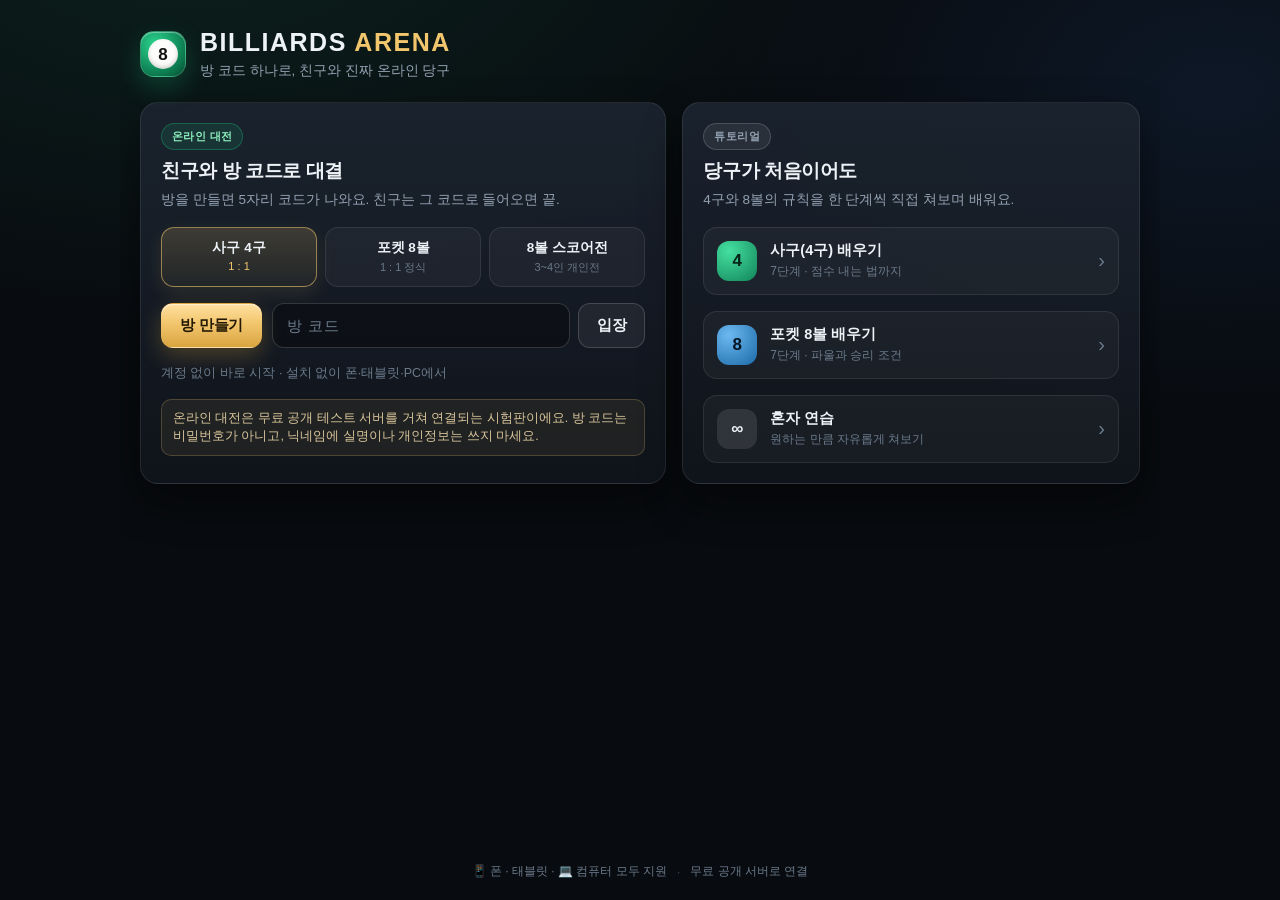
==== billiards-arena-standalone.html @ 46d62e2c "재접속 지원: 진행 중 방의 빈 자리 재점유 + 로그 정리 (v4)" ====
<!DOCTYPE html>
<html lang="ko">
<head>
<meta charset="utf-8">
<meta name="viewport" content="width=device-width, initial-scale=1, maximum-scale=1, viewport-fit=cover">
<meta name="theme-color" content="#0b0e12">
<title>BILLIARDS ARENA — 온라인 당구</title>
<meta name="description" content="방 코드로 친구와 함께 즐기는 온라인 당구. 사구(4구), 포켓 8볼, 3~4인 개인전과 입문 튜토리얼.">
<style>
/* BILLIARDS ARENA — UI stylesheet */
:root {
  --bg: #080b0f;
  --bg-2: #0d1218;
  --panel: #121821;
  --panel-2: #18202b;
  --line: rgba(255, 255, 255, 0.085);
  --line-strong: rgba(255, 255, 255, 0.16);
  --text: #edf2f7;
  --muted: #93a1b1;
  --muted-2: #6b7a8b;
  --gold: #f2c66d;
  --gold-2: #d9a441;
  --green: #1a9e6c;
  --blue: #2f93da;
  --red: #e2564f;
  --shadow: 0 18px 40px rgba(0, 0, 0, 0.45);
  --radius: 18px;
}

* { box-sizing: border-box; -webkit-tap-highlight-color: transparent; }

html, body {
  margin: 0;
  padding: 0;
  height: 100%;
  background: var(--bg);
  color: var(--text);
  font-family: -apple-system, BlinkMacSystemFont, "Apple SD Gothic Neo", "Pretendard",
    "Pretendard Variable", "Segoe UI", Roboto, "Helvetica Neue", "Malgun Gothic", sans-serif;
  -webkit-font-smoothing: antialiased;
  overscroll-behavior: none;
}

body {
  background:
    radial-gradient(1200px 700px at 15% -10%, rgba(28, 120, 88, 0.20), transparent 60%),
    radial-gradient(900px 600px at 95% 10%, rgba(40, 90, 160, 0.16), transparent 55%),
    var(--bg);
}

#app { position: relative; width: 100%; height: 100%; overflow: hidden; }

.screen {
  position: absolute;
  inset: 0;
  display: none;
  flex-direction: column;
  padding: env(safe-area-inset-top) env(safe-area-inset-right) env(safe-area-inset-bottom) env(safe-area-inset-left);
}
.screen.active { display: flex; }

button { font-family: inherit; cursor: pointer; border: 0; background: none; color: inherit; }
input { font-family: inherit; }

/* ---------------------------------------------------------------- buttons */
.btn {
  border-radius: 12px;
  padding: 12px 18px;
  font-size: 15px;
  font-weight: 650;
  letter-spacing: -0.2px;
  transition: transform 0.12s ease, box-shadow 0.2s ease, background 0.2s ease, opacity 0.2s;
  border: 1px solid transparent;
  white-space: nowrap;
}
.btn:active { transform: scale(0.97); }
.btn.primary {
  background: linear-gradient(180deg, #ffe0a1 0%, var(--gold) 45%, var(--gold-2) 100%);
  color: #241a05;
  box-shadow: 0 8px 22px rgba(217, 164, 65, 0.28), inset 0 1px 0 rgba(255, 255, 255, 0.5);
}
.btn.primary:hover { filter: brightness(1.04); }
.btn.ghost {
  background: rgba(255, 255, 255, 0.06);
  border-color: var(--line-strong);
  color: var(--text);
}
.btn.ghost:hover { background: rgba(255, 255, 255, 0.1); }
.btn.small { padding: 9px 13px; font-size: 13px; border-radius: 10px; }
.btn.wide { width: 100%; }
.btn:disabled { opacity: 0.45; cursor: not-allowed; transform: none; }
.btn.danger { background: rgba(226, 86, 79, 0.16); border-color: rgba(226, 86, 79, 0.4); color: #ffb1ad; }

.icon-btn {
  width: 38px; height: 38px;
  display: grid; place-items: center;
  border-radius: 12px;
  background: rgba(255, 255, 255, 0.06);
  border: 1px solid var(--line);
  font-size: 16px;
  color: var(--muted);
}
.icon-btn:hover { color: var(--text); background: rgba(255, 255, 255, 0.1); }

/* ------------------------------------------------------------------ home */
.home-inner {
  width: 100%;
  max-width: 1040px;
  margin: 0 auto;
  padding: 28px 20px 20px;
  height: 100%;
  overflow-y: auto;
  display: flex;
  flex-direction: column;
  gap: 22px;
}

.brand { display: flex; align-items: center; gap: 14px; }
.brand-mark {
  width: 46px; height: 46px; border-radius: 14px;
  background: radial-gradient(circle at 32% 28%, #2bd48f, #0c7a4e 70%, #064c31);
  display: grid; place-items: center;
  box-shadow: 0 10px 24px rgba(20, 170, 110, 0.28), inset 0 1px 0 rgba(255, 255, 255, 0.35);
  position: relative;
  border: 1px solid rgba(255, 255, 255, 0.16);
}
.brand-mark::after {
  content: ""; position: absolute; inset: 7px;
  border-radius: 50%; background: #fdfdfb;
  box-shadow: inset 0 -2px 4px rgba(0, 0, 0, 0.18);
}
.brand-mark span {
  position: relative; z-index: 1; color: #111; font-weight: 800;
  font-size: 17px; transform: translateY(0.5px);
}
.brand-mark.big { width: 64px; height: 64px; border-radius: 20px; }
.brand-mark.big span { font-size: 24px; }
.brand-mark.big::after { inset: 10px; }

h1 { font-size: 25px; margin: 0; letter-spacing: 1.5px; font-weight: 800; }
h1 em { font-style: normal; color: var(--gold); font-weight: 800; }
.tagline { margin: 5px 0 0; color: var(--muted); font-size: 13.5px; }

.home-grid { display: grid; grid-template-columns: 1.15fr 1fr; gap: 16px; }

.card {
  background: linear-gradient(180deg, rgba(28, 36, 48, 0.92), rgba(16, 21, 28, 0.94));
  border: 1px solid var(--line);
  border-radius: var(--radius);
  padding: 20px;
  box-shadow: var(--shadow);
  display: flex;
  flex-direction: column;
  gap: 16px;
}
.card-head h2 { font-size: 19px; margin: 8px 0 6px; letter-spacing: -0.4px; }
.card-head p { margin: 0; color: var(--muted); font-size: 13.5px; line-height: 1.55; }

.pill {
  display: inline-block;
  font-size: 11px; font-weight: 700; letter-spacing: 0.4px;
  padding: 5px 10px; border-radius: 999px;
  background: rgba(255, 255, 255, 0.07);
  border: 1px solid var(--line-strong);
  color: var(--muted);
  text-transform: uppercase;
}
.pill.live { color: #8ef0bf; background: rgba(26, 158, 108, 0.16); border-color: rgba(26, 158, 108, 0.45); }

.mode-picker { display: grid; grid-template-columns: repeat(3, 1fr); gap: 8px; }
.mode-btn {
  border-radius: 13px;
  padding: 11px 8px;
  background: rgba(255, 255, 255, 0.04);
  border: 1px solid var(--line);
  display: flex; flex-direction: column; gap: 3px; align-items: center;
  transition: all 0.16s ease;
}
.mode-btn strong { font-size: 13.5px; font-weight: 700; }
.mode-btn span { font-size: 11px; color: var(--muted-2); }
.mode-btn.active {
  background: linear-gradient(180deg, rgba(242, 198, 109, 0.18), rgba(242, 198, 109, 0.06));
  border-color: rgba(242, 198, 109, 0.55);
  box-shadow: 0 6px 18px rgba(242, 198, 109, 0.12);
}
.mode-btn.active span { color: var(--gold); }

.row { display: flex; gap: 10px; align-items: stretch; flex-wrap: wrap; }
.join-box { display: flex; gap: 8px; flex: 1; min-width: 190px; }
.code-input {
  flex: 1; min-width: 0;
  background: rgba(0, 0, 0, 0.35);
  border: 1px solid var(--line-strong);
  border-radius: 12px;
  padding: 12px 14px;
  color: var(--text);
  font-size: 15px;
  letter-spacing: 3px;
  text-transform: uppercase;
  outline: none;
}
.code-input:focus { border-color: rgba(242, 198, 109, 0.6); box-shadow: 0 0 0 3px rgba(242, 198, 109, 0.12); }
.code-input::placeholder { letter-spacing: 1px; color: var(--muted-2); text-transform: none; }

.hint { margin: 0; font-size: 12.5px; color: var(--muted-2) !important; line-height: 1.5; }
.hint.error { color: #ff9a94 !important; }
.warn-note {
  padding: 9px 11px;
  border-radius: 10px;
  background: rgba(242, 198, 109, 0.07);
  border: 1px solid rgba(242, 198, 109, 0.22);
  color: #d8c49a !important;
}
.name-input { text-transform: none; letter-spacing: 1px; font-size: 16px; text-align: center; }
.rules-card { max-width: 420px; text-align: left; max-height: 78vh; }
.rules-card h2 { text-align: center; margin-bottom: 6px; }
.rules-body { font-size: 13px; color: var(--muted); line-height: 1.7; overflow-y: auto; }
.rules-body h3 { font-size: 13.5px; color: var(--text); margin: 14px 0 4px; }
.rules-body ul { margin: 4px 0 0; padding-left: 18px; }
.rules-body li { margin-bottom: 3px; }
.rules-body .note { color: #d8c49a; font-size: 12.5px; }

.lesson-row {
  display: flex; align-items: center; gap: 13px;
  padding: 13px;
  border-radius: 14px;
  background: rgba(255, 255, 255, 0.035);
  border: 1px solid var(--line);
  text-align: left;
  transition: background 0.16s, border-color 0.16s, transform 0.1s;
}
.lesson-row:hover { background: rgba(255, 255, 255, 0.07); border-color: var(--line-strong); }
.lesson-row:active { transform: scale(0.99); }
.lesson-icon {
  width: 40px; height: 40px; border-radius: 12px; display: grid; place-items: center;
  font-weight: 800; font-size: 17px; color: #06231a;
}
.lesson-icon.green { background: radial-gradient(circle at 30% 25%, #45e0a0, #12855a); color: #04241a; }
.lesson-icon.blue { background: radial-gradient(circle at 30% 25%, #6db8f0, #1b6ba8); color: #041523; }
.lesson-icon.dark { background: rgba(255, 255, 255, 0.1); color: var(--text); }
.lesson-text { display: flex; flex-direction: column; gap: 3px; flex: 1; }
.lesson-text strong { font-size: 14.5px; font-weight: 700; }
.lesson-text small { font-size: 12px; color: var(--muted-2); }
.chev { color: var(--muted-2); font-size: 20px; }

.home-foot {
  display: flex; gap: 10px; justify-content: center; align-items: center;
  color: var(--muted-2); font-size: 12px; margin-top: auto; padding-top: 10px;
}
.dot-sep { opacity: 0.5; }

/* --------------------------------------------------------------- topbar */
.topbar {
  height: 54px;
  flex: 0 0 auto;
  display: flex; align-items: center; gap: 12px;
  padding: 0 14px;
  border-bottom: 1px solid var(--line);
  background: rgba(8, 11, 15, 0.7);
  backdrop-filter: blur(12px);
}
.topbar-title { font-size: 14.5px; font-weight: 700; letter-spacing: 0.5px; color: var(--muted); }
.conn { margin-left: auto; display: flex; align-items: center; gap: 7px; font-size: 11.5px; color: var(--muted-2); }
.conn-dot { width: 7px; height: 7px; border-radius: 50%; background: var(--muted-2); box-shadow: 0 0 0 3px rgba(255, 255, 255, 0.05); }
.conn.ok .conn-dot { background: #34d399; box-shadow: 0 0 8px rgba(52, 211, 153, 0.8); }
.conn.warn .conn-dot { background: #f2c66d; }
.conn.bad .conn-dot { background: var(--red); }

/* ---------------------------------------------------------------- lobby */
.lobby-inner {
  width: 100%; max-width: 560px; margin: 0 auto;
  padding: 22px 18px 26px;
  display: flex; flex-direction: column; gap: 18px;
  height: 100%; overflow-y: auto;
}
.room-code-card {
  text-align: center;
  padding: 22px 18px;
  border-radius: var(--radius);
  background: linear-gradient(180deg, rgba(242, 198, 109, 0.12), rgba(242, 198, 109, 0.02));
  border: 1px solid rgba(242, 198, 109, 0.28);
}
.room-code-label { font-size: 12px; letter-spacing: 2px; color: var(--gold); text-transform: uppercase; font-weight: 700; }
.room-code {
  font-size: 40px; font-weight: 800; letter-spacing: 9px;
  margin: 6px 0 12px; color: #fff5dc;
  font-variant-numeric: tabular-nums;
  text-shadow: 0 4px 22px rgba(242, 198, 109, 0.35);
}
.room-code-actions { display: flex; gap: 8px; justify-content: center; }
.section-title { font-size: 12.5px; color: var(--muted); font-weight: 700; letter-spacing: 0.4px; margin-bottom: 9px; display: flex; justify-content: space-between; }
.player-list { display: flex; flex-direction: column; gap: 8px; }
.player-slot {
  display: flex; align-items: center; gap: 11px;
  padding: 12px 14px; border-radius: 13px;
  background: rgba(255, 255, 255, 0.04);
  border: 1px solid var(--line);
}
.player-slot.empty { border-style: dashed; color: var(--muted-2); }
.seat-badge {
  width: 30px; height: 30px; border-radius: 50%;
  display: grid; place-items: center;
  font-size: 12px; font-weight: 800; color: #10210f;
  background: #f5f6f8; flex: 0 0 auto;
}
.seat-badge.s1 { background: #f2d548; }
.seat-badge.s2 { background: #7ec8f5; }
.seat-badge.s3 { background: #f09a8a; }
.player-slot .pname { font-weight: 650; font-size: 14.5px; }
.player-slot .ptag { margin-left: auto; font-size: 11.5px; color: var(--muted-2); }
.player-slot .ptag.host { color: var(--gold); }
.lobby-config { display: flex; flex-direction: column; }
.rule-note { margin: 0; font-size: 12.5px; color: var(--muted-2); line-height: 1.55; }
.lobby-actions { margin-top: auto; display: flex; flex-direction: column; gap: 10px; }
.waiting-note { text-align: center; font-size: 12.5px; color: var(--muted-2); }

/* ----------------------------------------------------------------- game */
.scorebar {
  flex: 0 0 auto;
  display: flex; gap: 8px;
  padding: 9px 12px;
  overflow-x: auto;
  border-bottom: 1px solid var(--line);
  background: rgba(6, 9, 12, 0.6);
}
.player-chip {
  display: flex; align-items: center; gap: 8px;
  padding: 7px 11px;
  border-radius: 12px;
  background: rgba(255, 255, 255, 0.04);
  border: 1px solid var(--line);
  min-width: 0;
  flex: 0 0 auto;
  transition: all 0.2s ease;
}
.player-chip.active {
  background: linear-gradient(180deg, rgba(242, 198, 109, 0.2), rgba(242, 198, 109, 0.06));
  border-color: rgba(242, 198, 109, 0.6);
  box-shadow: 0 0 0 1px rgba(242, 198, 109, 0.2), 0 6px 16px rgba(0, 0, 0, 0.3);
}
.player-chip .pc-dot { width: 9px; height: 9px; border-radius: 50%; flex: 0 0 auto; }
.player-chip .pc-name { font-size: 13px; font-weight: 650; max-width: 96px; overflow: hidden; text-overflow: ellipsis; white-space: nowrap; }
.player-chip .pc-sub { font-size: 10.5px; color: var(--muted-2); }
.player-chip .pc-score { font-size: 15px; font-weight: 800; color: var(--gold); font-variant-numeric: tabular-nums; margin-left: 2px; }
.player-chip.offline { opacity: 0.45; }

.table-wrap {
  position: relative;
  flex: 1 1 auto;
  min-height: 0;
  display: flex;
  padding: 6px;
}
#table-canvas, #tut-canvas {
  width: 100%; height: 100%;
  display: block;
  touch-action: none;
  border-radius: 16px;
}

.toast {
  position: absolute;
  left: 50%; top: 14px;
  transform: translate(-50%, -12px);
  background: rgba(10, 14, 19, 0.92);
  border: 1px solid var(--line-strong);
  padding: 10px 16px;
  border-radius: 999px;
  font-size: 13px;
  font-weight: 600;
  color: var(--text);
  box-shadow: 0 12px 30px rgba(0, 0, 0, 0.5);
  opacity: 0;
  pointer-events: none;
  transition: opacity 0.25s ease, transform 0.25s ease;
  max-width: 82%;
  text-align: center;
  z-index: 5;
}
.toast.show { opacity: 1; transform: translate(-50%, 0); }
.toast.good { border-color: rgba(52, 211, 153, 0.5); color: #b9f7dd; }
.toast.bad { border-color: rgba(226, 86, 79, 0.5); color: #ffc2bf; }

.turn-banner {
  position: absolute;
  left: 50%; bottom: 10px;
  transform: translateX(-50%);
  font-size: 12px;
  font-weight: 650;
  padding: 7px 14px;
  border-radius: 999px;
  background: rgba(8, 12, 16, 0.82);
  border: 1px solid var(--line-strong);
  color: var(--muted);
  white-space: nowrap;
  z-index: 4;
}
.turn-banner.mine { color: #ffe3a8; border-color: rgba(242, 198, 109, 0.5); }

.controls {
  flex: 0 0 auto;
  padding: 8px 12px calc(8px + env(safe-area-inset-bottom));
  border-top: 1px solid var(--line);
  background: rgba(8, 11, 15, 0.8);
  backdrop-filter: blur(14px);
  display: flex; flex-direction: column; gap: 8px;
}
.controls-main { display: flex; align-items: center; gap: 12px; }
.power-meter {
  position: relative;
  flex: 1;
  height: 40px;
  border-radius: 12px;
  background: rgba(255, 255, 255, 0.05);
  border: 1px solid var(--line);
  overflow: hidden;
  display: flex; align-items: center;
}
.power-fill {
  position: absolute; left: 0; top: 0; bottom: 0;
  width: 0%;
  background: linear-gradient(90deg, #2bd48f, #f2c66d 62%, #e2564f);
  transition: width 0.05s linear;
  opacity: 0.85;
}
.power-label { position: relative; z-index: 1; padding-left: 12px; font-size: 12.5px; font-weight: 700; color: #0a1210; text-shadow: 0 1px 0 rgba(255, 255, 255, 0.25); }
.spin-box { display: flex; flex-direction: column; align-items: center; gap: 2px; }
.spin-title { font-size: 9.5px; color: var(--muted-2); letter-spacing: 0.5px; }
#spin-pad, #tut-spin-pad { width: 46px; height: 46px; border-radius: 50%; touch-action: none; cursor: crosshair; }
.shot-btns { display: flex; flex-direction: column; gap: 6px; }
.shot-btns .btn { padding: 11px 20px; }

.quickbar { display: flex; align-items: center; gap: 6px; overflow-x: auto; padding-bottom: 2px; }
.chip {
  font-size: 12.5px; font-weight: 650;
  padding: 8px 12px;
  border-radius: 999px;
  background: rgba(255, 255, 255, 0.05);
  border: 1px solid var(--line);
  color: var(--muted);
  flex: 0 0 auto;
}
.chip:active { transform: scale(0.95); }
.chip[aria-pressed="true"] { color: #ffe3a8; border-color: rgba(242, 198, 109, 0.45); background: rgba(242, 198, 109, 0.12); }
.spacer { flex: 1; }

/* --------------------------------------------------------------- overlay */
.overlay {
  position: absolute; inset: 0;
  background: rgba(4, 6, 9, 0.72);
  backdrop-filter: blur(6px);
  display: grid; place-items: center;
  z-index: 20;
  padding: 20px;
}
.overlay[hidden] { display: none; }
.overlay-card {
  width: 100%; max-width: 360px;
  background: linear-gradient(180deg, #1a222d, #0f151c);
  border: 1px solid var(--line-strong);
  border-radius: 22px;
  padding: 26px 22px 20px;
  text-align: center;
  box-shadow: 0 30px 60px rgba(0, 0, 0, 0.6);
  display: flex; flex-direction: column; gap: 10px;
}
.trophy { font-size: 44px; line-height: 1; }
.overlay-card h2 { font-size: 21px; margin: 4px 0 0; letter-spacing: -0.4px; }
.overlay-card p { margin: 0; color: var(--muted); font-size: 13.5px; line-height: 1.5; }
.go-scores { display: flex; flex-direction: column; gap: 6px; margin: 10px 0 6px; }
.go-score-row { display: flex; align-items: center; gap: 10px; font-size: 14px; padding: 8px 12px; border-radius: 10px; background: rgba(255, 255, 255, 0.04); }
.go-score-row .win { margin-left: auto; color: var(--gold); font-weight: 800; }

/* -------------------------------------------------------------- tutorial */
.step-dots { margin-left: auto; display: flex; gap: 5px; }
.step-dots i { width: 6px; height: 6px; border-radius: 50%; background: rgba(255, 255, 255, 0.18); display: block; }
.step-dots i.done { background: var(--gold); }
.tut-progress { height: 2px; background: rgba(255, 255, 255, 0.07); flex: 0 0 auto; }
.tut-progress-fill { height: 100%; width: 0%; background: linear-gradient(90deg, #2bd48f, var(--gold)); transition: width 0.3s ease; }

.tut-card {
  position: absolute;
  left: 10px; right: 10px; bottom: 10px;
  background: rgba(10, 14, 19, 0.94);
  border: 1px solid var(--line-strong);
  border-radius: 18px;
  padding: 16px 16px 14px;
  box-shadow: 0 20px 40px rgba(0, 0, 0, 0.55);
  max-height: 52%;
  overflow-y: auto;
  z-index: 6;
}
.tut-step-label { font-size: 11px; color: var(--gold); font-weight: 800; letter-spacing: 1px; }
.tut-card h2 { font-size: 16.5px; margin: 6px 0 8px; letter-spacing: -0.3px; }
.tut-body { font-size: 13px; color: var(--muted); line-height: 1.65; }
.tut-body p { margin: 0 0 8px; }
.tut-body b, .tut-body strong { color: var(--text); }
.tut-body .kbd { display: inline-block; padding: 1px 6px; border-radius: 5px; background: rgba(255, 255, 255, 0.1); font-size: 11.5px; }
.tut-body ul { margin: 4px 0 8px; padding-left: 18px; }
.tut-body li { margin-bottom: 4px; }
.tut-actions { display: flex; gap: 8px; margin-top: 12px; }
.tut-actions .btn { flex: 1; padding: 10px; font-size: 14px; }
.tut-actions .btn[hidden] { display: none; }
.goal-badge {
  display: inline-flex; align-items: center; gap: 6px;
  font-size: 12px; font-weight: 700;
  padding: 6px 11px; border-radius: 999px;
  background: rgba(47, 147, 218, 0.15);
  border: 1px solid rgba(47, 147, 218, 0.4);
  color: #9bd3f5;
  margin-bottom: 8px;
}
.goal-badge.done { background: rgba(26, 158, 108, 0.16); border-color: rgba(26, 158, 108, 0.45); color: #8ef0bf; }

/* ------------------------------------------------------------------ boot */
.boot {
  position: fixed; inset: 0;
  background: var(--bg);
  display: grid; place-items: center;
  z-index: 100;
  transition: opacity 0.35s ease;
}
.boot.hide { opacity: 0; pointer-events: none; }
.boot-inner { display: flex; flex-direction: column; align-items: center; gap: 16px; color: var(--muted); font-size: 13px; }

/* ------------------------------------------------------------ responsive */
@media (max-width: 760px) {
  .home-grid { grid-template-columns: 1fr; }
  .home-inner { padding: 18px 14px 14px; gap: 14px; }
  h1 { font-size: 21px; }
  .brand-mark { width: 40px; height: 40px; border-radius: 12px; }
  .brand-mark::after { inset: 6px; }
  .room-code { font-size: 32px; letter-spacing: 6px; }
  .controls { padding: 7px 10px calc(7px + env(safe-area-inset-bottom)); }
  .power-meter { height: 34px; }
  #spin-pad, #tut-spin-pad { width: 40px; height: 40px; }
  .shot-btns .btn { padding: 10px 16px; font-size: 14px; }
}

@media (max-height: 520px) and (orientation: landscape) {
  .scorebar { padding: 5px 10px; }
  .topbar { height: 44px; }
  .controls { padding: 6px 10px; }
  .quickbar { display: none; }
  .tut-card { max-height: 62%; padding: 12px 14px; }
  .tut-card h2 { font-size: 15px; }
  .tut-body { font-size: 12.5px; }
}

@media (min-width: 900px) {
  .controls-main { max-width: 760px; margin: 0 auto; width: 100%; }
  .quickbar { max-width: 760px; margin: 0 auto; width: 100%; }
  .scorebar { justify-content: center; }
  .tut-card { max-width: 620px; margin: 0 auto; }
}

</style>
<link rel="icon" href="data:image/svg+xml,%3Csvg xmlns='http://www.w3.org/2000/svg' viewBox='0 0 64 64'%3E%3Ccircle cx='32' cy='32' r='28' fill='%230d6b45'/%3E%3Ccircle cx='32' cy='32' r='14' fill='%23fff'/%3E%3Ctext x='32' y='39' font-size='18' text-anchor='middle' font-family='Arial' fill='%23111'%3E8%3C/text%3E%3C/svg%3E">
</head>
<body>
<div id="app">

  <!-- ================================================== HOME -->
  <section class="screen" id="screen-home">
    <div class="home-inner">
      <header class="home-head">
        <div class="brand">
          <div class="brand-mark"><span>8</span></div>
          <div>
            <h1>BILLIARDS <em>ARENA</em></h1>
            <p class="tagline">방 코드 하나로, 친구와 진짜 온라인 당구</p>
          </div>
        </div>
      </header>

      <div class="home-grid">
        <div class="card card-online">
          <div class="card-head">
            <span class="pill live">온라인 대전</span>
            <h2>친구와 방 코드로 대결</h2>
            <p>방을 만들면 5자리 코드가 나와요. 친구는 그 코드로 들어오면 끝.</p>
          </div>
          <div class="mode-picker" id="mode-picker">
            <button class="mode-btn active" data-mode="4ball" data-variant="1v1">
              <strong>사구 4구</strong><span>1 : 1</span>
            </button>
            <button class="mode-btn" data-mode="8ball" data-variant="1v1">
              <strong>포켓 8볼</strong><span>1 : 1 정식</span>
            </button>
            <button class="mode-btn" data-mode="8ball" data-variant="ffa">
              <strong>8볼 스코어전</strong><span>3~4인 개인전</span>
            </button>
          </div>
          <div class="row">
            <button class="btn primary" id="btn-create">방 만들기</button>
            <div class="join-box">
              <input id="input-code" class="code-input" inputmode="latin" autocomplete="off" autocapitalize="characters" maxlength="6" placeholder="방 코드">
              <button class="btn ghost" id="btn-join">입장</button>
            </div>
          </div>
          <p class="hint" id="home-hint">계정 없이 바로 시작 · 설치 없이 폰·태블릿·PC에서</p>
          <p class="hint warn-note">온라인 대전은 무료 공개 테스트 서버를 거쳐 연결되는 시험판이에요. 방 코드는 비밀번호가 아니고, 닉네임에 실명이나 개인정보는 쓰지 마세요.</p>
        </div>

        <div class="card card-learn">
          <div class="card-head">
            <span class="pill">튜토리얼</span>
            <h2>당구가 처음이어도</h2>
            <p>4구와 8볼의 규칙을 한 단계씩 직접 쳐보며 배워요.</p>
          </div>
          <button class="lesson-row" data-lesson="4ball">
            <span class="lesson-icon green">4</span>
            <span class="lesson-text"><strong>사구(4구) 배우기</strong><small>7단계 · 점수 내는 법까지</small></span>
            <span class="chev">›</span>
          </button>
          <button class="lesson-row" data-lesson="8ball">
            <span class="lesson-icon blue">8</span>
            <span class="lesson-text"><strong>포켓 8볼 배우기</strong><small>7단계 · 파울과 승리 조건</small></span>
            <span class="chev">›</span>
          </button>
          <button class="lesson-row" data-lesson="practice">
            <span class="lesson-icon dark">∞</span>
            <span class="lesson-text"><strong>혼자 연습</strong><small>원하는 만큼 자유롭게 쳐보기</small></span>
            <span class="chev">›</span>
          </button>
        </div>
      </div>

      <footer class="home-foot">
        <span>📱 폰 · 태블릿 · 💻 컴퓨터 모두 지원</span>
        <span class="dot-sep">·</span>
        <span>무료 공개 서버로 연결</span>
      </footer>
    </div>
  </section>

  <!-- ================================================== LOBBY -->
  <section class="screen" id="screen-lobby">
    <div class="topbar">
      <button class="icon-btn" id="lobby-leave" aria-label="나가기">✕</button>
      <div class="topbar-title">대기실</div>
      <div class="conn" id="lobby-conn"><span class="conn-dot"></span><span class="conn-text">연결 중</span></div>
    </div>
    <div class="lobby-inner">
      <div class="room-code-card">
        <div class="room-code-label">방 코드</div>
        <div class="room-code" id="room-code">-----</div>
        <div class="room-code-actions">
          <button class="btn small ghost" id="btn-copy-code">코드 복사</button>
          <button class="btn small ghost" id="btn-share-link">링크 복사</button>
        </div>
        <p class="hint" id="lobby-link-hint">친구에게 코드를 알려주세요</p>
      </div>

      <div class="lobby-players">
        <div class="section-title">참가자 <span id="player-count">1/2</span></div>
        <div id="lobby-player-list" class="player-list"></div>
      </div>

      <div class="lobby-config" id="lobby-config">
        <div class="section-title">게임</div>
        <div class="mode-picker compact" id="lobby-mode-picker">
          <button class="mode-btn" data-mode="4ball" data-variant="1v1"><strong>사구 4구</strong><span>1:1</span></button>
          <button class="mode-btn" data-mode="8ball" data-variant="1v1"><strong>포켓 8볼</strong><span>1:1</span></button>
          <button class="mode-btn" data-mode="8ball" data-variant="ffa"><strong>8볼 스코어전</strong><span>3~4인</span></button>
        </div>
        <p class="rule-note" id="lobby-rule-note"></p>
      </div>

      <div class="lobby-actions">
        <button class="btn primary wide" id="btn-start">게임 시작</button>
        <div class="waiting-note" id="lobby-waiting">친구를 기다리는 중…</div>
        <p class="hint">공개 테스트 서버 사용 · 닉네임에 실명·개인정보 금지</p>
      </div>
    </div>
  </section>

  <!-- ================================================== GAME -->
  <section class="screen" id="screen-game">
    <div class="topbar">
      <button class="icon-btn" id="game-leave" aria-label="나가기">✕</button>
      <div class="topbar-title"><span id="game-room-code">-----</span></div>
      <div class="conn" id="game-conn"><span class="conn-dot"></span><span class="conn-text">연결 중</span></div>
    </div>

    <div class="scorebar" id="scorebar"></div>

    <div class="table-wrap" id="table-wrap">
      <canvas id="table-canvas"></canvas>
      <div class="toast" id="toast"></div>
      <div class="turn-banner" id="turn-banner"></div>
    </div>

    <div class="controls" id="controls">
      <div class="controls-main">
        <div class="power-meter" aria-hidden="true">
          <div class="power-fill" id="power-fill"></div>
          <div class="power-label" id="power-label">세기 0%</div>
        </div>
        <div class="spin-box">
          <div class="spin-title">당점</div>
          <canvas id="spin-pad" width="160" height="160"></canvas>
        </div>
        <div class="shot-btns">
          <button class="btn primary" id="btn-shoot">샷</button>
          <button class="btn ghost small" id="btn-cancel">취소</button>
        </div>
      </div>
      <div class="quickbar">
        <button class="chip" data-emote="👍">👍</button>
        <button class="chip" data-emote="😅">😅</button>
        <button class="chip" data-emote="🔥">🔥</button>
        <button class="chip" data-emote="GG">GG</button>
        <button class="chip" data-emote="기다려줘">기다려줘</button>
        <span class="spacer"></span>
        <button class="chip" id="btn-rules">규칙</button>
        <button class="chip" id="btn-guide" aria-pressed="true">가이드</button>
        <button class="chip" id="btn-sound" aria-pressed="true">소리</button>
      </div>
    </div>

    <div class="overlay" id="game-over" hidden>
      <div class="overlay-card">
        <div class="trophy" id="go-trophy">🏆</div>
        <h2 id="go-title">경기 종료</h2>
        <p id="go-sub"></p>
        <div class="go-scores" id="go-scores"></div>
        <button class="btn primary wide" id="btn-rematch">다시 한 판</button>
        <button class="btn ghost wide" id="btn-go-lobby">대기실로</button>
      </div>
    </div>
  </section>

  <!-- ================================================== TUTORIAL -->
  <section class="screen" id="screen-tutorial">
    <div class="topbar">
      <button class="icon-btn" id="tut-leave" aria-label="나가기">✕</button>
      <div class="topbar-title" id="tut-course-name">사구 배우기</div>
      <div class="step-dots" id="tut-dots"></div>
    </div>
    <div class="tut-progress"><div class="tut-progress-fill" id="tut-progress"></div></div>

    <div class="table-wrap" id="tut-table-wrap">
      <canvas id="tut-canvas"></canvas>
      <div class="toast" id="tut-toast"></div>
      <div class="tut-card" id="tut-card">
        <div class="tut-step-label" id="tut-step-label">1 / 7</div>
        <h2 id="tut-title"></h2>
        <div class="tut-body" id="tut-body"></div>
        <div class="tut-actions">
          <button class="btn primary" id="tut-next">다음</button>
          <button class="btn ghost" id="tut-retry">다시</button>
        </div>
      </div>
    </div>

    <div class="controls compact" id="tut-controls">
      <div class="controls-main">
        <div class="power-meter" aria-hidden="true">
          <div class="power-fill" id="tut-power-fill"></div>
          <div class="power-label" id="tut-power-label">세기 0%</div>
        </div>
        <div class="spin-box">
          <div class="spin-title">당점</div>
          <canvas id="tut-spin-pad" width="160" height="160"></canvas>
        </div>
        <div class="shot-btns">
          <button class="btn primary" id="tut-shoot">샷</button>
        </div>
      </div>
    </div>
  </section>

  <!-- ================================================== NAME MODAL -->
  <div class="overlay" id="name-overlay" hidden>
    <div class="overlay-card">
      <h2 id="name-title">닉네임</h2>
      <p>친구에게 보일 이름이에요. 실명이나 개인정보는 쓰지 마세요.</p>
      <input class="code-input name-input" id="input-name" maxlength="10" placeholder="예: 당구왕" autocomplete="off">
      <button class="btn primary wide" id="btn-name-ok">시작하기</button>
      <button class="btn ghost wide" id="btn-name-cancel">취소</button>
    </div>
  </div>

  <!-- ================================================== RULES SHEET -->
  <div class="overlay" id="rules-overlay" hidden>
    <div class="overlay-card rules-card">
      <h2 id="rules-title">적용 규칙</h2>
      <div class="rules-body" id="rules-body"></div>
      <button class="btn ghost wide" id="btn-rules-close">닫기</button>
    </div>
  </div>

  <!-- ================================================== BOOT -->
  <div class="boot" id="boot">
    <div class="boot-inner">
      <div class="brand-mark big"><span>8</span></div>
      <p id="boot-text">불러오는 중…</p>
    </div>
  </div>

</div>
<script>
/* Billiards Arena — physics engine
 * Deterministic, fixed-timestep 2D billiards simulation (top-down).
 * Units: meters, seconds, kg-normalised (unit mass).
 * Everything here is pure: given the same table + balls + shot it produces
 * the same frames and events on every client, which is what lets a shot be
 * replayed locally while another player's machine computes the result.
 */
(function (global) {
  'use strict';
  var BA = (global.BA = global.BA || {});

  var POCKET_R = 0.076;
  var SIDE_POCKET_R = 0.070;

  var TABLES = {
    carom: {
      id: 'carom',
      name: '사구 테이블',
      W: 2.84, H: 1.42,
      ballR: 0.03075,
      pockets: [],
      cushionRest: 0.86,
      rollFriction: 0.20,
      slideFriction: 0.85,
      cushionFriction: 0.97
    },
    pool: {
      id: 'pool',
      name: '8볼 테이블',
      W: 2.54, H: 1.27,
      ballR: 0.028575,
      cushionRest: 0.80,
      rollFriction: 0.245,
      slideFriction: 0.90,
      cushionFriction: 0.96
    }
  };

  function poolPockets() {
    var t = TABLES.pool;
    return [
      { id: 'tl', x: 0, y: 0, r: POCKET_R },
      { id: 'tr', x: t.W, y: 0, r: POCKET_R },
      { id: 'bl', x: 0, y: t.H, r: POCKET_R },
      { id: 'br', x: t.W, y: t.H, r: POCKET_R },
      { id: 'tm', x: t.W / 2, y: 0, r: SIDE_POCKET_R },
      { id: 'bm', x: t.W / 2, y: t.H, r: SIDE_POCKET_R }
    ];
  }

  /* Rails are straight segments along the four cushions. On a pocket table the
   * cushion stops short of each pocket mouth so a ball can drop through. */
  function railsFor(table) {
    var W = table.W, H = table.H;
    if (table.id === 'carom') {
      return [
        { axis: 'y', at: 0, a: 0, b: W, nx: 0, ny: 1 },
        { axis: 'y', at: H, a: 0, b: W, nx: 0, ny: -1 },
        { axis: 'x', at: 0, a: 0, b: H, nx: 1, ny: 0 },
        { axis: 'x', at: W, a: 0, b: H, nx: -1, ny: 0 }
      ];
    }
    var cg = 0.086;      // cushion end distance from a corner
    var sh = 0.062;      // half-width of a side pocket mouth
    var mid = W / 2;
    return [
      { axis: 'y', at: 0, a: cg, b: mid - sh, nx: 0, ny: 1 },
      { axis: 'y', at: 0, a: mid + sh, b: W - cg, nx: 0, ny: 1 },
      { axis: 'y', at: H, a: cg, b: mid - sh, nx: 0, ny: -1 },
      { axis: 'y', at: H, a: mid + sh, b: W - cg, nx: 0, ny: -1 },
      { axis: 'x', at: 0, a: cg, b: H - cg, nx: 1, ny: 0 },
      { axis: 'x', at: W, a: cg, b: H - cg, nx: -1, ny: 0 }
    ];
  }

  TABLES.pool.pockets = poolPockets();
  for (var k in TABLES) TABLES[k].rails = railsFor(TABLES[k]);

  /* ---------------------------------------------------------------- helpers */
  function ball(id, x, y, kind, extra) {
    var b = {
      id: id, x: x, y: y, vx: 0, vy: 0,
      spinX: 0, spinY: 0, active: true, kind: kind || 'object'
    };
    if (extra) for (var p in extra) b[p] = extra[p];
    return b;
  }

  function cloneBalls(list) {
    return list.map(function (b) {
      return {
        id: b.id, x: b.x, y: b.y, vx: b.vx || 0, vy: b.vy || 0,
        spinX: b.spinX || 0, spinY: b.spinY || 0,
        active: b.active !== false, kind: b.kind, num: b.num,
        owner: b.owner
      };
    });
  }

  function dist(ax, ay, bx, by) {
    var dx = ax - bx, dy = ay - by;
    return Math.sqrt(dx * dx + dy * dy);
  }

  /* ------------------------------------------------------------------ shot */
  // speed 0.55 .. 7.2 m/s
  function shotSpeed(power) {
    var p = Math.max(0, Math.min(1, power));
    return 0.55 + Math.pow(p, 1.08) * 6.65;
  }

  /* --------------------------------------------------------------- stepping */
  function stepBalls(table, balls, dt, events, now) {
    var R = table.ballR, i, j, b;
    var roll = table.rollFriction, slide = table.slideFriction;
    var push = function (e) { e.t = Math.round(now * 1000) / 1000; events.push(e); };

    for (i = 0; i < balls.length; i++) {
      b = balls[i];
      if (!b.active) continue;
      var sp = Math.sqrt(b.vx * b.vx + b.vy * b.vy);
      if (sp > 1e-5) {
        var dec = sp > 0.55 && Math.abs(b.spinY) > 0.12 ? slide : roll;
        var ns = sp - dec * dt;
        if (ns < 0) ns = 0;
        var scale = ns / sp;
        b.vx *= scale;
        b.vy *= scale;

        // side spin bends the path slightly (masse / swerve)
        if (Math.abs(b.spinX) > 0.05 && ns > 0.35) {
          var kx = -b.vy / (ns || 1), ky = b.vx / (ns || 1);
          var curve = b.spinX * 1.9 * dt * Math.min(1, ns / 2.2);
          b.vx += kx * curve * ns;
          b.vy += ky * curve * ns;
        }
        b.x += b.vx * dt;
        b.y += b.vy * dt;
      }
      b.spinX *= 0.985;
      b.spinY *= 0.975;
      if (Math.abs(b.spinX) < 0.004) b.spinX = 0;
      if (Math.abs(b.spinY) < 0.004) b.spinY = 0;
    }

    /* ---- cushions ------------------------------------------------------- */
    for (i = 0; i < balls.length; i++) {
      b = balls[i];
      if (!b.active) continue;
      for (j = 0; j < table.rails.length; j++) {
        var rail = table.rails[j];
        if (rail.axis === 'y') {
          var along = b.x;
          if (along < rail.a || along > rail.b) continue;
          var pen = rail.ny > 0 ? (0 + R) - b.y : b.y - (table.H - R);
          if (pen > 0) {
            b.y += rail.ny * pen;
            var vnY = b.vx * rail.nx + b.vy * rail.ny;
            if (vnY < 0) {
              var impY = -(1 + table.cushionRest) * vnY;
              b.vx += rail.nx * impY;
              b.vy += rail.ny * impY;
              var tx = -rail.ny, ty = rail.nx;
              var tangential = b.vx * tx + b.vy * ty;
              var kick = b.spinX * 0.30 * Math.abs(vnY);
              var hold = b.spinY * 0.10 * Math.abs(vnY);
              b.vx = (b.vx - tangential * tx) * 1 + (tangential * table.cushionFriction + kick) * tx;
              b.vy = (b.vy - tangential * ty) * 1 + (tangential * table.cushionFriction + kick) * ty;
              b.vx += rail.nx * hold;
              b.vy += rail.ny * hold;
              b.spinX *= -0.72;
              events.push({ type: 'cushion', id: b.id, rail: j, speed: Math.abs(vnY), t: Math.round(now * 1000) / 1000 });
            }
          }
        } else {
          var alongY = b.y;
          if (alongY < rail.a || alongY > rail.b) continue;
          var penX = rail.nx > 0 ? (0 + R) - b.x : b.x - (table.W - R);
          if (penX > 0) {
            b.x += rail.nx * penX;
            var vnX = b.vx * rail.nx + b.vy * rail.ny;
            if (vnX < 0) {
              var impX = -(1 + table.cushionRest) * vnX;
              b.vx += rail.nx * impX;
              b.vy += rail.ny * impX;
              var tx2 = -rail.ny, ty2 = rail.nx;
              var tangential2 = b.vx * tx2 + b.vy * ty2;
              var kick2 = b.spinX * 0.30 * Math.abs(vnX);
              var hold2 = b.spinY * 0.10 * Math.abs(vnX);
              b.vx = (b.vx - tangential2 * tx2) + (tangential2 * table.cushionFriction + kick2) * tx2;
              b.vy = (b.vy - tangential2 * ty2) + (tangential2 * table.cushionFriction + kick2) * ty2;
              b.vx += rail.nx * hold2;
              b.vy += rail.ny * hold2;
              b.spinX *= -0.72;
              events.push({ type: 'cushion', id: b.id, rail: j, speed: Math.abs(vnX), t: Math.round(now * 1000) / 1000 });
            }
          }
        }
      }
    }

    /* ---- ball to ball --------------------------------------------------- */
    for (i = 0; i < balls.length; i++) {
      var a = balls[i];
      if (!a.active) continue;
      for (j = i + 1; j < balls.length; j++) {
        var c = balls[j];
        if (!c.active) continue;
        var dx = c.x - a.x, dy = c.y - a.y;
        var d2 = dx * dx + dy * dy;
        var minD = R * 2;
        if (d2 >= minD * minD || d2 === 0) continue;
        var d = Math.sqrt(d2);
        var nx = dx / d, ny = dy / d;
        var overlap = minD - d;
        a.x -= nx * overlap / 2;
        a.y -= ny * overlap / 2;
        c.x += nx * overlap / 2;
        c.y += ny * overlap / 2;

        var rel = (c.vx - a.vx) * nx + (c.vy - a.vy) * ny;
        if (rel > 0) continue;
        var e = 0.955;
        var J = -(1 + e) * rel / 2;

        var cueA = Math.abs(a.spinY) > 0.02 || Math.abs(a.spinX) > 0.02;
        var spinAY = a.spinY, spinAX = a.spinX;
        var cueC = Math.abs(c.spinY) > 0.02 || Math.abs(c.spinX) > 0.02;
        var spinCY = c.spinY, spinCX = c.spinX;

        a.vx -= J * nx; a.vy -= J * ny;
        c.vx += J * nx; c.vy += J * ny;

        // follow / draw: residual top or back spin pushes the striker along the
        // line of centres (top) or pulls it back (draw)
        if (cueA) {
          a.vx += nx * spinAY * J * 0.55;
          a.vy += ny * spinAY * J * 0.55;
          a.spinY = 0;
          // side spin throws the object ball a little
          var tx = -ny, ty = nx;
          c.vx += tx * spinAX * J * 0.05;
          c.vy += ty * spinAX * J * 0.05;
          a.spinX *= 0.55;
        }
        if (cueC) {
          c.vx -= nx * spinCY * J * 0.55;
          c.vy -= ny * spinCY * J * 0.55;
          c.spinY = 0;
          var tx3 = -ny, ty3 = nx;
          a.vx -= tx3 * spinCX * J * 0.05;
          a.vy -= ty3 * spinCX * J * 0.05;
          c.spinX *= 0.55;
        }
        events.push({
          type: 'ball', a: a.id, b: c.id,
          speed: Math.abs(rel), x: a.x + nx * R, y: a.y + ny * R,
          t: Math.round(now * 1000) / 1000
        });
      }
    }

    /* ---- pockets / out of bounds ---------------------------------------- */
    for (i = 0; i < balls.length; i++) {
      b = balls[i];
      if (!b.active) continue;
      if (table.pockets && table.pockets.length) {
        for (j = 0; j < table.pockets.length; j++) {
          var pk = table.pockets[j];
          if (dist(b.x, b.y, pk.x, pk.y) < pk.r) {
            b.active = false;
            b.pocketed = true;
            b.vx = b.vy = 0;
            events.push({ type: 'pot', id: b.id, pocket: pk.id, x: pk.x, y: pk.y, kind: b.kind, num: b.num, t: Math.round(now * 1000) / 1000 });
            break;
          }
        }
        if (!b.active) continue;
        var out = b.x < -0.02 || b.x > table.W + 0.02 || b.y < -0.02 || b.y > table.H + 0.02;
        if (out) {
          var best = null, bd = 1e9;
          for (j = 0; j < table.pockets.length; j++) {
            var dd = dist(b.x, b.y, table.pockets[j].x, table.pockets[j].y);
            if (dd < bd) { bd = dd; best = table.pockets[j]; }
          }
          b.active = false;
          b.pocketed = true;
          b.vx = b.vy = 0;
          events.push({ type: 'pot', id: b.id, pocket: best ? best.id : '?', x: b.x, y: b.y, kind: b.kind, num: b.num, t: Math.round(now * 1000) / 1000 });
        }
      } else {
        // carom table: keep every ball on the bed
        if (b.x < R) { b.x = R; if (b.vx < 0) b.vx = -b.vx * 0.8; }
        if (b.x > table.W - R) { b.x = table.W - R; if (b.vx > 0) b.vx = -b.vx * 0.8; }
        if (b.y < R) { b.y = R; if (b.vy < 0) b.vy = -b.vy * 0.8; }
        if (b.y > table.H - R) { b.y = table.H - R; if (b.vy > 0) b.vy = -b.vy * 0.8; }
      }
    }
  }

  function moving(balls) {
    for (var i = 0; i < balls.length; i++) {
      var b = balls[i];
      if (b.active && (Math.abs(b.vx) > 0.004 || Math.abs(b.vy) > 0.004)) return true;
    }
    return false;
  }

  /* Apply the cue strike to a ball set in place. */
  function applyShot(table, balls, shot) {
    var cue = null;
    for (var i = 0; i < balls.length; i++) if (balls[i].id === shot.cueId) cue = balls[i];
    if (!cue) return null;
    var sp = shotSpeed(shot.power);
    cue.vx = Math.cos(shot.angle) * sp;
    cue.vy = Math.sin(shot.angle) * sp;
    cue.spinX = Math.max(-1, Math.min(1, shot.spinX || 0));
    cue.spinY = Math.max(-1, Math.min(1, shot.spinY || 0));
    return cue;
  }

  /* Full shot simulation. Returns frames (for animation) + events + final balls. */
  function simulate(table, ballsIn, shot, options) {
    var opts = options || {};
    var dt = opts.dt || 1 / 300;
    var frameEvery = opts.frameEvery || 8;          // 300/8 ≈ 37 fps
    var maxTime = opts.maxTime || 16;
    var balls = cloneBalls(ballsIn);
    var events = [];
    applyShot(table, balls, shot);

    var frames = [];
    var snapshot = function () {
      var arr = [];
      for (var i = 0; i < balls.length; i++) {
        var b = balls[i];
        arr.push([Math.round(b.x * 10000) / 10000, Math.round(b.y * 10000) / 10000, b.active ? 1 : 0]);
      }
      frames.push({ t: Math.round(t * 1000) / 1000, b: arr });
    };
    var t = 0;
    snapshot();
    var guard = 0;
    while (moving(balls) && t < maxTime && guard < 200000) {
      stepBalls(table, balls, dt, events, t);
      t += dt;
      guard++;
      if (guard % frameEvery === 0) snapshot();
    }
    snapshot();
    // settle any residual jitter
    for (var i = 0; i < balls.length; i++) { balls[i].vx = 0; balls[i].vy = 0; balls[i].spinX = 0; balls[i].spinY = 0; }

    return { frames: frames, events: events, balls: balls, duration: t };
  }

  /* ------------------------------------------------------------------ aim */
  /* Ray from the cue ball; returns the first thing the centre line would hit. */
  function predict(table, balls, cueId, angle) {
    var R = table.ballR, cue = null, i;
    for (i = 0; i < balls.length; i++) if (balls[i].id === cueId) cue = balls[i];
    if (!cue) return null;
    var dx = Math.cos(angle), dy = Math.sin(angle);
    var best = { t: Infinity, type: 'none' };

    for (i = 0; i < balls.length; i++) {
      var b = balls[i];
      if (b === cue || !b.active) continue;
      // solve |P + tD - C| = 2R
      var ox = cue.x - b.x, oy = cue.y - b.y;
      var bq = 2 * (ox * dx + oy * dy);
      var cq = ox * ox + oy * oy - (2 * R) * (2 * R);
      var disc = bq * bq - 4 * cq;
      if (disc < 0) continue;
      var sq = Math.sqrt(disc);
      var tHit = (-bq - sq) / 2;
      if (tHit > 1e-6 && tHit < best.t) {
        best = { t: tHit, type: 'ball', ball: b, ghostX: cue.x + dx * tHit, ghostY: cue.y + dy * tHit };
      }
    }

    // cushions: distance to each rail plane inside its segment
    var walls = [];
    if (dx > 0) walls.push({ t: (table.W - R - cue.x) / dx, axis: 'x', n: [-1, 0] });
    if (dx < 0) walls.push({ t: (R - cue.x) / dx, axis: 'x', n: [1, 0] });
    if (dy > 0) walls.push({ t: (table.H - R - cue.y) / dy, axis: 'y', n: [0, -1] });
    if (dy < 0) walls.push({ t: (R - cue.y) / dy, axis: 'y', n: [0, 1] });
    for (i = 0; i < walls.length; i++) {
      var w = walls[i];
      if (w.t <= 1e-6 || w.t >= best.t) continue;
      var px = cue.x + dx * w.t, py = cue.y + dy * w.t;
      if (w.axis === 'x' && (py < R || py > table.H - R)) continue;
      if (w.axis === 'y' && (px < R || px > table.W - R)) continue;
      best = { t: w.t, type: 'cushion', n: w.n, ghostX: px, ghostY: py };
    }
    return best;
  }

  BA.physics = {
    TABLES: TABLES,
    ball: ball,
    cloneBalls: cloneBalls,
    simulate: simulate,
    predict: predict,
    shotSpeed: shotSpeed,
    dist: dist
  };
})(typeof window !== 'undefined' ? window : globalThis);

</script>
<script>
/* Billiards Arena — game rules
 * Two games:
 *   4ball  : Korean four-ball carom (사구). 1 vs 1 only — the real game has two
 *            cue balls, one per player, so a 3-4 player version cannot exist.
 *   8ball  : pocket billiards. 1v1 uses the standard solids/stripes + 8-ball
 *            rules (simplified: no called shots). 3-4 players use a separate
 *            individual score mode, clearly marked as this app's own variant.
 */
(function (global) {
  'use strict';
  var BA = (global.BA = global.BA || {});
  var P = BA.physics;

  var BALL_STYLES = {
    1: { color: '#f4c21c', name: '1' },
    2: { color: '#1f4fb0', name: '2' },
    3: { color: '#c9242b', name: '3' },
    4: { color: '#6c3fa8', name: '4' },
    5: { color: '#e0741f', name: '5' },
    6: { color: '#177a3f', name: '6' },
    7: { color: '#7a2b2b', name: '7' },
    8: { color: '#15161a', name: '8' },
    9: { color: '#f4c21c', name: '9', stripe: true },
    10: { color: '#1f4fb0', name: '10', stripe: true },
    11: { color: '#c9242b', name: '11', stripe: true },
    12: { color: '#6c3fa8', name: '12', stripe: true },
    13: { color: '#e0741f', name: '13', stripe: true },
    14: { color: '#177a3f', name: '14', stripe: true },
    15: { color: '#7a2b2b', name: '15', stripe: true }
  };

  /* ------------------------------------------------------------------ racks */
  function setup4Ball() {
    var t = P.TABLES.carom;
    var cx = t.W * 0.5, cy = t.H * 0.5;
    return [
      P.ball('white', t.W * 0.235, cy, 'cue', { owner: 0 }),
      P.ball('yellow', t.W * 0.765, cy, 'cue', { owner: 1 }),
      P.ball('red1', cx - 0.10, cy - 0.055, 'red'),
      P.ball('red2', cx + 0.10, cy + 0.055, 'red')
    ];
  }

  function setup8Ball() {
    var t = P.TABLES.pool;
    var R = t.ballR;
    var balls = [P.ball('cue', t.W * 0.25, t.H * 0.5, 'cue', { owner: 0 })];
    var rows = [
      [1],
      [9, 2],
      [10, 8, 3],
      [11, 4, 12, 5],
      [6, 13, 7, 14, 15]
    ];
    var gap = 2 * R * 1.012;
    var footX = t.W * 0.72;
    var cy = t.H * 0.5;
    for (var r = 0; r < rows.length; r++) {
      var x = footX + r * gap * Math.sqrt(3) / 2;
      var n = rows[r].length;
      for (var i = 0; i < n; i++) {
        var y = cy + (i - (n - 1) / 2) * gap;
        var num = rows[r][i];
        balls.push(P.ball('b' + num, x, y, num === 8 ? 'eight' : 'object', { num: num }));
      }
    }
    return balls;
  }

  function newGameState(mode) {
    if (mode === '4ball') {
      return {
        mode: '4ball',
        table: 'carom',
        balls: setup4Ball(),
        phase: 'aim',
        turn: 0,
        scores: { 0: 0, 1: 0 },
        shotNo: 0,
        message: '내 공으로 빨간 두 공을 모두 맞히면 1점! (쿠션을 먼저 맞히면 2점)',
        lastEvents: [],
        breakDone: true,
        ballsInHand: false
      };
    }
    return {
      mode: '8ball',
      table: 'pool',
      balls: setup8Ball(),
      phase: 'aim',
      turn: 0,
      scores: {},
      groups: { 0: null, 1: null },
      shotNo: 0,
      message: '테이블이 열려 있어요. 첫 번째로 넣은 공이 내 그룹이 됩니다.',
      lastEvents: [],
      breakDone: false,
      ballsInHand: false,
      elimination: []
    };
  }

  function targetScoreFor(mode, players) {
    if (mode === '4ball') return 7;
    if (players <= 2) return 0;              // 1v1 8-ball is won by clearing + 8
    return 9;                                 // FFA score mode target
  }

  function onTable(balls, pred) {
    var n = 0;
    for (var i = 0; i < balls.length; i++) {
      var b = balls[i];
      if (b.active && b.kind !== 'cue' && (!pred || pred(b))) n++;
    }
    return n;
  }

  function groupOf(num) {
    if (num === 8) return 'eight';
    return num < 8 ? 'solid' : 'stripe';
  }

  /* ------------------------------------------------------------- 4-ball */
  /* Simplified, clearly-labelled house rules:
   *  - your cue ball must contact both red balls in one shot -> 1 point
   *  - if your cue ball touched a cushion before hitting the second red -> 2
   *  - touching the opponent's cue ball is allowed, no penalty
   *  - miss -> turn passes.  No pockets, so no scratch.
   */
  function resolve4Ball(state, shot, sim, playerCount) {
    var cueId = shot.cueId;
    var mySeat = null;
    for (var s in state.__owners) if (state.__owners[s] === cueId) mySeat = s;
    var ev = sim.events;
    var cushionBefore = false;
    var redsHit = {};
    var hitCueStick = false;
    var firstContact = null;

    for (var i = 0; i < ev.length; i++) {
      var e = ev[i];
      if (e.type === 'cushion' && e.id === cueId) cushionBefore = true;
      if (e.type === 'ball') {
        var other = null;
        if (e.a === cueId) other = e.b;
        else if (e.b === cueId) other = e.a;
        if (other) {
          if (!firstContact) firstContact = other;
          if (other === 'red1' || other === 'red2') redsHit[other] = true;
          if (other === 'white' || other === 'yellow') hitCueStick = true;
        }
      }
    }
    var bothReds = redsHit.red1 && redsHit.red2;
    var points = 0;
    if (bothReds) points = cushionBefore ? 2 : 1;

    var seat = state.turn;
    state.scores = state.scores || {};
    state.scores[seat] = (state.scores[seat] || 0) + points;

    var target = state.target || 7;
    var msg = '';
    var keepTurn = points > 0;
    if (points === 2) msg = '쿠션을 이용해 두 빨간 공을 모두 맞혔어요! +2점';
    else if (points === 1) msg = '두 빨간 공 모두 맞혔어요! +1점';
    else if (redsHit.red1 || redsHit.red2) msg = '빨간 공 하나만 맞혔어요. 다음 사람 차례예요.';
    else msg = '빨간 공을 맞히지 못했어요. 다음 사람 차례예요.';

    if ((state.scores[seat] || 0) >= target) {
      state.phase = 'ended';
      state.winner = seat;
      state.message = msg + ' 🏆 ' + target + '점 달성, 승리!';
    } else {
      if (!keepTurn) state.turn = (seat + 1) % playerCount;
      state.message = msg;
    }
    state.details = {
      bothReds: bothReds,
      points: points,
      cushionBefore: !!cushionBefore,
      hitOpponentCue: hitCueStick,
      firstContact: firstContact
    };
    return { events: ev, details: state.details };
  }

  /* ------------------------------------------------------------- 8-ball */
  function resolve8Ball(state, shot, sim, playerCount, seats) {
    var cueId = shot.cueId;
    var seat = state.turn;
    var ev = sim.events;
    var fouls = [];
    var firstContact = null;
    var potted = [];
    var cushionsAfterContact = 0;
    var contactHappened = false;
    var anyCushion = false;
    var pottedCue = false;

    for (var i = 0; i < ev.length; i++) {
      var e = ev[i];
      if (e.type === 'ball') {
        if (e.a === cueId || e.b === cueId) {
          var other = e.a === cueId ? e.b : e.a;
          if (!firstContact) firstContact = other;
          contactHappened = true;
        }
      }
      if (e.type === 'cushion') {
        anyCushion = true;
        if (contactHappened) cushionsAfterContact++;
      }
      if (e.type === 'pot') {
        if (e.id === cueId) pottedCue = true;
        else potted.push(e.num);
      }
    }

    var ffa = playerCount > 2;
    var msg = '';

    if (ffa) {
      /* ---- 3-4 player individual score mode (app variant) --------------- */
      var gained = 0;
      for (var k = 0; k < potted.length; k++) gained += potted[k] === 8 ? 3 : 1;
      state.scores = state.scores || {};
      var before = state.scores[seat] || 0;
      var after = before + gained;
      if (pottedCue) {
        after -= 1;
        fouls.push('scratch');
      }
      if (!contactHappened && potted.length === 0) {
        after -= 1;
        fouls.push('no-contact');
      }
      if (after < 0) after = 0;
      state.scores[seat] = after;
      var target = state.target || 9;
      if (after >= target) {
        state.phase = 'ended';
        state.winner = seat;
        state.message = gained ? ('+' + gained + '점! 🏆 ' + target + '점 달성, 승리!') : '🏆 승리!';
      } else {
        var keep = gained > 0 && !pottedCue;
        if (!keep) state.turn = (seat + 1) % playerCount;
        state.ballsInHand = pottedCue || !contactHappened;
        state.message = gained
          ? (pottedCue ? '+' + Math.max(0, gained - 1) + '점 (큐볼 파울 -1)' : '+' + gained + '점! 한 번 더')
          : (pottedCue ? '큐볼이 들어갔어요. -1점, 다음 사람.' : (!contactHappened ? '공을 맞히지 못했어요. -1점, 다음 사람.' : '아쉽지만 못 넣었어요. 다음 사람.'));
      }
      state.details = { variant: 'ffa', gained: gained, potted: potted, fouls: fouls };
      return { events: ev, details: state.details };
    }

    /* ---- 1 vs 1 standard 8-ball --------------------------------------- */
    var myGroup = state.groups[seat];
    var openTable = !state.groups[0] && !state.groups[1];

    if (!contactHappened) fouls.push('no-contact');
    if (pottedCue) fouls.push('scratch');
    if (contactHappened && !anyCushion && potted.length === 0) fouls.push('no-rail');

    var eightPotted = potted.indexOf(8) >= 0;
    var myGroupLeft = myGroup ? onTable(sim.balls, function (b) { return groupOf(b.num) === myGroup; }) : 7;
    var eightLeft = onTable(sim.balls, function (b) { return b.num === 8; });

    // first contact legality
    if (contactHappened && firstContact) {
      var fcNum = null;
      var fcBall = null;
      for (var m = 0; m < state.balls.length; m++) if (state.balls[m].id === firstContact) fcBall = state.balls[m];
      if (fcBall && fcBall.num) {
        if (!openTable) {
          if (fcBall.num === 8) {
            if (myGroupLeft > 0) fouls.push('eight-first');
          } else if (groupOf(fcBall.num) !== myGroup) fouls.push('wrong-ball');
        } else if (fcBall.num === 8) {
          fouls.push('eight-first');
        }
      }
    }

    // early 8 ball
    if (eightPotted) {
      if (myGroupLeft > 0 || fouls.length > 0) {
        state.phase = 'ended';
        state.winner = (seat + 1) % playerCount;
        state.loseReason = 'eight-early';
        state.message = '8번 공을 먼저 넣었어요. 상대방 승리!';
        state.details = { variant: '1v1', potted: potted, fouls: fouls, earlyEight: true };
        return { events: ev, details: state.details };
      }
      state.phase = 'ended';
      state.winner = seat;
      state.message = '🎱 8번 공까지 깔끔하게! 승리!';
      state.details = { variant: '1v1', potted: potted, fouls: fouls };
      return { events: ev, details: state.details };
    }

    // group assignment on an open table after a legal pot
    var pottedGroup = null;
    for (var k2 = 0; k2 < potted.length; k2++) {
      var g = groupOf(potted[k2]);
      if (g === 'solid' || g === 'stripe') { pottedGroup = g; break; }
    }
    if (openTable) {
      if (fouls.length) {
        // table stays open; a foul pot does not assign a group
        state.groups[0] = null;
        state.groups[1] = null;
      } else if (pottedGroup) {
        state.groups[seat] = pottedGroup;
        state.groups[(seat + 1) % playerCount] = pottedGroup === 'solid' ? 'stripe' : 'solid';
        msg = '내 그룹: ' + (pottedGroup === 'solid' ? '솔리드 (1~7)' : '스트라이프 (9~15)');
      }
    }

    var myBallPotted = false;
    for (var k3 = 0; k3 < potted.length; k3++) {
      var gg = groupOf(potted[k3]);
      if (!openTable) {
        if (state.groups[seat] && gg === state.groups[seat]) myBallPotted = true;
      } else if (gg !== 'eight') myBallPotted = true;
    }

    if (fouls.length) {
      state.turn = (seat + 1) % playerCount;
      state.ballsInHand = true;
      var reasons = { 'no-contact': '공을 맞히지 못함', scratch: '큐볼 포켓', 'no-rail': '쿠션에 닿지 않음', 'wrong-ball': '내 공이 아닌 공을 먼저 맞힘', 'eight-first': '8번 공을 먼저 맞힘' };
      state.message = '파울: ' + reasons[fouls[0]] + ' — 상대방이 공을 놓고 칩니다.';
    } else if (myBallPotted) {
      state.ballsInHand = false;
      state.message = msg ? msg + ' — 한 번 더!' : '좋아요! 한 번 더 칩니다.';
    } else {
      state.turn = (seat + 1) % playerCount;
      state.ballsInHand = false;
      state.message = '다음 사람 차례예요.';
    }
    if (state.groups[seat]) {
      var left = onTable(sim.balls, function (b) { return groupOf(b.num) === state.groups[seat]; });
      if (left === 0 && eightLeft === 1) state.message += ' 이제 8번 공을 노리세요.';
    }
    state.details = { variant: '1v1', potted: potted, fouls: fouls, group: state.groups[seat] };
    return { events: ev, details: state.details };
  }

  /* After a shot that potted the 8 illegally in FFA, put it back. */
  function respotEight(state) {
    var t = P.TABLES.pool;
    for (var i = 0; i < state.balls.length; i++) {
      var b = state.balls[i];
      if (b.num === 8) {
        b.active = true;
        b.pocketed = false;
        b.x = t.W * 0.72; b.y = t.H * 0.5;
        b.vx = b.vy = 0;
        return true;
      }
    }
    return false;
  }

  function ballById(state, id) {
    for (var i = 0; i < state.balls.length; i++) if (state.balls[i].id === id) return state.balls[i];
    return null;
  }

  /* Public entry: apply one shot to a game state (mutates and returns result). */
  function takeShot(state, shot, playerCount, seats) {
    var table = P.TABLES[state.table];
    state.__owners = state.__owners || ownersOf(state);
    var sim = P.simulate(table, state.balls, shot, { maxTime: 16 });
    state.balls = sim.balls;
    state.shotNo = (state.shotNo || 0) + 1;
    state.lastShot = { shot: shot, ballsBefore: sim.frames[0].b };

    var result;
    if (state.mode === '4ball') result = resolve4Ball(state, shot, sim, playerCount);
    else {
      result = resolve8Ball(state, shot, sim, playerCount, seats);
      if (playerCount > 2) {
        // 8 ball is re-spotted in the score variant so the game keeps going
        for (var i = 0; i < sim.events.length; i++) {
          if (sim.events[i].type === 'pot' && sim.events[i].num === 8) { respotEight(state); break; }
        }
      }
    }
    state.phase = state.phase === 'ended' ? 'ended' : (state.ballsInHand ? 'ballinhand' : 'aim');
    state.lastEvents = sim.events.map(function (e) { return { type: e.type, id: e.id, a: e.a, b: e.b, num: e.num, pocket: e.pocket }; });
    return { sim: sim, result: result };
  }

  function ownersOf(state) {
    var o = {};
    for (var i = 0; i < state.balls.length; i++) {
      var b = state.balls[i];
      if (b.kind === 'cue') o[b.owner] = b.id;
    }
    return o;
  }

  function cueIdFor(state, seat) {
    if (state.mode === '4ball') return seat === 0 ? 'white' : 'yellow';
    return 'cue';
  }

  function legalCueSpot(state, seat, x, y) {
    var table = P.TABLES[state.table], R = table.ballR;
    if (x < R || x > table.W - R || y < R || y > table.H - R) return null;
    var cueId = cueIdFor(state, seat);
    for (var i = 0; i < state.balls.length; i++) {
      var b = state.balls[i];
      if (!b.active || b.id === cueId) continue;
      if (P.dist(x, y, b.x, b.y) < R * 2.05) return null;
    }
    return { x: x, y: y };
  }

  BA.rules = {
    BALL_STYLES: BALL_STYLES,
    newGameState: newGameState,
    takeShot: takeShot,
    cueIdFor: cueIdFor,
    targetScoreFor: targetScoreFor,
    legalCueSpot: legalCueSpot,
    ballById: ballById,
    groupOf: groupOf,
    setup4Ball: setup4Ball,
    setup8Ball: setup8Ball
  };
})(typeof window !== 'undefined' ? window : globalThis);

</script>
<script>
/* Billiards Arena — tiny MQTT 3.1.1 client over WebSocket.
 * Only what a game room needs: CONNECT, SUBSCRIBE (QoS 0), PUBLISH (QoS 0),
 * PINGREQ. Keeps the whole thing dependency-free (no CDN script to load).
 */
(function (global) {
  'use strict';
  var BA = (global.BA = global.BA || {});
  var enc = new TextEncoder();

  function utf8(str) {
    return enc.encode(str);
  }

  function remainingLength(n) {
    var out = [];
    do {
      var d = n % 128;
      n = Math.floor(n / 128);
      if (n > 0) d |= 128;
      out.push(d);
    } while (n > 0);
    return out;
  }

  function u16(n) {
    return [(n >> 8) & 0xff, n & 0xff];
  }

  function buildPacket(type, body) {
    var out = new Uint8Array(1 + 4 + body.length);
    out[0] = type;
    var rl = remainingLength(body.length);
    out[1] = rl[0];
    var head = 1 + rl.length;
    for (var i = 1; i < rl.length; i++) out[1 + i] = rl[i];
    out.set(body, head);
    return out.subarray(0, head + body.length);
  }

  function concat(parts) {
    var len = 0, i;
    for (i = 0; i < parts.length; i++) len += parts[i].length;
    var out = new Uint8Array(len), off = 0;
    for (i = 0; i < parts.length; i++) { out.set(parts[i], off); off += parts[i].length; }
    return out;
  }

  function MqttClient(url, opts) {
    this.url = url;
    this.opts = opts || {};
    this.clientId = this.opts.clientId || ('ba' + Math.random().toString(36).slice(2, 10));
    this.keepalive = 45;
    this.connected = false;
    this.closedByUs = false;
    this.rx = new Uint8Array(0);
    this.packetId = 1;
    this.onconnect = null;
    this.onmessage = null;
    this.onclose = null;
    this.onerror = null;
    this.ws = null;
    this._pingTimer = null;
    this._reconnectDelay = 800;
    this._autoReconnect = true;
  }

  MqttClient.prototype.connect = function () {
    var self = this;
    return new Promise(function (resolve, reject) {
      var ws;
      try {
        ws = new WebSocket(self.url, 'mqtt');
      } catch (e) {
        return reject(e);
      }
      ws.binaryType = 'arraybuffer';
      self.ws = ws;
      var settled = false;
      var timer = setTimeout(function () {
        if (!settled) { settled = true; try { ws.close(); } catch (e) {} reject(new Error('timeout')); }
      }, self.opts.timeout || 8000);

      ws.onopen = function () {
        var body = concat([
          new Uint8Array([0, 4, 77, 81, 84, 84, 4, 0x02]),
          new Uint8Array(u16(self.keepalive)),
          new Uint8Array(u16(self.clientId.length)), utf8(self.clientId)
        ]);
        ws.send(buildPacket(0x10, body));
      };
      ws.onerror = function (ev) {
        if (!settled) { settled = true; clearTimeout(timer); reject(new Error('socket error')); }
        if (self.onerror) self.onerror(ev);
      };
      ws.onclose = function () {
        clearTimeout(timer);
        clearInterval(self._pingTimer);
        var wasConnected = self.connected;
        self.connected = false;
        if (!settled) { settled = true; reject(new Error('closed')); }
        if (self.onclose) self.onclose(wasConnected);
        if (self._autoReconnect && !self.closedByUs) {
          setTimeout(function () {
            if (self.closedByUs) return;
            self.connect().then(function () {
              if (self._onResubscribe) self._onResubscribe();
            }).catch(function () {});
          }, self._reconnectDelay);
          self._reconnectDelay = Math.min(8000, self._reconnectDelay * 1.6);
        }
      };
      ws.onmessage = function (ev) {
        var data = ev.data;
        if (data instanceof ArrayBuffer) self._feed(new Uint8Array(data));
        else if (data && data.arrayBuffer) {
          data.arrayBuffer().then(function (buf) { self._feed(new Uint8Array(buf)); });
        } else if (typeof data === 'string') {
          self._feed(utf8(data));
        }
      };
      self._resolveConnect = function () {
        if (settled) return;
        settled = true;
        clearTimeout(timer);
        self.connected = true;
        self._reconnectDelay = 800;
        clearInterval(self._pingTimer);
        self._pingTimer = setInterval(function () {
          if (self.ws && self.ws.readyState === 1) self.ws.send(buildPacket(0xC0, new Uint8Array(0)));
        }, 20000);
        resolve(self);
      };
    });
  };

  MqttClient.prototype._feed = function (chunk) {
    this.rx = concat([this.rx, chunk]);
    var guard = 0;
    while (this.rx.length >= 2 && guard++ < 200) {
      var mult = 1, len = 0, i = 1, done = false;
      while (i < this.rx.length) {
        var d = this.rx[i];
        len += (d & 127) * mult;
        mult *= 128;
        i++;
        if ((d & 128) === 0) { done = true; break; }
        if (i > 4) break;
      }
      if (!done) return;
      var total = i + len;
      if (this.rx.length < total) return;
      var type = this.rx[0] >> 4;
      var body = this.rx.subarray(i, total);
      this.rx = this.rx.slice(total);
      this._packet(type, body);
    }
  };

  MqttClient.prototype._packet = function (type, body) {
    if (type === 2) { // CONNACK
      try { (global.__baDbg = global.__baDbg || []).push({ t: new Date().toISOString().slice(17, 23), tag: 'connack', d: body && body.length > 1 ? body[1] : 'short' }); } catch (e) {}
      var rc = body.length > 1 ? body[1] : 1;
      if (rc === 0 && this._resolveConnect) this._resolveConnect();
      else if (this.onerror) this.onerror(new Error('connack ' + rc));
      return;
    }
    if (type === 3) { // PUBLISH
      if (body.length < 3) return;
      var tlen = (body[0] << 8) | body[1];
      var topic = new TextDecoder().decode(body.subarray(2, 2 + tlen));
      var payload = new TextDecoder().decode(body.subarray(2 + tlen));
      if (this.onmessage) this.onmessage(topic, payload);
      return;
    }
    if (type === 9) { // SUBACK
      if (this.onSuback) this.onSuback();
      return;
    }
  };

  MqttClient.prototype.subscribe = function (topic) {
    var t = utf8(topic);
    var pid = this.packetId++;
    this.packetId = this.packetId > 60000 ? 1 : this.packetId;
    var body = concat([
      new Uint8Array(u16(pid)),
      new Uint8Array(u16(t.length)), t,
      new Uint8Array([0])
    ]);
    this.topics = this.topics || [];
    if (this.topics.indexOf(topic) < 0) this.topics.push(topic);
    if (this.ws && this.ws.readyState === 1) this.ws.send(buildPacket(0x82, body));
  };

  MqttClient.prototype.publish = function (topic, text) {
    var t = utf8(topic), p = utf8(text);
    var body = concat([new Uint8Array(u16(t.length)), t, p]);
    if (this.ws && this.ws.readyState === 1) this.ws.send(buildPacket(0x30, body));
  };

  MqttClient.prototype.close = function () {
    this.closedByUs = true;
    this._autoReconnect = false;
    clearInterval(this._pingTimer);
    try { if (this.ws && this.ws.readyState === 1) this.ws.send(buildPacket(0xE0, new Uint8Array(0))); } catch (e) {}
    try { if (this.ws) this.ws.close(); } catch (e) {}
  };

  BA.MqttClient = MqttClient;
})(typeof window !== 'undefined' ? window : globalThis);

</script>
<script>
/* Billiards Arena — online rooms over a public MQTT relay.
 *
 * Why a relay: a pure static site cannot sync players by itself, and WebRTC
 * peer-to-peer fails for players behind carrier-grade NAT (common on Korean
 * mobile networks) unless there is a TURN server. A public MQTT-over-WebSocket
 * broker needs no account, no card and no server of ours, and works from any
 * phone or PC browser. The host of a room is authoritative: only the host
 * resolves shots, so no player can move another player's turn.
 *
 * Limits (reported to the user): these are free public test brokers with no
 * SLA — messages are visible to anyone who knows the topic, so the room uses a
 * random code and nicknames only, and no personal data goes through it.
 */
(function (global) {
  'use strict';
  var BA = (global.BA = global.BA || {});
  var P = BA.physics;

  var BROKERS = [
    { url: 'wss://broker.emqx.io:8084/mqtt', name: 'EMQX' },
    { url: 'wss://broker.hivemq.com:8884/mqtt', name: 'HiveMQ' },
    { url: 'wss://mqtt-dashboard.com:8884/mqtt', name: 'HiveMQ-2' }
  ];
  var PREFIX = 'pickle/billiards/2/';
  var ALPHA = '23456789ABCDEFGHJKLMNPQRSTUVWXYZ';

  function randCode(len) {
    var s = '';
    var a = new Uint32Array(len);
    if (global.crypto && crypto.getRandomValues) crypto.getRandomValues(a);
    else for (var i = 0; i < len; i++) a[i] = Math.floor(Math.random() * 4294967296);
    for (var j = 0; j < len; j++) s += ALPHA[a[j] % ALPHA.length];
    return s;
  }
  function randId() { return randCode(10); }

  function dbg(tag, data) {
    try {
      (global.__baDbg = global.__baDbg || []).push({ t: new Date().toISOString().slice(17, 23), tag: tag, d: data === undefined ? '' : data });
      if (global.__baDbg.length > 60) global.__baDbg.shift();
    } catch (e) {}
  }

  function now() { return Date.now(); }

  function Room(opts) {
    this.opts = opts || {};
    this.mode = this.opts.mode || '4ball';
    this.variant = this.opts.variant || '1v1';
    this.maxPlayers = this.opts.maxPlayers || 2;
    this.me = { id: this.opts.id || randId(), name: (this.opts.name || '플레이어').slice(0, 12) };
    this.handlers = this.opts.handlers || {};
    this.client = null;
    this.room = null;
    this.code = null;
    this.topic = null;
    this.isHost = false;
    this.hostId = null;
    this.lastHostSeen = 0;
    this.status = 'idle';
    this.key = randCode(4);
    this.dead = false;
    this.seen = {};
    this.timers = [];
    this.brokerName = '';
    this.rtt = null;
  }

  Room.prototype.emit = function (type, payload) {
    var h = this.handlers[type];
    if (h) { try { h(payload); } catch (e) { console.error(e); } }
  };

  Room.prototype._setStatus = function (s, text) {
    this.status = s;
    this.emit('status', { state: s, text: text || '' });
  };

  /* Connect to one specific relay. Everyone in a room must use the same one,
   * so the index travels with the room code (link) and as a fallback the
   * joiner simply tries each relay in turn until the host answers. */
  Room.prototype._connectAt = function (index) {
    var self = this;
    var b = BROKERS[index];
    dbg('connect', b ? b.url : 'none');
    if (!b) return Promise.reject(new Error('연결 서버 없음'));
    var c = new BA.MqttClient(b.url, { clientId: 'ba_' + self.me.id + '_' + Math.random().toString(36).slice(2, 6), timeout: 7000 });
    return c.connect().then(function () {
      dbg('connected', b.name);
      self.client = c;
      self.brokerIndex = index;
      self.brokerName = b.name;
      return c;
    });
  };

  Room.prototype._connect = function () {
    var self = this;
    var start = this.brokerHint || 0;
    var order = [start];
    for (var i = 0; i < BROKERS.length; i++) if (i !== start) order.push(i);
    function attempt(k) {
      if (k >= order.length) return Promise.reject(new Error('무료 연결 서버에 접속하지 못했어요'));
      return self._connectAt(order[k]).catch(function () {
        try { self.client && self.client.close(); } catch (e) {}
        self.client = null;
        return attempt(k + 1);
      });
    }
    return attempt(0);
  };

  Room.prototype._wire = function () {
    var self = this;
    this.client.onmessage = function (topic, payload) {
      var msg;
      try { msg = JSON.parse(payload); } catch (e) { return; }
      if (!msg || !msg.t) return;
      self._onMessage(msg);
    };
    this.client.onclose = function (wasConnected) {
      if (self.dead) return;
      self.emit('status', { state: 'reconnecting', text: '연결이 끊겨 다시 연결하는 중…' });
    };
    this.client._onResubscribe = function () {
      self.client.subscribe(self.topic);
      if (self.isHost) setTimeout(function () { self.broadcast(); }, 300);
      else self._send({ t: 'hello', from: self.me.id, name: self.me.name });
      self.emit('status', { state: self.isHost ? 'host' : 'guest', text: '다시 연결됐어요' });
    };
  };

  Room.prototype._send = function (msg) {
    if (!this.client || !this.topic) { dbg('tx-drop', msg.t); return; }
    this.client.publish(this.topic, JSON.stringify(msg));
  };

  /* ------------------------------------------------------------- creating */
  Room.prototype.create = function () {
    var self = this;
    this._setStatus('connecting', '방을 만드는 중…');
    return this._connect().then(function () {
      self.isHost = true;
      self.hostId = self.me.id;
      self._wire();
      return self._reserveCode(0);
    }).then(function (code) {
      self.code = code;
      self.topic = PREFIX + code;
      self.client.subscribe(self.topic);
      self.room = {
        code: code,
        mode: self.mode,
        variant: self.variant,
        maxPlayers: self.maxPlayers,
        hostId: self.me.id,
        started: false,
        seq: 0,
        createdAt: now(),
        players: [{ id: self.me.id, name: self.me.name, seat: 0, connected: true, ready: true }],
        game: null
      };
      self._startTimers();
      setTimeout(function () { self.broadcast(); }, 250);
      self._setStatus('lobby', '방 코드를 친구에게 알려주세요');
      self.emit('room', self.snapshot());
      return self;
    });
  };

  /* Subscribe first and listen for a moment so we do not reuse a live code. */
  Room.prototype._reserveCode = function (attempt) {
    var self = this;
    if (attempt >= 4) return Promise.resolve(randCode(5));
    var code = randCode(5);
    var topic = PREFIX + code;
    var heard = [];
    var prev = this.client.onmessage;
    this.client.onmessage = function (t, payload) {
      try { var m = JSON.parse(payload); if (m && m.t === 'room' && m.room && m.room.hostId !== self.me.id) heard.push(m.room.code); } catch (e) {}
      if (prev) prev(t, payload);
    };
    this.client.subscribe(topic);
    return new Promise(function (resolve) {
      setTimeout(function () {
        self.client.onmessage = prev;
        resolve(heard.length ? null : code);
      }, 700);
    }).then(function (ok) {
      if (ok) return ok;
      // unsubscribe is optional on public brokers; a fresh code is enough
      return self._reserveCode(attempt + 1);
    });
  };

  /* -------------------------------------------------------------- joining */
  Room.prototype.join = function (code, brokerHint) {
    var self = this;
    this.code = String(code || '').toUpperCase().replace(/[^A-Z0-9]/g, '');
    if (this.code.length < 4) return Promise.reject(new Error('방 코드를 확인해 주세요'));
    this.brokerHint = (typeof brokerHint === 'number' && brokerHint >= 0 && brokerHint < BROKERS.length) ? brokerHint : 0;
    this._setStatus('connecting', '방을 찾는 중…');

    // Try the hinted relay first, then the others: the host may sit on a
    // different relay, and then the same code would never meet.
    var order = [this.brokerHint];
    for (var i = 0; i < BROKERS.length; i++) if (i !== this.brokerHint) order.push(i);
    var lastErr = null;

    function tryBroker(k) {
      if (k >= order.length) return Promise.reject(lastErr || new Error('방을 찾을 수 없어요'));
      return self._connectAt(order[k]).then(function () {
        self.isHost = false;
        self._wire();
        self.topic = PREFIX + self.code;
        self.client.subscribe(self.topic);
        return new Promise(function (resolve, reject) {
          var settled = false;
          self._joinResolve = function (ok, payload) {
            if (settled) return;
            settled = true;
            if (ok) resolve(true); else reject(new Error(payload || '들어갈 수 없어요'));
          };
          setTimeout(function () {
            if (!settled) { settled = true; resolve(false); }
          }, 3000);
          var tryHello = function () {
            self._send({ t: 'hello', from: self.me.id, name: self.me.name, ver: 2 });
          };
          tryHello();
          setTimeout(tryHello, 1000);
          setTimeout(tryHello, 2000);
        });
      }).then(function (ok) {
        if (ok) return self;
        try { self.client.close(); } catch (e) {}
        self.client = null;
        self._joinResolve = null;
        lastErr = new Error('방을 찾을 수 없어요');
        return tryBroker(k + 1);
      }).catch(function (err) {
        if (err && /정원|시작/.test(err.message)) throw err;   // real answer from the host
        try { self.client && self.client.close(); } catch (e) {}
        self.client = null;
        self._joinResolve = null;
        lastErr = lastErr || err;
        return tryBroker(k + 1);
      });
    }

    return tryBroker(0).then(function () {
      self._startTimers();
      self._setStatus('lobby', '방에 들어왔어요');
      return self;
    });
  };

  /* -------------------------------------------------------------- messages */
  Room.prototype._onMessage = function (msg) {
    if (msg.from && msg.from === this.me.id && msg.t !== 'room') return; // own echo
    if (this.isHost) return this._hostInbox(msg);
    return this._guestInbox(msg);
  };

  Room.prototype._hostInbox = function (msg) {
    var self = this;
    switch (msg.t) {
      case 'hello': {
        // The room code is the gate; a hello from a stranger simply means a
        // new player wants in. (The per-room key only filters other messages.)
        var r = this.room;
        if (!r) return;
        var existing = r.players.filter(function (p) { return p.id === msg.from; })[0];
        if (existing) {
          existing.connected = true;
          existing.name = msg.name || existing.name;
          this.seen[msg.from] = now();
          this._send({ t: 'welcome', to: msg.from, key: this.key, room: this._snap(), you: existing.seat });
          this.broadcast();
          this.emit('notice', existing.name + '님이 다시 들어왔어요');
          return;
        }
        if (r.started) {
          /* Reconnect support: a player who refreshed the page returns with a
           * new id. Let them claim a vacant seat instead of being locked out
           * of a running game. */
          var vacant = null;
          for (var vi = 0; vi < r.players.length; vi++) {
            if (!r.players[vi].connected) { vacant = r.players[vi]; break; }
          }
          if (vacant) {
            vacant.id = msg.from;
            vacant.name = (msg.name || vacant.name).slice(0, 12);
            vacant.connected = true;
            this.seen[msg.from] = now();
            this._send({ t: 'welcome', to: msg.from, key: this.key, room: this._snap(), you: vacant.seat });
            this.broadcast();
            this.emit('notice', vacant.name + '님이 경기에 다시 합류했어요');
            return;
          }
          if (r.variant === '1v1') {
            this._send({ t: 'deny', to: msg.from, reason: '경기가 진행 중이에요. 한 판 끝나고 다시 들어와 주세요' });
            return;
          }
        }
        if (r.players.length >= r.maxPlayers) {
          this._send({ t: 'deny', to: msg.from, reason: '정원(' + r.maxPlayers + '명)이 가득 찼어요' });
          return;
        }
        var seat = r.players.length;
        r.players.push({ id: msg.from, name: (msg.name || '플레이어').slice(0, 12), seat: seat, connected: true, ready: false });
        this.seen[msg.from] = now();
        this._send({ t: 'welcome', to: msg.from, key: this.key, room: this._snap(), you: seat });
        this.broadcast();
        this.emit('notice', (msg.name || '플레이어') + '님이 들어왔어요');
        return;
      }
      case 'hb': {
        this.seen[msg.from] = now();
        var p = this.room && this.room.players.filter(function (x) { return x.id === msg.from; })[0];
        if (p && !p.connected) { p.connected = true; this.broadcast(); }
        return;
      }
      case 'shot': return this._hostShot(msg);
      case 'place': return this._hostPlace(msg);
      case 'chat':
        this._send({ t: 'chat', from: msg.from, name: this._nameOf(msg.from), text: String(msg.text || '').slice(0, 60) });
        this.emit('chat', { name: this._nameOf(msg.from), text: msg.text });
        return;
      case 'bye': {
        var q = this.room && this.room.players.filter(function (x) { return x.id === msg.from; })[0];
        if (q) { q.connected = false; this.broadcast(); this.emit('notice', q.name + '님이 나갔어요'); }
        return;
      }
      default: return;
    }
  };

  Room.prototype._nameOf = function (id) {
    if (!this.room) return '플레이어';
    var p = this.room.players.filter(function (x) { return x.id === id; })[0];
    return p ? p.name : '플레이어';
  };

  Room.prototype._guestInbox = function (msg) {
    var self = this;
    switch (msg.t) {
      case 'welcome': {
        if (msg.to !== this.me.id) return;
        if (msg.key) this.key = msg.key;
        this.room = msg.room;
        this.hostId = msg.room.hostId;
        this.lastHostSeen = now();
        this.seatNo = msg.you;
        this._setStatus(this.room.started ? 'playing' : 'lobby', this.room.started ? '경기 중' : '방에 들어왔어요');
        this.emit('room', this.snapshot());
        if (this._joinResolve) this._joinResolve(true);
        return;
      }
      case 'deny': {
        if (msg.to !== this.me.id) return;
        if (this._joinResolve) this._joinResolve(false, msg.reason || '들어갈 수 없어요');
        return;
      }
      case 'room': {
        if (!msg.room || !msg.room.players) return;
        this.lastHostSeen = now();
        /* Only accept a snapshot from the host we know, or from someone who is
         * already a player in the room (the legitimate hand-over case). This
         * keeps a stranger on the same public topic from taking the room. */
        var known = this.room && this.room.players.some(function (p) { return p.id === msg.room.hostId; });
        if (this.hostId && msg.room.hostId !== this.hostId && !known) return;
        if (this.room && msg.room.hostId === this.hostId && typeof msg.room.seq === 'number' && typeof this.room.seq === 'number' && msg.room.seq < this.room.seq) return;
        var wasStarted = this.room && this.room.started;
        var prevHost = this.hostId;
        this.room = msg.room;
        this.hostId = msg.room.hostId;
        for (var i = 0; i < this.room.players.length; i++) if (this.room.players[i].id === this.me.id) this.seatNo = this.room.players[i].seat;
        this._setStatus(this.room.started ? (this.room.game && this.room.game.phase === 'ended' ? 'ended' : 'playing') : 'lobby');
        if (!wasStarted && this.room.started) this.emit('start', this.room);
        this.emit('room', this.snapshot());
        return;
      }
      case 'result': {
        this.lastHostSeen = now();
        if (msg.room) {
          if (msg.room.hostId && this.hostId && msg.room.hostId !== this.hostId) return;
          this.room = msg.room;
          for (var j = 0; j < this.room.players.length; j++) if (this.room.players[j].id === this.me.id) this.seatNo = this.room.players[j].seat;
        }
        this.emit('result', { room: this.snapshot(), result: msg.result });
        return;
      }
      case 'notice': this.emit('notice', msg.text); return;
      case 'chat': this.emit('chat', { name: msg.name, text: msg.text }); return;
      default: return;
    }
  };

  /* ---------------------------------------------------------- host actions */
  Room.prototype._hostShot = function (msg) {
    var r = this.room;
    if (!r || !r.started || !r.game) return;
    if (msg.key && msg.key !== this.key) return;
    if (r.game.phase !== 'aim') return;
    var players = r.players;
    var shooter = players.filter(function (p) { return p.id === msg.from; })[0];
    if (!shooter) return;
    if (shooter.seat !== r.game.turn) return;                 // not their turn
    if (msg.shotNo !== undefined && msg.shotNo !== (r.game.shotNo || 0)) return; // stale
    var shot = msg.shot;
    if (!shot || typeof shot.angle !== 'number' || typeof shot.power !== 'number') return;
    // tame anything a modified client might send
    shot.angle = shot.angle % (Math.PI * 2);
    shot.power = Math.max(0, Math.min(1, Number(shot.power) || 0));
    shot.spinX = Math.max(-1, Math.min(1, Number(shot.spinX) || 0));
    shot.spinY = Math.max(-1, Math.min(1, Number(shot.spinY) || 0));
    shot.cueId = BA.rules.cueIdFor(r.game, shooter.seat);
    if (r.game.ballsInHand) return;  // must place the cue ball first

    var out = BA.rules.takeShot(r.game, shot, players.length);
    r.seq++;
    var payloadRoom = this._snap();
    var result = {
      shooterId: shooter.id,
      shooterName: shooter.name,
      message: r.game.message,
      scores: r.game.scores,
      turn: r.game.turn,
      phase: r.game.phase,
      winner: r.game.winner,
      details: r.game.details,
      frames: this._compactFrames(out.sim.frames),
      events: out.sim.events.map(function (e) { return { type: e.type, id: e.id, a: e.a, b: e.b, num: e.num, pocket: e.pocket, t: e.t }; })
    };
    this._send({ t: 'result', key: this.key, room: payloadRoom, result: result });
    this.emit('result', { room: this.snapshot(), result: result });
  };

  /* Shot trajectories travel with the result so every client can replay the
   * exact same motion. Positions are already rounded; drop redundant frames. */
  Room.prototype._compactFrames = function (frames) {
    var out = [];
    var last = null;
    for (var i = 0; i < frames.length; i++) {
      var f = frames[i];
      var keep = true;
      if (last) {
        var same = true;
        for (var k = 0; k < f.b.length; k++) {
          if (f.b[k][0] !== last[k][0] || f.b[k][1] !== last[k][1] || f.b[k][2] !== last[k][2]) { same = false; break; }
        }
        keep = !same;
      }
      if (keep) { out.push(f); last = f.b; }
      else if (out.length) out[out.length - 1].hold = (out[out.length - 1].hold || 0) + 1;
    }
    return out;
  };

  Room.prototype._hostPlace = function (msg) {
    var r = this.room;
    if (!r || !r.started || !r.game) return;
    if (msg.key && msg.key !== this.key) return;
    var shooter = r.players.filter(function (p) { return p.id === msg.from; })[0];
    if (!shooter || shooter.seat !== r.game.turn) return;
    var spot = BA.rules.legalCueSpot(r.game, shooter.seat, msg.x, msg.y);
    if (!spot) return;
    var cue = BA.rules.ballById(r.game, BA.rules.cueIdFor(r.game, shooter.seat));
    if (!cue) return;
    cue.active = true; cue.pocketed = false;
    cue.x = spot.x; cue.y = spot.y; cue.vx = 0; cue.vy = 0;
    r.game.ballsInHand = false;
    r.game.phase = 'aim';
    r.game.message = '공을 놓았어요. 이제 조준하세요.';
    r.seq++;
    var payloadRoom = this._snap();
    this._send({ t: 'result', key: this.key, room: payloadRoom, result: { shooterId: shooter.id, message: r.game.message, placed: true } });
    this.emit('result', { room: this.snapshot(), result: { placed: true } });
  };

  Room.prototype.shoot = function (shot) {
    var r = this.room;
    if (!r || !r.game) return false;
    var seat = this.mySeat();
    if (r.game.turn !== seat || r.game.phase !== 'aim') return false;
    shot.cueId = BA.rules.cueIdFor(r.game, seat);
    shot.shotNo = r.game.shotNo || 0;
    var msg = { t: 'shot', from: this.me.id, key: this.key, shotNo: r.game.shotNo || 0, shot: shot };
    this.emit('shot', { shot: shot, shooterId: this.me.id, local: true });
    if (this.isHost) this._hostShot(msg);
    else this._send(msg);
    return true;
  };

  Room.prototype.place = function (x, y) {
    var msg = { t: 'place', from: this.me.id, key: this.key, x: x, y: y };
    if (this.isHost) this._hostPlace(msg);
    else this._send(msg);
  };

  Room.prototype.mySeat = function () {
    if (!this.room) return -1;
    for (var i = 0; i < this.room.players.length; i++) if (this.room.players[i].id === this.me.id) return this.room.players[i].seat;
    return -1;
  };

  Room.prototype.snapshot = function () {
    return this._snap();
  };

  Room.prototype._snap = function () {
    var r = this.room;
    if (!r) return null;
    return {
      code: r.code, mode: r.mode, variant: r.variant, maxPlayers: r.maxPlayers,
      hostId: r.hostId, started: r.started, seq: r.seq, createdAt: r.createdAt,
      players: r.players.map(function (p) { return { id: p.id, name: p.name, seat: p.seat, connected: p.connected, ready: !!p.ready }; }),
      game: r.game ? {
        mode: r.game.mode, table: r.game.table,
        balls: r.game.balls.map(function (b) { return { id: b.id, x: b.x, y: b.y, active: b.active, kind: b.kind, num: b.num, owner: b.owner }; }),
        phase: r.game.phase, turn: r.game.turn, scores: r.game.scores,
        groups: r.game.groups, shotNo: r.game.shotNo, message: r.game.message,
        winner: r.game.winner, ballsInHand: r.game.ballsInHand,
        details: r.game.details, target: r.game.target
      } : null
    };
  };

  Room.prototype.broadcast = function () {
    if (!this.isHost) return;
    this._send({ t: 'room', key: this.key, room: this._snap() });
    this.emit('room', this.snapshot());
  };

  /* -------------------------------------------------------- lobby controls */
  Room.prototype.setConfig = function (cfg) {
    if (!this.isHost || !this.room || this.room.started) return;
    if (cfg.mode) { this.room.mode = cfg.mode; this.mode = cfg.mode; }
    if (cfg.variant) { this.room.variant = cfg.variant; this.variant = cfg.variant; }
    if (cfg.maxPlayers) {
      this.room.maxPlayers = cfg.maxPlayers;
      while (this.room.players.length > cfg.maxPlayers) this.room.players.pop();
    }
    this.room.seq++;
    this.broadcast();
  };

  Room.prototype.setReady = function (v) {
    var me = this.me.id;
    var p = this.room && this.room.players.filter(function (x) { return x.id === me; })[0];
    if (p) p.ready = !!v;
    if (this.isHost) this.broadcast();
    else this._send({ t: 'ready', from: this.me.id, value: !!v });
  };

  Room.prototype.start = function () {
    if (!this.isHost || !this.room) return false;
    var r = this.room;
    if (r.players.filter(function (p) { return p.connected; }).length < 2) return false;
    r.started = true;
    r.game = BA.rules.newGameState(r.mode);
    r.variant = r.players.length > 2 ? 'ffa' : r.variant;
    r.maxPlayers = r.mode === '4ball' ? 2 : (r.maxPlayers || 4);
    r.game.turn = 0;
    r.game.target = r.mode === '4ball' ? 7 : (r.players.length > 2 ? 9 : 0);
    r.players.forEach(function (p) { p.ready = true; });
    r.seq++;
    this.broadcast();
    return true;
  };

  Room.prototype.restart = function () {
    if (!this.isHost || !this.room) return;
    var r = this.room;
    r.game = BA.rules.newGameState(r.mode);
    r.game.turn = 0;
    r.game.target = r.mode === '4ball' ? 7 : (r.players.length > 2 ? 9 : 0);
    r.seq++;
    this.broadcast();
  };

  Room.prototype.backToLobby = function () {
    if (!this.isHost || !this.room) return;
    this.room.started = false;
    this.room.game = null;
    this.room.seq++;
    this.broadcast();
  };

  Room.prototype.chat = function (text) {
    var msg = { t: 'chat', from: this.me.id, name: this.me.name, key: this.key, text: String(text || '').slice(0, 60) };
    this._send(msg);
    if (this.isHost) this.emit('chat', { name: this.me.name, text: text });
  };

  /* --------------------------------------------------------------- timers */
  Room.prototype._startTimers = function () {
    var self = this;
    var t1 = setInterval(function () {
      if (self.dead) return;
      self._send({ t: 'hb', from: self.me.id, name: self.me.name, key: self.key });
      if (self.isHost) self._hostTick();
      else self._guestTick();
    }, 2000);
    this.timers.push(t1);
  };

  Room.prototype._hostTick = function () {
    if (!this.room) return;
    var changed = false;
    var t = now();
    for (var i = 0; i < this.room.players.length; i++) {
      var p = this.room.players[i];
      var last = this.seen[p.id] || (p.id === this.me.id ? t : (this.room.createdAt || t));
      if (p.id === this.me.id) continue;
      var alive = (t - last) < 8000;
      if (p.connected !== alive) { p.connected = alive; changed = true; }
    }
    // auto-skip a turn when the player to shoot is gone
    var r = this.room;
    if (r.started && r.game && r.game.phase !== 'ended' && r.players[r.game.turn]) {
      var cur = r.players[r.game.turn];
      var curAlive = cur.id === this.me.id || (t - (this.seen[cur.id] || 0)) < 8000;
      if (!curAlive && !this._skipAt) this._skipAt = t;
      if (curAlive) this._skipAt = 0;
      if (this._skipAt && t - this._skipAt > 6000) {
        this._skipAt = 0;
        r.game.turn = (r.game.turn + 1) % r.players.length;
        r.game.ballsInHand = false;
        r.game.phase = 'aim';
        r.game.message = cur.name + '님이 연결이 끊겨 차례를 넘겼어요.';
        r.seq++;
        changed = true;
      }
    }
    if (changed) this.broadcast();
    else if (t - (this._lastBroadcast || 0) > 5000) { this._lastBroadcast = t; this.broadcast(); }
  };

  Room.prototype._guestTick = function () {
    if (!this.room) return;
    var t = now();
    if (this.lastHostSeen && t - this.lastHostSeen > 9000) {
      // host vanished — the connected player in the lowest seat takes over
      var candidates = this.room.players.filter(function (p) { return p.connected; });
      if (candidates.length && candidates[0].id === this.me.id && this.room.game && !this.room.game.winner) {
        this.isHost = true;
        this.hostId = this.me.id;
        this.room.hostId = this.me.id;
        this.room.seq++;
        this.emit('notice', '방장이 나가서 이어서 진행합니다.');
        this.broadcast();
      }
      this.lastHostSeen = t - 6000;
    }
  };

  Room.prototype.leave = function () {
    this.dead = true;
    for (var i = 0; i < this.timers.length; i++) clearInterval(this.timers[i]);
    var myId = this.me.id;
    if (this.room && this.isHost) {
      this._send({ t: 'bye', from: myId, key: this.key });
      var others = this.room.players.filter(function (p) { return p.connected && p.id !== myId; });
      if (others.length) {
        this._send({ t: 'notice', from: myId, key: this.key, text: '방장이 방을 떠났어요. 다음 사람이 이어서 진행합니다.' });
      }
    } else if (this.room) {
      this._send({ t: 'bye', from: myId, key: this.key });
    }
    if (this.client) this.client.close();
    this._setStatus('left', '나갔습니다');
  };

  BA.net = {
    Room: Room,
    BROKERS: BROKERS,
    randCode: randCode,
    PREFIX: PREFIX,
    dbg: function () { return (global.__baDbg || []).slice(); }
  };
})(typeof window !== 'undefined' ? window : globalThis);

</script>
<script>
/* Billiards Arena — canvas renderer (top-down table, balls, cue, guides) */
(function (global) {
  'use strict';
  var BA = (global.BA = global.BA || {});
  var P = BA.physics;

  var FONT = '-apple-system, BlinkMacSystemFont, "Apple SD Gothic Neo", "Pretendard", "Segoe UI", Roboto, "Helvetica Neue", sans-serif';

  function Renderer(canvas) {
    this.canvas = canvas;
    this.ctx = canvas.getContext('2d');
    this.dpr = Math.min(2.5, global.devicePixelRatio || 1);
    this.cam = { scale: 1, ox: 0, oy: 0, rot: 0 };
    this.cssW = 0;
    this.cssH = 0;
  }

  Renderer.prototype.resize = function () {
    var rect = this.canvas.getBoundingClientRect();
    var w = Math.max(120, Math.round(rect.width));
    var h = Math.max(120, Math.round(rect.height));
    this.cssW = w; this.cssH = h;
    this.canvas.width = Math.round(w * this.dpr);
    this.canvas.height = Math.round(h * this.dpr);
    this.needLayout = true;
  };

  Renderer.prototype.layout = function (table) {
    var rail = table.id === 'carom' ? 0.085 : 0.075;
    var contentW = table.W + rail * 2;
    var contentH = table.H + rail * 2;
    var w = this.cssW, h = this.cssH;
    if (!w || !h) { this.cam = { scale: 1, ox: 0, oy: 0, rot: 0 }; return; }

    function fit(rw, rh) {
      return Math.min((w - 16) / rw, (h - 16) / rh);
    }
    var s0 = fit(contentW, contentH);
    var s90 = fit(contentH, contentW);
    var rot = 0, scale = s0;
    if (h > w * 1.05 && s90 > s0) { rot = Math.PI / 2; scale = s90; }
    var rotW = rot ? contentH : contentW;
    var rotH = rot ? contentW : contentH;
    this.cam = {
      scale: scale,
      ox: (w - rotW * scale) / 2,
      oy: (h - rotH * scale) / 2,
      rot: rot,
      rail: rail
    };
    this.needLayout = false;
  };

  Renderer.prototype.toScreen = function (x, y) {
    var c = this.cam;
    var px = c.rail + x, py = c.rail + y;
    if (c.rot) {
      var nx = py, ny = px;
      return { x: c.ox + nx * c.scale, y: c.oy + ny * c.scale };
    }
    return { x: c.ox + px * c.scale, y: c.oy + py * c.scale };
  };

  Renderer.prototype.toWorld = function (sx, sy) {
    var c = this.cam;
    var px = (sx - c.ox) / c.scale;
    var py = (sy - c.oy) / c.scale;
    var x, y;
    if (c.rot) { x = py - c.rail; y = px - c.rail; }
    else { x = px - c.rail; y = py - c.rail; }
    return { x: x, y: y };
  };

  Renderer.prototype.begin = function (table) {
    if (this.needLayout) this.layout(table);
    var ctx = this.ctx, c = this.cam;
    ctx.setTransform(this.dpr, 0, 0, this.dpr, 0, 0);
    ctx.clearRect(0, 0, this.cssW, this.cssH);
    ctx.save();
    ctx.translate(c.ox, c.oy);
    ctx.rotate(c.rot);
    ctx.scale(c.scale, c.scale);
    ctx.translate(c.rail, c.rail);
  };

  Renderer.prototype.end = function () {
    this.ctx.restore();
  };

  function roundRect(ctx, x, y, w, h, r) {
    var rr = Math.min(r, w / 2, h / 2);
    ctx.beginPath();
    ctx.moveTo(x + rr, y);
    ctx.arcTo(x + w, y, x + w, y + h, rr);
    ctx.arcTo(x + w, y + h, x, y + h, rr);
    ctx.arcTo(x, y + h, x, y, rr);
    ctx.arcTo(x, y, x + w, y, rr);
    ctx.closePath();
  }

  Renderer.prototype.drawTable = function (table) {
    var ctx = this.ctx;
    var W = table.W, H = table.H;
    var rail = this.cam.rail;
    var woodW = rail;

    // table bed shadow
    ctx.save();
    ctx.shadowColor = 'rgba(0,0,0,0.55)';
    ctx.shadowBlur = 0.09;
    ctx.shadowOffsetY = 0.02;
    var g = ctx.createLinearGradient(-rail, -rail, W + rail, H + rail);
    g.addColorStop(0, '#4a3527');
    g.addColorStop(0.45, '#2f2118');
    g.addColorStop(1, '#1d1410');
    roundRect(ctx, -rail, -rail, W + rail * 2, H + rail * 2, 0.045);
    ctx.fillStyle = g;
    ctx.fill();
    ctx.restore();

    // rail highlight
    ctx.strokeStyle = 'rgba(255,255,255,0.10)';
    ctx.lineWidth = 0.004;
    roundRect(ctx, -rail + 0.006, -rail + 0.006, W + rail * 2 - 0.012, H + rail * 2 - 0.012, 0.04);
    ctx.stroke();

    // cloth
    var felt = ctx.createRadialGradient(W * 0.42, H * 0.38, 0.05, W * 0.5, H * 0.5, Math.max(W, H) * 0.75);
    if (table.id === 'carom') {
      felt.addColorStop(0, '#1d8f5f');
      felt.addColorStop(0.6, '#126b46');
      felt.addColorStop(1, '#0a4b31');
    } else {
      felt.addColorStop(0, '#1f7fc4');
      felt.addColorStop(0.6, '#1563a0');
      felt.addColorStop(1, '#0d4470');
    }
    ctx.fillStyle = felt;
    ctx.fillRect(0, 0, W, H);

    // cloth weave
    ctx.save();
    ctx.globalAlpha = 0.05;
    ctx.strokeStyle = '#ffffff';
    ctx.lineWidth = 0.0015;
    for (var i = 0; i < W; i += 0.035) {
      ctx.beginPath(); ctx.moveTo(i, 0); ctx.lineTo(i, H); ctx.stroke();
    }
    ctx.restore();

    // head string + spots
    ctx.strokeStyle = 'rgba(255,255,255,0.18)';
    ctx.lineWidth = 0.002;
    ctx.beginPath();
    if (table.id === 'pool') { ctx.moveTo(W * 0.25, 0); ctx.lineTo(W * 0.25, H); }
    ctx.stroke();
    ctx.fillStyle = 'rgba(255,255,255,0.35)';
    if (table.id === 'pool') {
      ctx.beginPath(); ctx.arc(W * 0.72, H / 2, 0.005, 0, Math.PI * 2); ctx.fill();
    } else {
      ctx.beginPath(); ctx.arc(W / 2, H / 2, 0.005, 0, Math.PI * 2); ctx.fill();
    }

    // inner cushion shadow
    ctx.save();
    ctx.beginPath();
    ctx.rect(0, 0, W, H);
    ctx.rect(-0.02, -0.02, W + 0.04, H + 0.04);
    ctx.clip('evenodd');
    ctx.restore();

    var shadowGrad = ctx.createLinearGradient(0, 0, 0, 0.06);
    ctx.save();
    var edges = [
      [0, 0, W, 0.055, 'v'],
      [0, H, W, H - 0.055, 'v'],
      [0, 0, 0.055, H, 'h'],
      [W, 0, W - 0.055, H, 'h']
    ];
    for (var e = 0; e < edges.length; e++) {
      var ed = edges[e];
      var lg;
      if (ed[4] === 'v') lg = ctx.createLinearGradient(0, ed[1], 0, ed[3]);
      else lg = ctx.createLinearGradient(ed[0], 0, ed[2], 0);
      lg.addColorStop(0, 'rgba(0,0,0,0.34)');
      lg.addColorStop(1, 'rgba(0,0,0,0)');
      ctx.fillStyle = lg;
      if (ed[4] === 'v') ctx.fillRect(0, Math.min(ed[1], ed[3]), W, Math.abs(ed[3] - ed[1]));
      else ctx.fillRect(Math.min(ed[0], ed[2]), 0, Math.abs(ed[2] - ed[0]), H);
    }
    ctx.restore();

    // pockets
    if (table.pockets && table.pockets.length) {
      for (var p = 0; p < table.pockets.length; p++) {
        var pk = table.pockets[p];
        var pr = pk.r * 0.92;
        var pg = ctx.createRadialGradient(pk.x, pk.y, pr * 0.2, pk.x, pk.y, pr);
        pg.addColorStop(0, '#000000');
        pg.addColorStop(0.75, '#07090a');
        pg.addColorStop(1, 'rgba(0,0,0,0.35)');
        ctx.beginPath();
        ctx.arc(pk.x, pk.y, pr, 0, Math.PI * 2);
        ctx.fillStyle = pg;
        ctx.fill();
        ctx.strokeStyle = 'rgba(0,0,0,0.7)';
        ctx.lineWidth = 0.004;
        ctx.stroke();
      }
    }

    // diamonds on the rails
    ctx.fillStyle = 'rgba(240,232,210,0.55)';
    var dcount = table.id === 'pool' ? 7 : 8;
    for (var d = 1; d < dcount; d++) {
      var dx = (W / dcount) * d;
      ctx.beginPath(); ctx.arc(dx, -rail / 2, 0.0055, 0, Math.PI * 2); ctx.fill();
      ctx.beginPath(); ctx.arc(dx, H + rail / 2, 0.0055, 0, Math.PI * 2); ctx.fill();
    }
    for (var d2 = 1; d2 < 4; d2++) {
      var dy = (H / 4) * d2;
      ctx.beginPath(); ctx.arc(-rail / 2, dy, 0.0055, 0, Math.PI * 2); ctx.fill();
      ctx.beginPath(); ctx.arc(W + rail / 2, dy, 0.0055, 0, Math.PI * 2); ctx.fill();
    }
  };

  function ballStyle(b) {
    if (b.kind === 'cue') {
      if (b.id === 'yellow') return { base: '#f2d548', light: '#fff6bd', dark: '#b99a12' };
      if (b.id === 'white') return { base: '#f5f6f8', light: '#ffffff', dark: '#b9bfc7' };
      return { base: '#f7f8fa', light: '#ffffff', dark: '#bcc2c9' };
    }
    if (b.kind === 'red') return { base: '#cf2a2a', light: '#ff7b6b', dark: '#7c1010' };
    var st = BA.rules.BALL_STYLES[b.num] || { color: '#dddddd' };
    return { base: st.color, light: '#ffffff', dark: 'rgba(0,0,0,0.6)', style: st };
  }

  Renderer.prototype.drawBall = function (table, b, opts) {
    var ctx = this.ctx;
    var R = table.ballR;
    if (b.active === false) return;
    var st = ballStyle(b);

    // shadow
    ctx.save();
    ctx.beginPath();
    ctx.ellipse(b.x + R * 0.28, b.y + R * 0.34, R * 1.05, R * 0.95, 0, 0, Math.PI * 2);
    ctx.fillStyle = 'rgba(0,0,0,0.32)';
    ctx.filter = 'blur(0px)';
    ctx.fill();
    ctx.restore();

    var styleObj = st.style || null;
    var isStripe = styleObj && styleObj.stripe;

    ctx.save();
    ctx.beginPath();
    ctx.arc(b.x, b.y, R, 0, Math.PI * 2);
    ctx.clip();

    if (isStripe) {
      var wg = ctx.createRadialGradient(b.x - R * 0.35, b.y - R * 0.4, R * 0.1, b.x, b.y, R * 1.2);
      wg.addColorStop(0, '#ffffff');
      wg.addColorStop(0.7, '#f2f2f0');
      wg.addColorStop(1, '#c9ccc9');
      ctx.fillStyle = wg;
      ctx.fillRect(b.x - R, b.y - R, R * 2, R * 2);
      ctx.fillStyle = styleObj.color;
      ctx.fillRect(b.x - R, b.y - R * 0.52, R * 2, R * 1.04);
      ctx.fillStyle = 'rgba(0,0,0,0.12)';
      ctx.fillRect(b.x - R, b.y + R * 0.34, R * 2, R * 0.18);
    } else {
      var g = ctx.createRadialGradient(b.x - R * 0.38, b.y - R * 0.45, R * 0.08, b.x, b.y, R * 1.25);
      g.addColorStop(0, st.light);
      g.addColorStop(0.42, st.base);
      g.addColorStop(1, st.dark);
      ctx.fillStyle = g;
      ctx.fillRect(b.x - R, b.y - R, R * 2, R * 2);
    }

    if (styleObj) {
      ctx.beginPath();
      ctx.arc(b.x, b.y, R * 0.42, 0, Math.PI * 2);
      ctx.fillStyle = '#fbfbf9';
      ctx.fill();
      ctx.fillStyle = '#16181c';
      ctx.font = '700 ' + (R * 0.62) + 'px ' + FONT;
      ctx.textAlign = 'center';
      ctx.textBaseline = 'middle';
      ctx.fillText(String(styleObj.name), b.x, b.y + R * 0.03);
    }

    // specular
    var spec = ctx.createRadialGradient(b.x - R * 0.35, b.y - R * 0.4, 0, b.x - R * 0.35, b.y - R * 0.4, R * 0.7);
    spec.addColorStop(0, 'rgba(255,255,255,0.75)');
    spec.addColorStop(0.5, 'rgba(255,255,255,0.12)');
    spec.addColorStop(1, 'rgba(255,255,255,0)');
    ctx.fillStyle = spec;
    ctx.fillRect(b.x - R, b.y - R, R * 2, R * 2);
    ctx.restore();

    ctx.beginPath();
    ctx.arc(b.x, b.y, R, 0, Math.PI * 2);
    ctx.strokeStyle = 'rgba(0,0,0,0.18)';
    ctx.lineWidth = R * 0.06;
    ctx.stroke();

    if (opts && opts.highlight) {
      ctx.beginPath();
      ctx.arc(b.x, b.y, R * 1.35, 0, Math.PI * 2);
      ctx.strokeStyle = opts.highlight;
      ctx.lineWidth = R * 0.12;
      ctx.stroke();
    }
  };

  Renderer.prototype.drawAim = function (table, balls, cueId, aim, color) {
    var ctx = this.ctx;
    var R = table.ballR;
    var cue = null;
    for (var i = 0; i < balls.length; i++) if (balls[i].id === cueId) cue = balls[i];
    if (!cue || !aim) return;
    var dx = Math.cos(aim.angle), dy = Math.sin(aim.angle);
    var hit = P.predict(table, balls, cueId, aim.angle);

    ctx.save();
    ctx.lineCap = 'round';

    // main aiming line
    ctx.setLineDash([0.018, 0.014]);
    ctx.strokeStyle = color || 'rgba(255,255,255,0.55)';
    ctx.lineWidth = 0.0032;
    ctx.beginPath();
    ctx.moveTo(cue.x + dx * R, cue.y + dy * R);
    var end = hit ? { x: hit.ghostX, y: hit.ghostY } : { x: cue.x + dx * 3, y: cue.y + dy * 3 };
    ctx.lineTo(end.x, end.y);
    ctx.stroke();
    ctx.setLineDash([]);

    if (hit && hit.type === 'ball') {
      // ghost ball at contact
      ctx.beginPath();
      ctx.arc(hit.ghostX, hit.ghostY, R, 0, Math.PI * 2);
      ctx.strokeStyle = color || 'rgba(255,255,255,0.8)';
      ctx.lineWidth = 0.0035;
      ctx.stroke();
      ctx.fillStyle = 'rgba(255,255,255,0.07)';
      ctx.fill();
      // object ball direction
      var ox = hit.ball.x - hit.ghostX, oy = hit.ball.y - hit.ghostY;
      var on = Math.sqrt(ox * ox + oy * oy) || 1;
      ctx.beginPath();
      ctx.moveTo(hit.ball.x + (ox / on) * R, hit.ball.y + (oy / on) * R);
      ctx.lineTo(hit.ball.x + (ox / on) * R * 6, hit.ball.y + (oy / on) * R * 6);
      ctx.strokeStyle = 'rgba(255,214,102,0.75)';
      ctx.lineWidth = 0.0028;
      ctx.stroke();
    } else if (hit && hit.type === 'cushion') {
      var n = hit.n;
      var dot = dx * n[0] + dy * n[1];
      var rx = dx - 2 * dot * n[0], ry = dy - 2 * dot * n[1];
      ctx.beginPath();
      ctx.moveTo(hit.ghostX, hit.ghostY);
      ctx.lineTo(hit.ghostX + rx * 0.55, hit.ghostY + ry * 0.55);
      ctx.strokeStyle = 'rgba(255,255,255,0.3)';
      ctx.lineWidth = 0.0026;
      ctx.stroke();
    }
    ctx.restore();
  };

  Renderer.prototype.drawCue = function (table, cue, angle, power) {
    var ctx = this.ctx;
    var R = table.ballR;
    if (!cue) return;
    var gap = R * 1.25 + (1 - Math.min(1, power)) * 0.10 + 0.02;
    var back = gap + 1.05;
    var x0 = cue.x - Math.cos(angle) * gap, y0 = cue.y - Math.sin(angle) * gap;
    var x1 = cue.x - Math.cos(angle) * back, y1 = cue.y - Math.sin(angle) * back;
    ctx.save();
    ctx.lineCap = 'round';
    ctx.beginPath();
    ctx.moveTo(x0, y0); ctx.lineTo(x1, y1);
    ctx.strokeStyle = 'rgba(0,0,0,0.35)';
    ctx.lineWidth = R * 1.35;
    ctx.stroke();
    var g = ctx.createLinearGradient(x0, y0, x1, y1);
    g.addColorStop(0, '#f3ead6');
    g.addColorStop(0.06, '#d8c9a8');
    g.addColorStop(0.5, '#a9793f');
    g.addColorStop(1, '#5d3a1c');
    ctx.beginPath();
    ctx.moveTo(x0, y0); ctx.lineTo(x1, y1);
    ctx.strokeStyle = g;
    ctx.lineWidth = R * 1.05;
    ctx.stroke();
    // tip
    ctx.beginPath();
    ctx.moveTo(x0, y0);
    ctx.lineTo(x0 - Math.cos(angle) * 0.035, y0 - Math.sin(angle) * 0.035);
    ctx.strokeStyle = '#2b6fa8';
    ctx.lineWidth = R * 0.62;
    ctx.stroke();
    ctx.restore();
  };

  Renderer.prototype.drawCueBallMarker = function (table, x, y, color) {
    var ctx = this.ctx;
    var R = table.ballR;
    ctx.save();
    ctx.beginPath();
    ctx.arc(x, y, R * 1.6, 0, Math.PI * 2);
    ctx.strokeStyle = color || 'rgba(120,220,255,0.8)';
    ctx.lineWidth = 0.004;
    ctx.setLineDash([0.012, 0.01]);
    ctx.stroke();
    ctx.restore();
  };

  Renderer.prototype.drawScene = function (scene) {
    var table = scene.table;
    this.begin(table);
    this.drawTable(table);

    // potted balls tray rendered by UI in DOM, so skip
    if (scene.hintZone) {
      this.ctx.save();
      this.ctx.fillStyle = 'rgba(120,220,255,0.10)';
      this.ctx.fillRect(0, 0, table.W, table.H);
      this.ctx.restore();
    }

    if (scene.aim && scene.showGuide) {
      var cueBall = null;
      for (var i = 0; i < scene.balls.length; i++) if (scene.balls[i].id === scene.cueId) cueBall = scene.balls[i];
      if (cueBall) {
        this.drawAim(table, scene.balls, scene.cueId, scene.aim, scene.guideColor);
        if (scene.showCue) this.drawCue(table, cueBall, scene.aim.angle, scene.aim.power);
      }
    }

    for (var j = 0; j < scene.balls.length; j++) {
      var b = scene.balls[j];
      if (!b.active) continue;
      var hl = (scene.highlightCue && b.id === scene.cueId) ? 'rgba(255,214,102,0.9)' : null;
      this.drawBall(table, b, { highlight: hl });
    }

    if (scene.placeMode) this.drawCueBallMarker(table, scene.placeMode.x, scene.placeMode.y, scene.placeMode.ok ? 'rgba(120,255,170,0.9)' : 'rgba(255,120,120,0.9)');

    this.end();
  };

  BA.Renderer = Renderer;
})(typeof window !== 'undefined' ? window : globalThis);

</script>
<script>
/* Billiards Arena — interactive tutorial courses.
 * Every step puts real balls on a real table and, where a step asks for a shot,
 * the step is done when the shot the player actually played does the thing.
 */
(function (global) {
  'use strict';
  var BA = (global.BA = global.BA || {});
  var P = BA.physics;

  function b(id, x, y, kind, extra) { return P.ball(id, x, y, kind, extra); }

  function contacted(sim, cue, otherId) {
    for (var i = 0; i < sim.events.length; i++) {
      var e = sim.events[i];
      if (e.type === 'ball' && ((e.a === cue && e.b === otherId) || (e.b === cue && e.a === otherId))) return true;
    }
    return false;
  }
  function anyContact(sim, cue) {
    for (var i = 0; i < sim.events.length; i++) {
      var e = sim.events[i];
      if (e.type === 'ball' && (e.a === cue || e.b === cue)) return true;
    }
    return false;
  }
  function cueCushionTime(sim, cue) {
    for (var i = 0; i < sim.events.length; i++) {
      var e = sim.events[i];
      if (e.type === 'cushion' && e.id === cue) return e.t;
    }
    return Infinity;
  }
  function contactTimes(sim, cue, otherId) {
    var t = Infinity;
    for (var i = 0; i < sim.events.length; i++) {
      var e = sim.events[i];
      if (e.type === 'ball' && ((e.a === cue && e.b === otherId) || (e.b === cue && e.a === otherId))) t = Math.min(t, e.t);
    }
    return t;
  }
  function pottedAny(sim, excludeCue) {
    var list = [];
    for (var i = 0; i < sim.events.length; i++) if (sim.events[i].type === 'pot') list.push(sim.events[i]);
    if (excludeCue) list = list.filter(function (e) { return e.id !== excludeCue; });
    return list;
  }

  /* ------------------------------------------------------------- 4-ball */
  var fourBall = {
    id: '4ball',
    title: '사구(4구) 배우기',
    table: 'carom',
    steps: [
      {
        title: '사구는 공 4개로 하는 당구',
        info: true,
        body: '<p><b>사구(4구)</b>는 포켓이 없는 테이블에서 공 4개로 점수를 내는 한국식 당구예요.</p>' +
          '<ul><li><b>흰 공</b> = 나의 공 (수구)</li><li><b>노란 공</b> = 상대의 공</li><li><b>빨간 공 2개</b> = 점수를 내는 표적</li></ul>' +
          '<p>내 공을 쳐서 <b>빨간 공 두 개를 모두</b> 맞히면 점수가 나요. 포켓이 없으니 공이 떨어질 일은 없습니다.</p>',
        setup: function () {
          var balls = BA.rules.setup4Ball();
          return { table: 'carom', balls: balls, cueId: 'white' };
        }
      },
      {
        title: '조준하고 치는 방법',
        body: '<p>화면을 <b>드래그</b>해 보세요. 내 공(흰 공)에서 손가락 방향으로 조준선이 생겨요.</p>' +
          '<p>조금 더 멀리 끌수록 <b>세기</b>가 세집니다. 손을 떼면 샷!</p>' +
          '<p>💡 컴퓨터에서는 방향키로 각도를, <span class="kbd">Space</span>로 칠 수 있어요.</p>',
        goal: '빨간 공에 내 공을 한 번 맞혀 보세요',
        hint: '빨간 공을 향해 드래그한 뒤 손을 떼면 됩니다. 세기가 너무 약하면 공이 멈춰요.',
        setup: function () {
          return {
            table: 'carom',
            cueId: 'white',
            balls: [
              b('white', 0.80, 0.71, 'cue', { owner: 0 }),
              b('yellow', 2.30, 1.10, 'cue', { owner: 1 }),
              b('red1', 1.62, 0.71, 'red'),
              b('red2', 2.25, 0.40, 'red')
            ]
          };
        },
        check: function (shot, sim) { return anyContact(sim, 'white'); }
      },
      {
        title: '두 빨간 공을 모두 맞히면 1점',
        body: '<p>사구의 점수는 간단해요. 내 공이 <b>빨간 공 1</b>과 <b>빨간 공 2</b>를 <b>한 번의 샷 안에서 모두</b> 맞히면 1점입니다.</p>' +
          '<p>지금은 빨간 공 두 개가 일직선으로 놓여 있어요. 앞의 빨간 공을 맞히면 뒤의 빨간 공까지 연달아 맞을 수 있습니다.</p>',
        goal: '한 샷으로 빨간 공 두 개를 모두 맞혀 보세요',
        hint: '빨간 공 두 개가 나란히 있으니, 앞의 빨간 공 중심을 정확히 향해 세게 쳐 보세요.',
        setup: function () {
          return {
            table: 'carom',
            cueId: 'white',
            balls: [
              b('white', 0.70, 0.71, 'cue', { owner: 0 }),
              b('yellow', 2.45, 0.28, 'cue', { owner: 1 }),
              b('red1', 1.28, 0.71, 'red'),
              b('red2', 1.88, 0.71, 'red')
            ]
          };
        },
        check: function (shot, sim) { return contacted(sim, 'white', 'red1') && contacted(sim, 'white', 'red2'); }
      },
      {
        title: '쿠션을 쓰면 2점',
        body: '<p>내 공이 빨간 공을 맞히기 <b>전에 쿠션(테이블 벽)을 한 번 이상</b> 맞히면 <b>2점</b>이에요.</p>' +
          '<p>공이 쿠션에 부딪히면 각도가 반사돼요. 이 성질을 이용하면 직접 맞힐 수 없는 공도 노릴 수 있습니다.</p>' +
          '<p>어렵다면 <b>시연</b> 버튼으로 예시 샷을 볼 수 있어요.</p>',
        goal: '쿠션을 먼저 맞힌 뒤 두 빨간 공을 모두 맞혀 보세요',
        hint: '먼저 쿠션을 향해 치고, 튕겨 나온 공이 빨간 공 두 개를 지나가게 만들어야 해요.',
        demo: { spins: [{ sx: 0, sy: 0 }, { sx: 0.3, sy: 0 }] },
        setup: function () {
          return {
            table: 'carom',
            cueId: 'white',
            balls: [
              b('white', 0.42, 0.95, 'cue', { owner: 0 }),
              b('yellow', 2.52, 0.22, 'cue', { owner: 1 }),
              b('red1', 1.30, 0.62, 'red'),
              b('red2', 1.72, 0.86, 'red')
            ]
          };
        },
        check: function (shot, sim) {
          if (!(contacted(sim, 'white', 'red1') && contacted(sim, 'white', 'red2'))) return false;
          var c = cueCushionTime(sim, 'white');
          var last = Math.max(contactTimes(sim, 'white', 'red1'), contactTimes(sim, 'white', 'red2'));
          return c < last;
        }
      },
      {
        title: '당점(스핀)으로 공을 조절하기',
        body: '<p>아래 <b>당점</b> 동그라미에서 점을 움직여 보세요. 공의 어디를 칠지 정하는 것입니다.</p>' +
          '<ul><li><b>위쪽</b>: 밀어치기 — 맞힌 뒤 내 공이 앞으로 따라갑니다</li>' +
          '<li><b>아래쪽</b>: 끌어치기 — 맞힌 뒤 내 공이 뒤로 돌아옵니다</li>' +
          '<li><b>좌우</b>: 옆돌리기 — 쿠션에 부딪힌 뒤 각도가 달라집니다</li></ul>' +
          '<p>지금은 빨간 공을 맞히면서 <b>당점을 위나 아래로</b> 옮겨서 쳐 보세요.</p>',
        goal: '당점을 위/아래로 옮기고 빨간 공을 맞혀 보세요',
        hint: '당점 동그라미의 위쪽이나 아래쪽을 눌러 점을 옮긴 다음 샷!',
        setup: function () {
          return {
            table: 'carom',
            cueId: 'white',
            balls: [
              b('white', 1.00, 0.71, 'cue', { owner: 0 }),
              b('yellow', 0.45, 0.28, 'cue', { owner: 1 }),
              b('red1', 1.88, 0.71, 'red'),
              b('red2', 2.35, 0.32, 'red')
            ]
          };
        },
        check: function (shot, sim) { return anyContact(sim, 'white') && Math.abs(shot.spinY) >= 0.35; }
      },
      {
        title: '상대 공을 맞혀도 괜찮아요',
        info: true,
        body: '<p>사구에서는 <b>상대 공(노란 공)을 맞혀도 반칙이 아니에요.</b> 오히려 상대 공을 이용해 점수를 내기도 합니다.</p>' +
          '<p>내 공이 빨간 공 두 개를 맞히기만 하면 되니, 상대 공은 또 하나의 쿠션처럼 쓸 수 있어요.</p>' +
          '<p>실제 사구는 <b>2인 경기</b>입니다. 공이 흰 공·노란 공 두 개뿐이라 3명 이상이 함께 칠 수 없어요. 3~4명이 함께 하려면 8볼 스코어전을 쓰면 됩니다.</p>',
        setup: function () { return { table: 'carom', balls: BA.rules.setup4Ball(), cueId: 'white' }; }
      },
      {
        title: '점수와 승리 조건',
        info: true,
        body: '<p>이 앱의 사구 점수 규칙이에요.</p>' +
          '<ul><li>두 빨간 공 모두 맞히기 = <b>1점</b></li>' +
          '<li>쿠션을 먼저 맞힌 뒤 두 빨간 공 맞히기 = <b>2점</b></li>' +
          '<li>점수를 내면 <b>한 번 더</b> 칩니다</li>' +
          '<li>실패하면 상대에게 차례가 넘어갑니다</li>' +
          '<li><b>7점</b>에 먼저 도달하면 승리</li></ul>' +
          '<p class="note">※ 정식 사구는 대회마다 세부 규칙이 조금씩 다릅니다. 이 앱은 입문자가 이해하기 쉬운 규칙으로 단순화했어요.</p>',
        setup: function () { return { table: 'carom', balls: BA.rules.setup4Ball(), cueId: 'white' }; }
      }
    ]
  };

  /* -------------------------------------------------------------- 8-ball */
  var eightBall = {
    id: '8ball',
    title: '포켓 8볼 배우기',
    table: 'pool',
    steps: [
      {
        title: '8볼은 포켓이 6개',
        info: true,
        body: '<p><b>포켓 8볼</b>은 테이블 가장자리에 구멍(포켓) 6개가 있고, 공을 그 구멍에 넣어 점수를 내는 경기예요.</p>' +
          '<ul><li><b>1~7번</b> = 솔리드 (한 가지 색)</li><li><b>9~15번</b> = 스트라이프 (줄무늬)</li><li><b>8번</b> = 검은 공, 마지막에 넣어야 함</li></ul>' +
          '<p>내 그룹 공을 다 넣은 뒤 8번 공을 넣으면 승리!</p>',
        setup: function () { return { table: 'pool', balls: BA.rules.setup8Ball(), cueId: 'cue' }; }
      },
      {
        title: '내 공으로 공을 맞히기',
        body: '<p>8볼에서는 <b>내 공(흰 공)으로 다른 공을 먼저 맞히는 것</b>이 기본이에요.</p>' +
          '<p>드래그해서 조준하고 손을 떼면 샷이 나갑니다. 화면의 <b>고스트 공</b>(반투명 원)은 내 공이 닿을 지점이에요.</p>',
        goal: '공에 내 공을 한 번 맞혀 보세요',
        hint: '공을 향해 드래그한 뒤 손을 떼면 됩니다.',
        setup: function () {
          return {
            table: 'pool',
            cueId: 'cue',
            balls: [
              b('cue', 0.55, 0.635, 'cue', { owner: 0 }),
              b('b1', 1.55, 0.635, 'object', { num: 1 }),
              b('b2', 2.05, 0.42, 'object', { num: 2 }),
              b('b9', 2.05, 0.85, 'object', { num: 9 })
            ]
          };
        },
        check: function (shot, sim) { return anyContact(sim, 'cue'); }
      },
      {
        title: '포켓에 넣으면 계속 칠 수 있어요',
        body: '<p>공을 포켓에 넣으면 <b>한 번 더</b> 칩니다. 넣지 못하면 상대 차례로 넘어가요.</p>' +
          '<p>빨간 1번 공이 왼쪽 위 포켓 근처에 있어요. 그 공을 포켓으로 밀어 넣어 보세요.</p>',
        goal: '공 하나를 포켓에 넣어 보세요',
        hint: '공 뒤쪽에서 공과 포켓이 일직선이 되게 조준하면 들어갑니다.',
        demo: { spins: [{ sx: 0, sy: 0 }] },
        setup: function () {
          return {
            table: 'pool',
            cueId: 'cue',
            balls: [
              b('cue', 0.90, 0.42, 'cue', { owner: 0 }),
              b('b1', 0.42, 0.20, 'object', { num: 1 }),
              b('b9', 1.95, 1.05, 'object', { num: 9 }),
              b('b2', 1.40, 1.05, 'object', { num: 2 })
            ]
          };
        },
        check: function (shot, sim) { return pottedAny(sim, 'cue').length > 0; }
      },
      {
        title: '내 그룹 정하기',
        body: '<p>처음에는 테이블이 <b>열려</b> 있어요(그룹 없음). 첫 번째로 넣은 공에 따라 내 그룹이 정해집니다.</p>' +
          '<p>솔리드를 넣으면 내가 <b>솔리드(1~7)</b>, 상대가 스트라이프가 됩니다. 이후에는 내 그룹 공을 먼저 맞혀야 해요.</p>' +
          '<p>아무 공이나 하나 넣어 그룹이 정해지는 걸 확인해 보세요.</p>',
        goal: '공을 넣어 그룹을 정해 보세요',
        hint: '포켓 근처의 공을 노려 보세요.',
        demo: { spins: [{ sx: 0, sy: 0 }] },
        setup: function () {
          return {
            table: 'pool',
            cueId: 'cue',
            balls: [
              b('cue', 0.95, 0.45, 'cue', { owner: 0 }),
              b('b1', 0.40, 0.20, 'object', { num: 1 }),
              b('b9', 1.90, 0.35, 'object', { num: 9 }),
              b('b3', 1.60, 1.00, 'object', { num: 3 })
            ]
          };
        },
        check: function (shot, sim) { return pottedAny(sim, 'cue').length > 0; }
      },
      {
        title: '파울: 큐볼이 들어가면',
        body: '<p>내 공(큐볼)이 포켓에 들어가면 <b>파울</b>이에요. 상대는 <b>공을 원하는 위치에 놓고</b> 칩니다(공 놓기).</p>' +
          '<p>그 밖의 파울: 공을 아예 맞히지 못함, 내 그룹이 아닌 공을 먼저 맞힘, 공이 쿠션에 닿지 않음.</p>' +
          '<p>파울이 어떻게 되는지 직접 확인해 볼까요? 큐볼을 포켓에 넣어 보세요.</p>',
        goal: '큐볼을 포켓에 넣어 파울을 확인해 보세요',
        hint: '큐볼을 포켓 방향으로 그냥 밀어 넣으면 됩니다.',
        demo: { spins: [{ sx: 0, sy: 0 }] },
        setup: function () {
          return {
            table: 'pool',
            cueId: 'cue',
            balls: [
              b('cue', 1.20, 0.635, 'cue', { owner: 0 }),
              b('b1', 0.35, 0.20, 'object', { num: 1 }),
              b('b9', 2.10, 0.35, 'object', { num: 9 })
            ]
          };
        },
        check: function (shot, sim) {
          var pots = pottedAny(sim, null);
          return pots.some(function (e) { return e.id === 'cue'; });
        }
      },
      {
        title: '8번 공은 마지막에',
        info: true,
        body: '<p><b>8번 공</b>은 내 그룹 공을 모두 넣은 뒤에만 넣을 수 있어요.</p>' +
          '<ul><li>8번 공을 먼저 넣으면 <b>바로 패배</b></li><li>내 그룹을 다 넣었을 때 8번을 넣으면 <b>승리</b></li></ul>' +
          '<p>그래서 마지막 8번 공을 넣을 때는 특히 신중해야 합니다.</p>',
        setup: function () { return { table: 'pool', balls: BA.rules.setup8Ball(), cueId: 'cue' }; }
      },
      {
        title: '3~4명은 스코어전으로',
        body: '<p>정식 8볼은 <b>1 대 1</b> 경기예요. 그룹(솔리드/스트라이프)이 두 개뿐이라 3명 이상이 같은 규칙으로 칠 수 없습니다.</p>' +
          '<p>그래서 이 앱에는 <b>3~4인 개인전 스코어전</b>을 따로 만들었어요. 정식 규칙이 아닌 <b>이 앱의 변형 규칙</b>입니다.</p>' +
          '<ul><li>순서대로 한 번씩 칩니다 (팀전 아님, 각자 개인전)</li>' +
          '<li>공 하나 = 1점, 8번 공 = 3점</li>' +
          '<li>넣으면 한 번 더, 못 넣으면 다음 사람</li>' +
          '<li>큐볼 포켓·공 안 맞힘 = <b>-1점</b>이고 다음 사람이 공을 놓고 시작</li>' +
          '<li><b>9점</b>에 먼저 도달하면 승리</li></ul>' +
          '<p class="note">※ 8번 공은 스코어전에서도 계속 다시 놓여서 게임이 이어집니다.</p>',
        setup: function () { return { table: 'pool', balls: BA.rules.setup8Ball(), cueId: 'cue' }; }
      }
    ]
  };

  /* Look for a shot that satisfies the step, so a stuck beginner can watch one. */
  function findSolution(setupFn, checkFn, opts) {
    var setup = setupFn();
    var table = P.TABLES[setup.table];
    var spins = (opts && opts.spins) || [{ sx: 0, sy: 0 }];
    var powers = [0.42, 0.58, 0.76, 0.92];
    var angles = 56;
    for (var s = 0; s < spins.length; s++) {
      for (var pi = 0; pi < powers.length; pi++) {
        for (var ai = 0; ai < angles; ai++) {
          var angle = -Math.PI + (ai / angles) * Math.PI * 2;
          var shot = {
            cueId: setup.cueId, angle: angle, power: powers[pi],
            spinX: spins[s].sx || 0, spinY: spins[s].sy || 0
          };
          var sim = P.simulate(table, setup.balls, shot, { maxTime: 9, dt: 1 / 180, frameEvery: 9 });
          if (checkFn(shot, sim)) return { shot: shot, sim: sim };
        }
      }
    }
    return null;
  }

  BA.tutorial = {
    courses: { '4ball': fourBall, '8ball': eightBall },
    findSolution: findSolution
  };
})(typeof window !== 'undefined' ? window : globalThis);

</script>
<script>
/* Billiards Arena — UI controller */
(function (global) {
  'use strict';
  var BA = (global.BA = global.BA || {});
  var P = BA.physics, R = BA.rules;

  var $ = function (id) { return document.getElementById(id); };
  var clamp = function (v, a, b2) { return Math.max(a, Math.min(b2, v)); };

  /* ------------------------------------------------------------- audio */
  var Audio_ = {
    ctx: null,
    on: true,
    ensure: function () {
      if (!this.ctx) {
        var AC = global.AudioContext || global.webkitAudioContext;
        if (AC) this.ctx = new AC();
      }
      if (this.ctx && this.ctx.state === 'suspended') this.ctx.resume();
      return this.ctx;
    },
    blip: function (freq, dur, gain, type) {
      if (!this.on) return;
      var c = this.ensure();
      if (!c) return;
      var o = c.createOscillator(), g = c.createGain();
      o.type = type || 'sine';
      o.frequency.value = freq;
      g.gain.setValueAtTime(gain, c.currentTime);
      g.gain.exponentialRampToValueAtTime(0.0001, c.currentTime + dur);
      o.connect(g); g.connect(c.destination);
      o.start(); o.stop(c.currentTime + dur);
    },
    noise: function (dur, gain, hp) {
      if (!this.on) return;
      var c = this.ensure();
      if (!c) return;
      var n = Math.floor(c.sampleRate * dur);
      var buf = c.createBuffer(1, n, c.sampleRate);
      var d = buf.getChannelData(0);
      for (var i = 0; i < n; i++) d[i] = (Math.random() * 2 - 1) * (1 - i / n);
      var src = c.createBufferSource(); src.buffer = buf;
      var f = c.createBiquadFilter(); f.type = 'highpass'; f.frequency.value = hp || 800;
      var g = c.createGain(); g.gain.value = gain;
      src.connect(f); f.connect(g); g.connect(c.destination);
      src.start();
    },
    ballClick: function (v) { this.blip(1900 + v * 500, 0.035, clamp(0.02 + v * 0.12, 0.02, 0.14), 'triangle'); },
    cushion: function (v) { this.noise(0.06, clamp(0.02 + v * 0.08, 0.02, 0.1), 500); },
    pot: function () { this.noise(0.14, 0.16, 300); this.blip(260, 0.16, 0.1, 'sine'); },
    shoot: function (p) { this.noise(0.05, 0.05 + p * 0.09, 1200); },
    win: function () {
      var self = this;
      [523, 659, 784, 1047].forEach(function (f, i) {
        setTimeout(function () { self.blip(f, 0.22, 0.09, 'sine'); }, i * 130);
      });
    },
    foul: function () { this.blip(190, 0.2, 0.09, 'square'); },
    turn: function () { this.blip(880, 0.09, 0.05, 'sine'); }
  };

  /* --------------------------------------------------------------- utils */
  var storage = {
    get: function (k, d) { try { var v = localStorage.getItem(k); return v === null ? d : v; } catch (e) { return d; } },
    set: function (k, v) { try { localStorage.setItem(k, v); } catch (e) {} }
  };

  var esc = function (s) {
    return String(s == null ? '' : s).replace(/[&<>"']/g, function (c) {
      return { '&': '&amp;', '<': '&lt;', '>': '&gt;', '"': '&quot;', "'": '&#39;' }[c];
    });
  };

  function showScreen(name) {
    var screens = { home: 'screen-home', lobby: 'screen-lobby', game: 'screen-game', tutorial: 'screen-tutorial' };
    for (var k in screens) $(screens[k]).classList.toggle('active', k === name);
  }

  var toastTimer = null;
  function toast(text, kind, ms) {
    var el = $('toast');
    if (!el) return;
    el.textContent = text;
    el.className = 'toast show' + (kind ? ' ' + kind : '');
    clearTimeout(toastTimer);
    toastTimer = setTimeout(function () { el.className = 'toast'; }, ms || 2600);
  }
  function tutToast(text, kind, ms) {
    var el = $('tut-toast');
    if (!el) return;
    el.textContent = text;
    el.className = 'toast show' + (kind ? ' ' + kind : '');
    clearTimeout(toastTimer);
    toastTimer = setTimeout(function () { el.className = 'toast'; }, ms || 2600);
  }

  /* =================================================== APP */
  var App = {
    view: null,            // local animated view of balls
    room: null,
    renderer: null,
    tutRenderer: null,
    mode: '4ball',
    variant: '1v1',
    animating: false,
    guide: true,
    sound: true,
    aim: null,             // {angle, power} while aiming
    dragging: false,
    tutorial: null,        // {course, step, setup, done}
    lastShotSig: ''
  };

  /* ------------------------------------------------------- ball animation */
  // Animate a shot from its frames; keeps this client's view smooth while the
  // authoritative result comes from the host.
  function playFrames(frames, events, table, done) {
    var balls = App.view;
    App.animating = true;
    var sounds = (events || []).slice().sort(function (a, b) { return (a.t || 0) - (b.t || 0); });
    var si = 0;
    var t0 = null;
    var fi = 0;
    function tick(ts) {
      if (t0 === null) t0 = ts;
      var el = (ts - t0) / 1000;
      while (fi < frames.length && frames[fi].t <= el) {
        var f = frames[fi++];
        for (var k = 0; k < balls.length && k < f.b.length; k++) {
          balls[k].x = f.b[k][0]; balls[k].y = f.b[k][1]; balls[k].active = !!f.b[k][2];
        }
        while (si < sounds.length && (sounds[si].t || 0) <= f.t) {
          var e = sounds[si++];
          if (e.type === 'ball') Audio_.ballClick(clamp((e.speed || 0) / 4, 0, 1));
          else if (e.type === 'cushion') Audio_.cushion(clamp((e.speed || 0) / 4, 0, 1));
          else if (e.type === 'pot') Audio_.pot();
        }
      }
      if (fi >= frames.length) {
        App.animating = false;
        if (done) done();
        return;
      }
      requestAnimationFrame(tick);
    }
    requestAnimationFrame(tick);
  }

  function seatsFromRoom(room) {
    return room.players.map(function (p) { return { seat: p.seat, id: p.id, name: p.name, connected: p.connected }; });
  }

  /* ------------------------------------------------------- scorebar render */
  function seatColor(i) {
    return ['#f5f6f8', '#f2d548', '#7ec8f5', '#f09a8a'][i % 4];
  }
  function renderScorebar() {
    var room = App.room, g = room && room.room && room.room.game;
    var el = $('scorebar');
    if (!room || !room.room) { el.innerHTML = ''; return; }
    var players = room.room.players;
    var scores = g ? (g.scores || {}) : {};
    var turn = g ? g.turn : -1;
    var groups = g && g.groups ? g.groups : null;
    var mySeat = room.mySeat();
    var html = '';
    for (var i = 0; i < players.length; i++) {
      var p = players[i];
      var isMe = p.id === room.me.id;
      var active = g && !g.winner && turn === p.seat;
      var sub = '';
      if (g && room.room.mode === '8ball' && groups && groups[p.seat]) sub = groups[p.seat] === 'solid' ? '솔리드' : '스트라이프';
      else if (g && room.room.mode === '8ball' && room.room.variant === '1v1' && !groups[0] && !groups[1]) sub = '그룹 미정';
      else if (room.room.mode === '4ball') sub = p.seat === 0 ? '흰 공' : '노란 공';
      html += '<div class="player-chip' + (active ? ' active' : '') + (!p.connected ? ' offline' : '') + '">' +
        '<span class="pc-dot" style="background:' + seatColor(p.seat) + '"></span>' +
        '<span class="pc-name">' + esc(p.name) + (isMe ? ' (나)' : '') + '</span>' +
        (sub ? '<span class="pc-sub">' + sub + '</span>' : '') +
        '<span class="pc-score">' + (scores[p.seat] !== undefined ? scores[p.seat] : '·') + '</span>' +
        '</div>';
    }
    el.innerHTML = html;
  }

  /* ------------------------------------------------------------ lobby view */
  function renderLobby() {
    var room = App.room;
    if (!room || !room.room) return;
    var r = room.room;
    $('room-code').textContent = r.code || '-----';
    $('player-count').textContent = r.players.length + '/' + r.maxPlayers;
    var list = $('lobby-player-list');
    var html = '';
    for (var i = 0; i < r.maxPlayers; i++) {
      var p = r.players.filter(function (x) { return x.seat === i; })[0];
      if (p) {
        html += '<div class="player-slot"><span class="seat-badge s' + (i + 1) + '">' + (i + 1) + '</span>' +
          '<span class="pname">' + esc(p.name) + (p.id === room.me.id ? ' (나)' : '') + '</span>' +
          (p.id === r.hostId ? '<span class="ptag host">방장</span>' : '') +
          (!p.connected ? '<span class="ptag">끊김</span>' : '') +
          '</div>';
      } else {
        html += '<div class="player-slot empty"><span class="seat-badge">' + (i + 1) + '</span><span class="pname">빈 자리</span></div>';
      }
    }
    list.innerHTML = html;

    // config visible to host only, and only before start
    var isHost = room.isHost;
    $('lobby-config').style.display = isHost && !r.started ? '' : 'none';
    $('btn-start').style.display = isHost ? '' : 'none';
    $('btn-start').disabled = r.players.length < 2;
    $('lobby-waiting').textContent = r.players.length < 2
      ? '친구를 기다리는 중… (방 코드: ' + r.code + ')'
      : (isHost ? '준비됐으면 게임을 시작하세요' : '방장이 시작하면 바로 게임이 시작돼요');

    var mp = $('lobby-mode-picker');
    for (var k = 0; k < mp.children.length; k++) {
      var btn = mp.children[k];
      btn.classList.toggle('active', btn.dataset.mode === r.mode && (btn.dataset.variant || '1v1') === (r.variant || '1v1'));
    }
    $('lobby-rule-note').textContent = ruleNote(r.mode, r.variant || '1v1');
  }

  function ruleNote(mode, variant) {
    if (mode === '4ball') return '사구는 2인 전용 경기예요. 두 빨간 공을 모두 맞히면 1점(쿠션 먼저 2점), 7점 승리.';
    if (variant === '1v1') return '1:1 정식 룰에 가까운 8볼 — 솔리드/스트라이프 그룹을 정하고 마지막에 8번 공.';
    return '★ 이 앱의 별도 점수전 변형 (정식 규칙 아님) ★ 3~4명이 각자 개인전으로, 공 1개=1점·8번=3점, 9점 승리.';
  }

  /* --------------------------------------------------------- rules sheet */
  function rulesHtml(mode, variant) {
    var h = '';
    if (mode === '4ball') {
      h += '<h3>사구(4구) — 2인 전용</h3><ul>' +
        '<li>내 공(흰/노란)으로 빨간 공 2개를 한 번에 모두 맞히면 <b>1점</b></li>' +
        '<li>쿠션을 먼저 맞히고 나서 두 개 모두 맞히면 <b>2점</b></li>' +
        '<li>성공 시 계속, 실패 시 상대 차례 · <b>7점 승리</b></li>' +
        '<li>상대 공을 쳐도 반칙 아님</li></ul>';
    } else if (variant === '1v1') {
      h += '<h3>8볼 1:1 — 정식 루트</h3><ul>' +
        '<li>처음 넣은 공으로 솔리드(1~7)/스트라이프(9~15) 그룹 결정</li>' +
        '<li>내 그룹 공을 먼저 맞혀야 하고, 공을 넣으면 한 번 더</li>' +
        '<li>파울(공 미접촉, 큐볼 포켓, 쿠션 미터치, 다른 공 먼저 접촉)이면 상대가 큐볼을 놓고 시작</li>' +
        '<li>내 그룹을 다 넣은 뒤 <b>8번 공</b>을 넣으면 승리 · 8번을 먼저 넣으면 패배</li></ul>' +
        '<p class="note">※ 샷 콜(포켓 지정)은 생략한 단순화 버전입니다.</p>';
    } else {
      h += '<h3>8볼 스코어전 3~4인 — 이 앱의 변형</h3>' +
        '<p class="note">정식 8볼은 2인 게임이라 3~4인 규칙이 존재하지 않아요. 아래는 이 앱만의 개인전 규칙입니다.</p><ul>' +
        '<li>각자 개인전: 순서대로 한 번씩 칩니다</li>' +
        '<li>공 1개 포켓 = <b>1점</b>, 8번 공 = <b>3점</b></li>' +
        '<li>성공 시 한 번 더 · 실패 시 다음 사람</li>' +
        '<li>큐볼 포켓·공 미접촉 = <b>-1점</b>, 다음 사람이 큐볼을 놓고 시작</li>' +
        '<li><b>9점</b> 먼저 달성한 사람 승리</li></ul>';
    }
    return h;
  }

  function openRules() {
    var r = App.room && App.room.room;
    var mode = r ? r.mode : App.mode;
    var variant = r ? (r.variant || '1v1') : App.variant;
    $('rules-title').textContent = mode === '4ball' ? '사구 규칙' : (variant === '1v1' ? '8볼 1:1 규칙' : '8볼 스코어전 규칙');
    $('rules-body').innerHTML = rulesHtml(mode, variant);
    $('rules-overlay').hidden = false;
  }

  /* ------------------------------------------------------------ name modal */
  var pendingNameAction = null;
  function askName(then) {
    pendingNameAction = then;
    $('input-name').value = storage.get('ba.name', '');
    $('name-overlay').hidden = false;
    setTimeout(function () { $('input-name').focus(); }, 60);
  }
  function confirmName() {
    try {
      var v = $('input-name').value.trim().slice(0, 10) || '플레이어';
      storage.set('ba.name', v);
      $('name-overlay').hidden = true;
      if (pendingNameAction) { var f = pendingNameAction; pendingNameAction = null; f(v); }
    } catch (e) {
      try { (window.__baDbg = window.__baDbg || []).push({ tag: 'confirmName-err', d: e.message + ' | ' + e.stack }); } catch (x) {}
    }
  }

  /* ================================================== AIMING / CONTROLS */
  function canvasPoint(canvas, ev) {
    var rect = canvas.getBoundingClientRect();
    var x = (ev.touches && ev.touches[0] ? ev.touches[0].clientX : ev.clientX) - rect.left;
    var y = (ev.touches && ev.touches[0] ? ev.touches[0].clientY : ev.clientY) - rect.top;
    return { x: x, y: y };
  }

  function setupAiming(canvas, renderer, opts) {
    var state = { angle: 0, power: 0, dragging: false, moved: false };
    var getPos = function (ev) {
      var p = canvasPoint(canvas, ev);
      return renderer.toWorld(p.x, p.y);
    };
    var cueBallPos = function () {
      var src = opts.balls();
      for (var i = 0; i < src.length; i++) if (src[i].id === opts.cueId()) return src[i];
      return null;
    };

    function onDown(ev) {
      if (opts.disabled()) return;
      Audio_.ensure();
      var w = getPos(ev);
      var cue = cueBallPos();
      if (cue) {
        var table = P.TABLES[opts.tableId()];
        var d = P.dist(w.x, w.y, cue.x, cue.y);
        if (d > table.ballR * 3.2) return;      // must start on/around the cue ball
      }
      state.dragging = true;
      state.moved = false;
      state.downPos = w;
      ev.preventDefault();
    }
    function onMove(ev) {
      if (!state.dragging) return;
      var w = getPos(ev);
      var cue = cueBallPos();
      if (!cue) return;
      var dx = cue.x - w.x, dy = cue.y - w.y;
      if (Math.abs(dx) + Math.abs(dy) < 0.012 && !state.moved) return;
      state.moved = true;
      state.angle = Math.atan2(dy, dx);
      var table = P.TABLES[opts.tableId()];
      var d = Math.sqrt(dx * dx + dy * dy);
      var norm = clamp((d - table.ballR * 1.2) / (table.W * 0.30), 0, 1);
      state.power = Math.pow(norm, 0.85);
      opts.onChange(state);
      ev.preventDefault();
    }
    function onUp(ev) {
      if (!state.dragging) return;
      state.dragging = false;
      if (state.moved && state.power > 0.02) opts.onShoot({ angle: state.angle, power: state.power, spinX: opts.spinX(), spinY: opts.spinY() });
      state.power = 0;
      opts.onChange(state);
    }

    canvas.addEventListener('touchstart', onDown, { passive: false });
    canvas.addEventListener('touchmove', onMove, { passive: false });
    canvas.addEventListener('touchend', onUp);
    canvas.addEventListener('mousedown', onDown);
    global.addEventListener('mousemove', onMove);
    global.addEventListener('mouseup', onUp);
    return state;
  }

  function setupSpinPad(canvas, state) {
    var ctx = canvas.getContext('2d');
    var R = 80;
    function draw() {
      ctx.clearRect(0, 0, 160, 160);
      ctx.save();
      ctx.translate(R, R);
      var g = ctx.createRadialGradient(0, 0, 6, 0, 0, R);
      g.addColorStop(0, '#fdfdfa');
      g.addColorStop(1, '#c9ccd1');
      ctx.beginPath(); ctx.arc(0, 0, R - 2, 0, Math.PI * 2); ctx.fillStyle = g; ctx.fill();
      ctx.strokeStyle = 'rgba(0,0,0,0.25)'; ctx.lineWidth = 2; ctx.stroke();
      ctx.beginPath(); ctx.arc(0, 0, R - 2, 0, Math.PI * 2); ctx.clip();
      ctx.strokeStyle = 'rgba(0,0,0,0.10)';
      ctx.beginPath(); ctx.moveTo(-R, 0); ctx.lineTo(R, 0); ctx.stroke();
      ctx.beginPath(); ctx.moveTo(0, -R); ctx.lineTo(0, R); ctx.stroke();
      var px = state.spinX * (R - 14), py = -state.spinY * (R - 14);
      ctx.beginPath(); ctx.arc(px, py, 9, 0, Math.PI * 2);
      ctx.fillStyle = '#e2564f'; ctx.fill();
      ctx.strokeStyle = 'rgba(255,255,255,0.8)'; ctx.lineWidth = 2; ctx.stroke();
      ctx.restore();
    }
    function pick(ev) {
      var rect = canvas.getBoundingClientRect();
      var cx = ((ev.touches && ev.touches[0] ? ev.touches[0].clientX : ev.clientX) - rect.left) * (160 / rect.width) - R;
      var cy = ((ev.touches && ev.touches[0] ? ev.touches[0].clientY : ev.clientY) - rect.top) * (160 / rect.height) - R;
      var d = Math.sqrt(cx * cx + cy * cy);
      var max = R - 14;
      if (d > max) { cx = cx / d * max; cy = cy / d * max; }
      state.spinX = cx / max;
      state.spinY = -cy / max;
      draw();
    }
    var down = false;
    canvas.addEventListener('touchstart', function (e) { down = true; pick(e); e.preventDefault(); }, { passive: false });
    canvas.addEventListener('touchmove', function (e) { if (down) { pick(e); e.preventDefault(); } }, { passive: false });
    canvas.addEventListener('touchend', function () { down = false; });
    canvas.addEventListener('mousedown', function (e) { down = true; pick(e); });
    global.addEventListener('mousemove', function (e) { if (down) pick(e); });
    global.addEventListener('mouseup', function () { down = false; });
    draw();
    return { draw: draw, reset: function () { state.spinX = 0; state.spinY = 0; draw(); } };
  }

  function setPowerUI(fillId, labelId, p) {
    $(fillId).style.width = Math.round(p * 100) + '%';
    $(labelId).textContent = '세기 ' + Math.round(p * 100) + '%';
  }

  /* ================================================== GAME SCREEN FLOW */
  var aimState = { spinX: 0, spinY: 0 };
  var tutAimState = { spinX: 0, spinY: 0 };

  function enterGame(room) {
    App.room = room;
    var r = room.room;
    App.view = r.game ? r.game.balls.map(function (b) { return Object.assign({}, b); }) : [];
    $('game-over').hidden = true;
    showScreen('game');
    $('game-room-code').textContent = r.code;
    requestAnimationFrame(function () {
      App.renderer.resize();
      App.renderer.needLayout = true;
    });
    renderScorebar();
    renderTurnBanner();
  }

  function renderTurnBanner() {
    var room = App.room, r = room && room.room;
    var el = $('turn-banner');
    if (!r || !r.game || r.game.phase === 'ended') { el.textContent = ''; el.style.display = 'none'; return; }
    var g = r.game;
    var p = r.players[g.turn];
    var mine = p && p.id === room.me.id;
    el.style.display = '';
    el.className = 'turn-banner' + (mine ? ' mine' : '');
    if (g.ballsInHand) el.textContent = mine ? '큐볼을 테이블에 놓으세요 (원하는 곳을 누르기)' : p.name + '님이 큐볼을 놓는 중';
    else if (mine) el.textContent = '내 차례 — 조준해서 치세요';
    else el.textContent = p ? (p.name + '님 차례') : '';
  }

  function syncViewFromRoom() {
    var room = App.room;
    if (!room || !room.room) return;
    var g = room.room.game;
    if (!g) { App.view = []; return; }
    if (!App.view || App.view.length !== g.balls.length) {
      App.view = g.balls.map(function (b) { return Object.assign({}, b); });
    } else {
      for (var i = 0; i < g.balls.length; i++) {
        var s = g.balls[i], v = App.view[i];
        v.x = s.x; v.y = s.y; v.active = s.active; v.id = s.id; v.kind = s.kind; v.num = s.num; v.owner = s.owner;
      }
    }
  }

  function onRoomUpdated() {
    if (!App.room) return;
    var wasAnimating = App.animating;
    var r = App.room.room;
    if (!r) return;
    if (!r.game) {
      if (!wasAnimating) syncViewFromRoom();
      $('game-over').hidden = true;
      renderLobbyIfVisible();
      return;
    }
    if (r.started && !$('screen-game').classList.contains('active')) {
      enterGame(App.room);
      toast('게임이 시작됐어요!', 'good');
    }
    if (!App.view || App.view.length !== r.game.balls.length) App.view = r.game.balls.map(function (b) { return Object.assign({}, b); });
    renderScorebar();
    renderTurnBanner();
    if (r.game.phase === 'ended' && r.game.winner !== undefined) showGameOver();
  }

  function renderLobbyIfVisible() {
    if ($('screen-lobby').classList.contains('active')) renderLobby();
  }

  function showGameOver() {
    var room = App.room, r = room.room, g = r.game;
    var ov = $('game-over');
    var players = r.players;
    var winnerSeat = g.winner;
    var winner = players.filter(function (p) { return p.seat === winnerSeat; })[0];
    var iWin = winner && winner.id === room.me.id;
    $('go-trophy').textContent = iWin ? '🏆' : (g.winner === undefined ? '🏁' : '⛳');
    $('go-title').textContent = iWin ? '승리!' : (winner ? winner.name + '님의 승리!' : '경기 종료');
    $('go-sub').textContent = g.message || '';
    var sc = $('go-scores');
    sc.innerHTML = players.map(function (p) {
      var v = g.scores && g.scores[p.seat] !== undefined ? g.scores[p.seat] : '·';
      return '<div class="go-score-row"><span class="seat-badge s' + (p.seat + 1) + '">' + (p.seat + 1) + '</span>' +
        esc(p.name) + '<span class="win">' + v + '점</span></div>';
    }).join('');
    ov.hidden = false;
    if (iWin) Audio_.win();
  }

  /* --------------------------------------------------------- shot handling */
  function tryShoot(shot) {
    var room = App.room;
    if (!room || !room.room || !room.room.game) return;
    var g = room.room.game;
    var mySeat = room.mySeat();
    if (g.phase === 'ended') return;
    if (g.turn !== mySeat) { toast('아직 내 차례가 아니에요', 'bad'); return; }
    if (g.ballsInHand) { toast('먼저 큐볼을 놓으세요', 'bad'); return; }
    shot.spinX = aimState.spinX;
    shot.spinY = aimState.spinY;
    var ok = room.shoot(shot);
    if (ok) {
      Audio_.shoot(shot.power);
      aimState.spinX = 0; aimState.spinY = 0; spinPad.reset();
      setPowerUI('power-fill', 'power-label', 0);
    }
  }

  function onResult(res) {
    var room = App.room;
    if (!room || !room.room) return;
    var g = room.room.game;
    if (res.result && res.result.placed) {
      syncViewFromRoom();
      renderScorebar(); renderTurnBanner();
      toast(res.result.message || '공을 놓았어요', 'good');
      return;
    }
    if (res.result && res.result.events && g) {
      var table = P.TABLES[g.table];
      var frames = res.result.frames && res.result.frames.length
        ? expandFrames(res.result.frames, g.balls.length)
        : rebuildFrames(table, g.balls.map(function (b) { return Object.assign({}, b); }), res.result);
      App.view = g.balls.map(function (b) { return Object.assign({}, b); });
      playFrames(frames, res.result.events, table, function () { syncViewFromRoom(); });
      var mine = res.result.shooterId === room.me.id;
      if (res.result.message) toast(res.result.message, res.result.details && res.result.details.fouls && res.result.details.fouls.length ? 'bad' : (res.result.winner !== undefined ? 'good' : ''));
      if (!mine) Audio_.shoot(0.4);
      renderScorebar(); renderTurnBanner();
      if (g.phase === 'ended') setTimeout(showGameOver, 400);
    }
  }

  /* Compacted frames repeat their last position; expand back to a timeline. */
  function expandFrames(frames, nBalls) {
    var out = [];
    for (var i = 0; i < frames.length; i++) {
      var f = frames[i];
      out.push(f);
      if (f.hold) {
        var copies = f.b.map(function (row) { return row.slice(); });
        for (var h = 0; h < f.hold; h++) out.push({ t: f.t, b: copies });
      }
    }
    return out;
  }

  /* Guest clients do not receive full frame data; rebuild the trajectory by
   * re-simulating the same shot from the balls-before state in the room. */
  function rebuildFrames(table, ballsNow, result) {
    // We simulate a trivial shot of zero power to produce a static frame set;
    // the visual result still lands exactly on the authoritative positions.
    return [{ t: 0, b: ballsNow.map(function (b) { return [b.x, b.y, b.active ? 1 : 0]; }) }];
  }

  /* ================================================== TUTORIAL FLOW */
  function startTutorial(courseId) {
    var course = BA.tutorial.courses[courseId];
    if (!course) return;
    App.tutorial = { course: course, idx: 0, done: false, waiting: false };
    $('tut-course-name').textContent = course.title;
    buildDots(course.steps.length);
    showScreen('tutorial');
    requestAnimationFrame(function () {
      App.tutRenderer.resize();
      App.tutRenderer.needLayout = true;
      loadTutStep(0);
    });
  }

  function buildDots(n) {
    var el = $('tut-dots');
    var h = '';
    for (var i = 0; i < n; i++) h += '<i></i>';
    el.innerHTML = h;
  }

  function loadTutStep(i) {
    var T = App.tutorial;
    var step = T.course.steps[i];
    T.idx = i;
    T.stepDone = false;
    T.waiting = false;
    T.setup = step.setup();
    App.tutView = T.setup.balls.map(function (b) { return Object.assign({}, b); });

    $('tut-step-label').textContent = (i + 1) + ' / ' + T.course.steps.length;
    $('tut-title').textContent = step.title;
    $('tut-body').innerHTML = (step.goal ? '<div class="goal-badge">🎯 ' + step.goal + '</div>' : '') + step.body + (step.hint ? '<p style="margin-top:8px;opacity:.75">💡 ' + step.hint + '</p>' : '');
    $('tut-next').textContent = step.goal ? '건너뛰기' : '다음';
    $('tut-next').hidden = false;
    $('tut-retry').style.display = step.goal ? '' : 'none';
    var dots = $('tut-dots').children;
    for (var d = 0; d < dots.length; d++) dots[d].classList.toggle('done', d <= i);
    $('tut-progress').style.width = Math.round(((i + 1) / T.course.steps.length) * 100) + '%';
    setPowerUI('tut-power-fill', 'tut-power-label', 0);
    tutAimState.spinX = 0; tutAimState.spinY = 0; tutSpinPad.reset();
  }

  function tutShoot(shot) {
    var T = App.tutorial;
    if (!T || T.waiting) return;
    var step = T.course.steps[T.idx];
    if (!step.goal) return;
    shot.spinX = tutAimState.spinX;
    shot.spinY = tutAimState.spinY;
    shot.cueId = T.setup.cueId;
    var table = P.TABLES[T.setup.table];
    var sim = P.simulate(table, T.setup.balls, shot, { maxTime: 10 });
    T.lastSim = sim;
    T.lastShot = shot;
    App.tutView = T.setup.balls.map(function (b) { return Object.assign({}, b); });
    T.waiting = true;
    playTutFrames(sim.frames, sim.events, table, function () {
      var ok = step.check ? step.check(shot, sim) : true;
      if (ok) {
        T.stepDone = true;
        tutToast(step.goal ? '성공! 잘하셨어요 🎉' : '', 'good');
        $('tut-next').textContent = '다음 단계 →';
      } else {
        T.waiting = false;
        tutToast('아까워요! 다시 한 번 해볼까요?', 'bad');
        loadTutStep(T.idx);   // reset balls
      }
    });
  }

  function playTutFrames(frames, events, table, done) {
    var balls = App.tutView;
    var sounds = (events || []).slice().sort(function (a, b) { return (a.t || 0) - (b.t || 0); });
    var si = 0;
    var t0 = null;
    var fi = 0;
    function tick(ts) {
      if (t0 === null) t0 = ts;
      var el = (ts - t0) / 1000;
      while (fi < frames.length && frames[fi].t <= el) {
        var f = frames[fi++];
        for (var k = 0; k < balls.length && k < f.b.length; k++) {
          balls[k].x = f.b[k][0]; balls[k].y = f.b[k][1]; balls[k].active = !!f.b[k][2];
        }
        while (si < sounds.length && (sounds[si].t || 0) <= f.t) {
          var e = sounds[si++];
          if (e.type === 'ball') Audio_.ballClick(clamp((e.speed || 0) / 4, 0, 1));
          else if (e.type === 'cushion') Audio_.cushion(clamp((e.speed || 0) / 4, 0, 1));
          else if (e.type === 'pot') Audio_.pot();
        }
      }
      if (fi >= frames.length) { done(); return; }
      requestAnimationFrame(tick);
    }
    requestAnimationFrame(tick);
  }

  /* demo shot finder */
  function playDemo() {
    var T = App.tutorial;
    if (!T) return;
    var step = T.course.steps[T.idx];
    if (!step || !step.goal) return;
    tutToast('예시 샷을 찾는 중…', '', 4000);
    setTimeout(function () {
      var found = BA.tutorial.findSolution(step.setup, step.check, step.demo);
      if (!found) { tutToast('이 단계는 직접 도전해 보세요!', '', 2500); return; }
      var table = P.TABLES[T.setup.table];
      App.tutView = T.setup.balls.map(function (b) { return Object.assign({}, b); });
      T.waiting = true;
      playTutFrames(found.sim.frames, found.sim.events, table, function () {
        T.stepDone = true;
        tutToast('이렇게 치면 돼요! 이제 직접 해보세요', 'good');
        $('tut-next').textContent = '다음 단계 →';
      });
    }, 60);
  }

  /* ================================================== WIRING */
  var spinPad, tutSpinPad;

  function wire() {
    App.renderer = new BA.Renderer($('table-canvas'));
    App.tutRenderer = new BA.Renderer($('tut-canvas'));

    global.addEventListener('resize', function () {
      if (App.renderer) { App.renderer.resize(); App.renderer.needLayout = true; }
      if (App.tutRenderer) { App.tutRenderer.resize(); App.tutRenderer.needLayout = true; }
    });

    /* ------- home ------- */
    var mp = $('mode-picker');
    for (var i = 0; i < mp.children.length; i++) {
      (function (btn) {
        btn.addEventListener('click', function () {
          for (var j = 0; j < mp.children.length; j++) mp.children[j].classList.remove('active');
          btn.classList.add('active');
          App.mode = btn.dataset.mode;
          App.variant = btn.dataset.variant || '1v1';
        });
      })(mp.children[i]);
    }

    $('btn-create').addEventListener('click', function () {
      askName(function (name) { createRoom(name); });
    });
    $('btn-join').addEventListener('click', function () {
      try { (window.__baDbg = window.__baDbg || []).push({ tag: 'click-join', d: $('input-code').value }); } catch (e) {}
      var code = $('input-code').value.trim();
      if (!code) { $('input-code').focus(); return; }
      askName(function (name) { joinRoom(name, code.toUpperCase()); });
    });
    $('input-code').addEventListener('keydown', function (e) { if (e.key === 'Enter') $('btn-join').click(); });
    $('input-code').addEventListener('input', function (e) {
      e.target.value = e.target.value.toUpperCase().replace(/[^A-Z0-9]/g, '');
    });

    var lessons = document.querySelectorAll('.lesson-row');
    for (var l = 0; l < lessons.length; l++) {
      (function (btn) {
        btn.addEventListener('click', function () {
          Audio_.ensure();
          var lid = btn.dataset.lesson;
          if (lid === 'practice') startPractice();
          else startTutorial(lid);
        });
      })(lessons[l]);
    }

    /* ------- name modal ------- */
    $('btn-name-ok').addEventListener('click', confirmName);
    $('btn-name-cancel').addEventListener('click', function () { $('name-overlay').hidden = true; pendingNameAction = null; });
    $('input-name').addEventListener('keydown', function (e) { if (e.key === 'Enter') confirmName(); });

    /* ------- rules ------- */
    $('btn-rules-close').addEventListener('click', function () { $('rules-overlay').hidden = true; });
    $('btn-rules').addEventListener('click', openRules);

    /* ------- lobby ------- */
    $('lobby-leave').addEventListener('click', leaveRoom);
    $('btn-copy-code').addEventListener('click', function () {
      var code = App.room && App.room.room ? App.room.room.code : '';
      copyText(code, '방 코드가 복사됐어요: ' + code);
    });
    $('btn-share-link').addEventListener('click', function () {
      if (!App.room || !App.room.room) return;
      var r = App.room.room;
      var url = location.origin + location.pathname + '?room=' + r.code + '&b=' + (App.room.brokerIndex || 0);
      copyText(url, '초대 링크가 복사됐어요');
    });
    $('btn-start').addEventListener('click', function () {
      if (!App.room || !App.room.isHost) return;
      var ok = App.room.start();
      if (!ok) toast('2명 이상 모이면 시작할 수 있어요', 'bad');
    });
    var lmp = $('lobby-mode-picker');
    for (var m = 0; m < lmp.children.length; m++) {
      (function (btn) {
        btn.addEventListener('click', function () {
          if (!App.room || !App.room.isHost) return;
          App.room.setConfig({ mode: btn.dataset.mode, variant: btn.dataset.variant || '1v1', maxPlayers: (btn.dataset.mode === '4ball' ? 2 : (btn.dataset.variant === 'ffa' ? 4 : 2)) });
        });
      })(lmp.children[m]);
    }

    /* ------- game controls ------- */
    $('game-leave').addEventListener('click', leaveRoom);
    $('btn-shoot').addEventListener('click', function () {
      if (App.aim && App.aim.power > 0.02) tryShoot({ angle: App.aim.angle, power: App.aim.power });
      else toast('테이블에서 내 공 주변을 드래그해 조준하세요');
    });
    $('btn-cancel').addEventListener('click', function () {
      if (App.aim) { App.aim.power = 0; setPowerUI('power-fill', 'power-label', 0); }
    });
    $('btn-guide').addEventListener('click', function () {
      App.guide = !App.guide;
      $('btn-guide').setAttribute('aria-pressed', App.guide);
    });
    $('btn-sound').addEventListener('click', function () {
      Audio_.on = !Audio_.on;
      $('btn-sound').setAttribute('aria-pressed', Audio_.on);
    });
    var chips = document.querySelectorAll('.chip[data-emote]');
    for (var c = 0; c < chips.length; c++) {
      (function (btn) {
        btn.addEventListener('click', function () {
          if (App.room) App.room.chat(btn.dataset.emote);
        });
      })(chips[c]);
    }
    $('btn-rematch').addEventListener('click', function () {
      $('game-over').hidden = true;
      if (App.room && App.room.isHost) App.room.restart();
      else toast('방장이 다시 시작하면 자동으로 새 판이 시작돼요');
    });
    $('btn-go-lobby').addEventListener('click', function () {
      $('game-over').hidden = true;
      if (App.room && App.room.isHost) App.room.backToLobby();
    });

    /* ------- aiming on the game canvas ------- */
    App.aim = { angle: 0, power: 0 };
    setupAiming($('table-canvas'), App.renderer, {
      balls: function () { return App.view || []; },
      cueId: function () {
        var g = App.room && App.room.room && App.room.room.game;
        if (!g) return 'cue';
        var seat = App.room.mySeat();
        return R.cueIdFor(g, seat);
      },
      tableId: function () { return App.room && App.room.room && App.room.room.game ? App.room.room.game.table : 'carom'; },
      disabled: function () {
        var g = App.room && App.room.room && App.room.room.game;
        return !g || g.phase === 'ended' || App.animating;
      },
      spinX: function () { return aimState.spinX; },
      spinY: function () { return aimState.spinY; },
      onChange: function (s) {
        App.aim.angle = s.angle; App.aim.power = s.power;
        setPowerUI('power-fill', 'power-label', s.power);
      },
      onShoot: function (shot) { tryShoot(shot); }
    });

    spinPad = setupSpinPad($('spin-pad'), aimState);
    tutSpinPad = setupSpinPad($('tut-spin-pad'), tutAimState);

    /* placing the cue ball (ball in hand) */
    $('table-canvas').addEventListener('pointerdown', function (ev) {
      var room = App.room;
      if (!room || !room.room || !room.room.game) return;
      var g = room.room.game;
      if (!g.ballsInHand || g.turn !== room.mySeat()) return;
      var rect = ev.target.getBoundingClientRect();
      var w = App.renderer.toWorld(ev.clientX - rect.left, ev.clientY - rect.top);
      var ok = R.legalCueSpot(g, room.mySeat(), w.x, w.y);
      App.placePreview = { x: w.x, y: w.y, ok: !!ok };
      if (ok) { room.place(w.x, w.y); App.placePreview = null; }
    });
    $('table-canvas').addEventListener('pointermove', function (ev) {
      var room = App.room;
      if (!room || !room.room || !room.room.game) return;
      var g = room.room.game;
      if (!g.ballsInHand || g.turn !== room.mySeat()) return;
      var rect = ev.target.getBoundingClientRect();
      var w = App.renderer.toWorld(ev.clientX - rect.left, ev.clientY - rect.top);
      var ok = R.legalCueSpot(g, room.mySeat(), w.x, w.y);
      App.placePreview = { x: w.x, y: w.y, ok: !!ok };
    });

    /* keyboard aim for PC */
    global.addEventListener('keydown', function (ev) {
      var gameActive = $('screen-game').classList.contains('active');
      var tutActive = $('screen-tutorial').classList.contains('active');
      if (gameActive) {
        if (ev.key === 'ArrowLeft') { App.aim.angle -= 0.015; setPowerUI('power-fill', 'power-label', App.aim.power); }
        else if (ev.key === 'ArrowRight') { App.aim.angle += 0.015; setPowerUI('power-fill', 'power-label', App.aim.power); }
        else if (ev.key === 'ArrowUp') { App.aim.power = clamp(App.aim.power + 0.05, 0, 1); setPowerUI('power-fill', 'power-label', App.aim.power); }
        else if (ev.key === 'ArrowDown') { App.aim.power = clamp(App.aim.power - 0.05, 0, 1); setPowerUI('power-fill', 'power-label', App.aim.power); }
        else if (ev.key === ' ' && App.aim.power > 0.02) { tryShoot({ angle: App.aim.angle, power: App.aim.power }); App.aim.power = 0; setPowerUI('power-fill', 'power-label', 0); ev.preventDefault(); }
      } else if (tutActive && App.tutorial) {
        if (ev.key === 'ArrowLeft') tutAim.angle -= 0.015;
        else if (ev.key === 'ArrowRight') tutAim.angle += 0.015;
        else if (ev.key === 'ArrowUp') { tutAim.power = clamp(tutAim.power + 0.05, 0, 1); setPowerUI('tut-power-fill', 'tut-power-label', tutAim.power); }
        else if (ev.key === 'ArrowDown') { tutAim.power = clamp(tutAim.power - 0.05, 0, 1); setPowerUI('tut-power-fill', 'tut-power-label', tutAim.power); }
        else if (ev.key === ' ' && tutAim.power > 0.02) { tutShoot({ angle: tutAim.angle, power: tutAim.power }); tutAim.power = 0; setPowerUI('tut-power-fill', 'tut-power-label', 0); ev.preventDefault(); }
      }
    });

    /* ------- tutorial controls ------- */
    $('tut-leave').addEventListener('click', function () { App.tutorial = null; showScreen('home'); });
    $('tut-next').addEventListener('click', function () {
      var T = App.tutorial;
      if (!T) return;
      if (T.idx + 1 < T.course.steps.length) loadTutStep(T.idx + 1);
      else { App.tutorial = null; showScreen('home'); }
    });
    $('tut-retry').addEventListener('click', function () { if (App.tutorial) loadTutStep(App.tutorial.idx); });

    App.tutAim = { angle: 0, power: 0 };
    setupAiming($('tut-canvas'), App.tutRenderer, {
      balls: function () { return App.tutView || []; },
      cueId: function () { return App.tutorial && App.tutorial.setup ? App.tutorial.setup.cueId : 'cue'; },
      tableId: function () { return App.tutorial && App.tutorial.setup ? App.tutorial.setup.table : 'carom'; },
      disabled: function () { return !App.tutorial || App.tutorial.waiting; },
      spinX: function () { return tutAimState.spinX; },
      spinY: function () { return tutAimState.spinY; },
      onChange: function (s) { App.tutAim.angle = s.angle; App.tutAim.power = s.power; setPowerUI('tut-power-fill', 'tut-power-label', s.power); },
      onShoot: function (shot) { tutShoot(shot); }
    });

    /* ------- deep link (?room=CODE) ------- */
    var params = new URLSearchParams(location.search);
    var roomParam = params.get('room');
    if (roomParam) {
      $('input-code').value = roomParam.toUpperCase();
      toast('방 코드가 들어있는 링크예요. 닉네임을 정하고 입장하세요', '', 3500);
    }
  }

  var tutAim = { angle: 0, power: 0 };

  function copyText(text, okMsg) {
    if (navigator.clipboard && navigator.clipboard.writeText) {
      navigator.clipboard.writeText(text).then(function () { toast(okMsg, 'good'); }, function () { fallbackCopy(text, okMsg); });
    } else fallbackCopy(text, okMsg);
  }
  function fallbackCopy(text, okMsg) {
    var ta = document.createElement('textarea');
    ta.value = text; document.body.appendChild(ta); ta.select();
    try { document.execCommand('copy'); toast(okMsg, 'good'); } catch (e) { toast('복사 실패 — 직접 적어주세요: ' + text); }
    document.body.removeChild(ta);
  }

  /* ================================================== ROOM ACTIONS */
  function createRoom(name) {
    try { (window.__baDbg = window.__baDbg || []).push({ tag: 'createRoom', d: App.mode }); } catch (e) {}
    $('btn-create').disabled = true;
    toast('방을 만드는 중…');
    var room = new BA.net.Room({
      mode: App.mode,
      variant: App.variant,
      maxPlayers: App.mode === '4ball' ? 2 : (App.variant === 'ffa' ? 4 : 2),
      name: name,
      handlers: {
        status: function (s) {
          setConn(s.state === 'host' || s.state === 'lobby' || s.state === 'playing' ? 'ok' : 'warn', s.text || '');
        },
        room: function () { onRoomUpdated(); if ($('screen-lobby').classList.contains('active')) renderLobby(); },
        result: onResult,
        notice: function (t) { toast(t); },
        chat: function (m) { toast(m.name + ': ' + m.text); },
        shot: function () {}
      }
    });
    room.create().then(function () {
      $('btn-create').disabled = false;
      App.room = room;
      showScreen('lobby');
      renderLobby();
      setConn('ok', '연결됨 · ' + room.brokerName);
      toast('방 코드 ' + room.room.code + ' — 친구에게 알려주세요!', 'good', 4000);
    }).catch(function (err) {
      $('btn-create').disabled = false;
      toast('연결 실패: ' + err.message + ' — 다시 시도해 주세요', 'bad', 4000);
    });
  }

  function joinRoom(name, code) {
    try { (window.__baDbg = window.__baDbg || []).push({ tag: 'joinRoom', d: code }); } catch (e) {}
    var hint = 0;
    try {
      var params = new URLSearchParams(location.search);
      if (params.get('room') === code && params.get('b') !== null) hint = parseInt(params.get('b'), 10) || 0;
    } catch (e) {}
    toast('방을 찾는 중…');
    var room = new BA.net.Room({
      name: name,
      handlers: {
        status: function (s) { setConn(s.state === 'lobby' || s.state === 'playing' ? 'ok' : 'warn', s.text || ''); },
        room: function () { onRoomUpdated(); if ($('screen-lobby').classList.contains('active')) renderLobby(); },
        result: onResult,
        notice: function (t) { toast(t); },
        chat: function (m) { toast(m.name + ': ' + m.text); }
      }
    });
    room.join(code, hint).then(function () {
      App.room = room;
      var r = room.room;
      setConn('ok', '연결됨 · ' + room.brokerName);
      if (r.started && r.game) enterGame(room);
      else { showScreen('lobby'); renderLobby(); }
      toast(r.mode === '4ball' ? '사구 방에 들어왔어요' : '8볼 방에 들어왔어요', 'good');
    }).catch(function (err) {
      toast(err.message || '방에 들어갈 수 없어요', 'bad', 4200);
    });
  }

  function leaveRoom() {
    if (App.room) { App.room.leave(); App.room = null; }
    showScreen('home');
    setConn('warn', '');
  }

  function setConn(cls, text) {
    var lc = $('lobby-conn'), gc = $('game-conn');
    [lc, gc].forEach(function (el) {
      el.classList.remove('ok', 'warn', 'bad');
      el.classList.add(cls);
    });
    lc.querySelector('.conn-text').textContent = text || '';
    gc.querySelector('.conn-text').textContent = text || '';
  }

  /* ================================================== PRACTICE */
  function startPractice() {
    App.tutorial = {
      course: {
        id: 'practice',
        title: '혼자 연습',
        table: 'pool',
        steps: [{
          title: '자유 연습',
          goal: null,
          body: '<p>원하는 만큼 자유롭게 쳐 보세요. 랙이 다시 세팅됩니다.</p>',
          setup: function () { return { table: 'pool', balls: BA.rules.setup8Ball(), cueId: 'cue' }; },
          check: function () { return true; }
        }]
      },
      idx: 0
    };
    $('tut-course-name').textContent = '혼자 연습';
    buildDots(1);
    showScreen('tutorial');
    requestAnimationFrame(function () {
      App.tutRenderer.resize(); App.tutRenderer.needLayout = true;
      loadTutStep(0);
    });
  }

  /* ================================================== RENDER LOOP */
  var lastTs = 0;
  function loop(ts) {
    requestAnimationFrame(loop);
    // game
    if ($('screen-game').classList.contains('active') && App.renderer) {
      var g = App.room && App.room.room && App.room.room.game;
      if (g) {
        var table = P.TABLES[g.table];
        var myTurn = App.room.room.game.turn === App.room.mySeat();
        var scene = {
          table: table,
          balls: App.view,
          cueId: R.cueIdFor(g, App.room.mySeat()),
          aim: (App.aim && App.aim.power > 0.005 && !App.animating) ? { angle: App.aim.angle, power: App.aim.power } : null,
          showGuide: App.guide && myTurn,
          showCue: App.guide && myTurn,
          guideColor: myTurn ? 'rgba(255,214,102,0.8)' : null,
          highlightCue: myTurn,
          placeMode: (g.ballsInHand && myTurn && App.placePreview) ? App.placePreview : null
        };
        App.renderer.drawScene(scene);
      }
    }
    // tutorial
    if ($('screen-tutorial').classList.contains('active') && App.tutRenderer && App.tutorial) {
      var T = App.tutorial;
      var tt = P.TABLES[T.course.table || T.setup.table];
      var aimShow = App.tutAim && App.tutAim.power > 0.005 && !T.waiting;
      App.tutRenderer.drawScene({
        table: tt,
        balls: App.tutView,
        cueId: T.setup.cueId,
        aim: aimShow ? { angle: App.tutAim.angle, power: App.tutAim.power } : null,
        showGuide: true,
        showCue: true,
        guideColor: 'rgba(255,214,102,0.8)',
        highlightCue: true
      });
    }
  }

  /* ================================================== BOOT */
  function boot() {
    global.addEventListener('error', function (e) {
      try { (window.__baDbg = window.__baDbg || []).push({ t: new Date().toISOString().slice(17, 23), tag: 'ERROR', d: e.message + ' @ ' + (e.filename || '').split('/').pop() + ':' + e.lineno }); } catch (x) {}
    });
    global.addEventListener('unhandledrejection', function (e) {
      try { (window.__baDbg = window.__baDbg || []).push({ t: new Date().toISOString().slice(17, 23), tag: 'REJECT', d: e.reason && e.reason.message ? e.reason.message : String(e.reason).slice(0, 120) }); } catch (x) {}
    });
    wire();
    showScreen('home');
    requestAnimationFrame(loop);
    $('boot').classList.add('hide');
    setTimeout(function () { $('boot').style.display = 'none'; }, 400);
  }

  if (document.readyState === 'loading') document.addEventListener('DOMContentLoaded', boot);
  else boot();

  BA.app = App;
})(window);

</script>
</body>
</html>
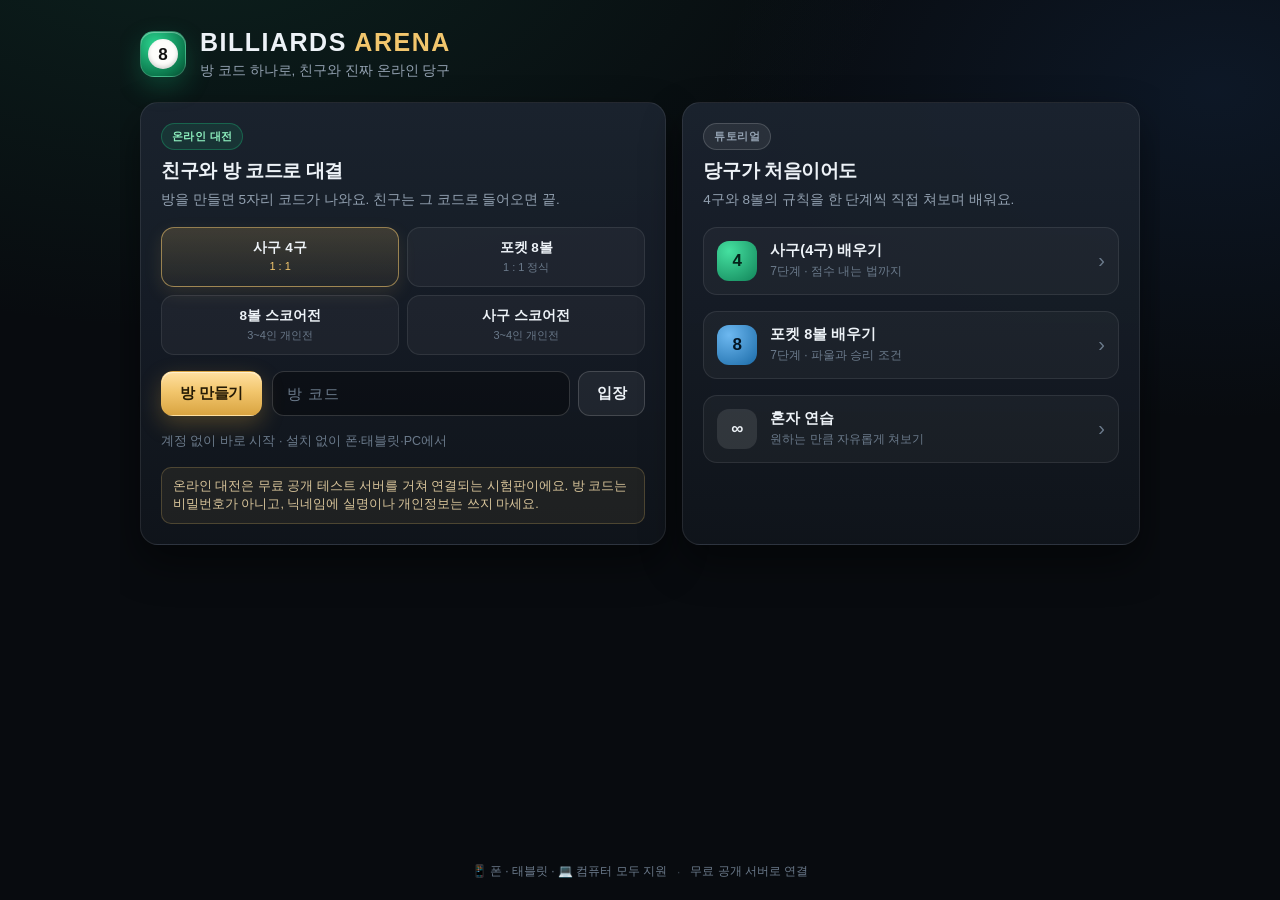
==== commit 64310eba: "사구 3~4인 스코어전(앱 변형 규칙) 추가 (v6)" ====
--- a/billiards-arena-standalone.html
+++ b/billiards-arena-standalone.html
@@ -167,7 +167,8 @@
 }
 .pill.live { color: #8ef0bf; background: rgba(26, 158, 108, 0.16); border-color: rgba(26, 158, 108, 0.45); }
 
-.mode-picker { display: grid; grid-template-columns: repeat(3, 1fr); gap: 8px; }
+.mode-picker { display: grid; grid-template-columns: repeat(2, 1fr); gap: 8px; }
+.mode-picker.three-col { grid-template-columns: repeat(3, 1fr); }
 .mode-btn {
   border-radius: 13px;
   padding: 11px 8px;
@@ -589,6 +590,9 @@
             </button>
             <button class="mode-btn" data-mode="8ball" data-variant="ffa">
               <strong>8볼 스코어전</strong><span>3~4인 개인전</span>
+            </button>
+            <button class="mode-btn" data-mode="4ball" data-variant="ffa">
+              <strong>사구 스코어전</strong><span>3~4인 개인전</span>
             </button>
           </div>
           <div class="row">
@@ -663,6 +667,7 @@
           <button class="mode-btn" data-mode="4ball" data-variant="1v1"><strong>사구 4구</strong><span>1:1</span></button>
           <button class="mode-btn" data-mode="8ball" data-variant="1v1"><strong>포켓 8볼</strong><span>1:1</span></button>
           <button class="mode-btn" data-mode="8ball" data-variant="ffa"><strong>8볼 스코어전</strong><span>3~4인</span></button>
+          <button class="mode-btn" data-mode="4ball" data-variant="ffa"><strong>사구 스코어전</strong><span>3~4인</span></button>
         </div>
         <p class="rule-note" id="lobby-rule-note"></p>
       </div>
@@ -1214,8 +1219,11 @@
 <script>
 /* Billiards Arena — game rules
  * Two games:
- *   4ball  : Korean four-ball carom (사구). 1 vs 1 only — the real game has two
- *            cue balls, one per player, so a 3-4 player version cannot exist.
+ *   4ball  : Korean four-ball carom (사구). 1v1 uses the simplified house
+ *            rules shown in the app. 3-4 players share the two cue balls in a
+ *            clearly-labelled app-only score variant (state.ffa): seat 0/2
+ *            shoot the white cue, seat 1/3 the yellow one. It is NOT the
+ *            standard two-player carom game and must never be presented as one.
  *   8ball  : pocket billiards. 1v1 uses the standard solids/stripes + 8-ball
  *            rules (simplified: no called shots). 3-4 players use a separate
  *            individual score mode, clearly marked as this app's own variant.
@@ -1289,6 +1297,7 @@
         balls: setup4Ball(),
         phase: 'aim',
         turn: 0,
+        ffa: false,
         scores: { 0: 0, 1: 0 },
         shotNo: 0,
         message: '내 공으로 빨간 두 공을 모두 맞히면 1점! (쿠션을 먼저 맞히면 2점)',
@@ -1387,6 +1396,10 @@
       state.message = msg + ' 🏆 ' + target + '점 달성, 승리!';
     } else {
       if (!keepTurn) state.turn = (seat + 1) % playerCount;
+      if (state.ffa && !keepTurn) {
+        var nextCue = cueIdFor(state, state.turn);
+        msg += ' (다음 수구: ' + (nextCue === 'white' ? '흰 공' : '노란 공') + ')';
+      }
       state.message = msg;
     }
     state.details = {
@@ -1616,7 +1629,10 @@
   }
 
   function cueIdFor(state, seat) {
-    if (state.mode === '4ball') return seat === 0 ? 'white' : 'yellow';
+    if (state.mode === '4ball') {
+      if (state.ffa) return seat % 2 === 0 ? 'white' : 'yellow';
+      return seat === 0 ? 'white' : 'yellow';
+    }
     return 'cue';
   }
 
@@ -2385,7 +2401,7 @@
         phase: r.game.phase, turn: r.game.turn, scores: r.game.scores,
         groups: r.game.groups, shotNo: r.game.shotNo, message: r.game.message,
         winner: r.game.winner, ballsInHand: r.game.ballsInHand,
-        details: r.game.details, target: r.game.target
+        details: r.game.details, target: r.game.target, ffa: !!r.game.ffa
       } : null
     };
   };
@@ -2424,7 +2440,8 @@
     r.started = true;
     r.game = BA.rules.newGameState(r.mode);
     r.variant = r.players.length > 2 ? 'ffa' : r.variant;
-    r.maxPlayers = r.mode === '4ball' ? 2 : (r.maxPlayers || 4);
+    r.maxPlayers = r.players.length > 2 ? 4 : (r.mode === '4ball' ? 2 : (r.maxPlayers || 2));
+    if (r.mode === '4ball') r.game.ffa = r.players.length > 2;
     r.game.turn = 0;
     r.game.target = r.mode === '4ball' ? 7 : (r.players.length > 2 ? 9 : 0);
     r.players.forEach(function (p) { p.ready = true; });
@@ -2437,6 +2454,7 @@
     if (!this.isHost || !this.room) return;
     var r = this.room;
     r.game = BA.rules.newGameState(r.mode);
+    if (r.mode === '4ball') r.game.ffa = r.players.length > 2;
     r.game.turn = 0;
     r.game.target = r.mode === '4ball' ? 7 : (r.players.length > 2 ? 9 : 0);
     r.seq++;
@@ -2592,7 +2610,9 @@
     var rotH = rot ? contentW : contentH;
     this.cam = {
       scale: scale,
-      ox: (w - rotW * scale) / 2,
+      // for the rotated case the canvas rotate(π/2) maps (px,py) → (-py,px),
+      // so ox keeps the strip [ox - Hc·s, ox] centered horizontally
+      ox: rot ? (w + rotW * scale) / 2 : (w - rotW * scale) / 2,
       oy: (h - rotH * scale) / 2,
       rot: rot,
       rail: rail
@@ -2604,20 +2624,22 @@
     var c = this.cam;
     var px = c.rail + x, py = c.rail + y;
     if (c.rot) {
-      var nx = py, ny = px;
-      return { x: c.ox + nx * c.scale, y: c.oy + ny * c.scale };
+      // 90° canvas rotation: screen = (ox - py·s, oy + px·s)
+      return { x: c.ox - py * c.scale, y: c.oy + px * c.scale };
     }
     return { x: c.ox + px * c.scale, y: c.oy + py * c.scale };
   };
 
   Renderer.prototype.toWorld = function (sx, sy) {
     var c = this.cam;
-    var px = (sx - c.ox) / c.scale;
-    var py = (sy - c.oy) / c.scale;
-    var x, y;
-    if (c.rot) { x = py - c.rail; y = px - c.rail; }
-    else { x = px - c.rail; y = py - c.rail; }
-    return { x: x, y: y };
+    if (c.rot) {
+      var px = (sy - c.oy) / c.scale;
+      var py = (c.ox - sx) / c.scale;
+      return { x: px - c.rail, y: py - c.rail };
+    }
+    var px2 = (sx - c.ox) / c.scale;
+    var py2 = (sy - c.oy) / c.scale;
+    return { x: px2 - c.rail, y: py2 - c.rail };
   };
 
   Renderer.prototype.begin = function (table) {
@@ -3511,7 +3533,7 @@
       var sub = '';
       if (g && room.room.mode === '8ball' && groups && groups[p.seat]) sub = groups[p.seat] === 'solid' ? '솔리드' : '스트라이프';
       else if (g && room.room.mode === '8ball' && room.room.variant === '1v1' && !groups[0] && !groups[1]) sub = '그룹 미정';
-      else if (room.room.mode === '4ball') sub = p.seat === 0 ? '흰 공' : '노란 공';
+      else if (room.room.mode === '4ball') sub = (p.seat % 2 === 0) ? '흰 공' : '노란 공';
       html += '<div class="player-chip' + (active ? ' active' : '') + (!p.connected ? ' offline' : '') + '">' +
         '<span class="pc-dot" style="background:' + seatColor(p.seat) + '"></span>' +
         '<span class="pc-name">' + esc(p.name) + (isMe ? ' (나)' : '') + '</span>' +
@@ -3563,6 +3585,7 @@
   }
 
   function ruleNote(mode, variant) {
+    if (mode === '4ball' && variant === 'ffa') return '★ 이 앱의 별도 변형 (정식 사구 아님) ★ 수구 2개를 나눠 쓰는 3~4인 개인전: 빨간 두 공 맞히기 1점·쿠션 먼저 2점, 7점 승리.';
     if (mode === '4ball') return '사구는 2인 전용 경기예요. 두 빨간 공을 모두 맞히면 1점(쿠션 먼저 2점), 7점 승리.';
     if (variant === '1v1') return '1:1 정식 룰에 가까운 8볼 — 솔리드/스트라이프 그룹을 정하고 마지막에 8번 공.';
     return '★ 이 앱의 별도 점수전 변형 (정식 규칙 아님) ★ 3~4명이 각자 개인전으로, 공 1개=1점·8번=3점, 9점 승리.';
@@ -3571,7 +3594,16 @@
   /* --------------------------------------------------------- rules sheet */
   function rulesHtml(mode, variant) {
     var h = '';
-    if (mode === '4ball') {
+    if (mode === '4ball' && variant === 'ffa') {
+      h += '<h3>사구 스코어전 3~4인 — 이 앱의 변형</h3>' +
+        '<p class="note">정식 사구는 수구 2개를 쓰는 2인 게임이라 3~4인 규칙이 존재하지 않아요. 아래는 이 앱만의 개인전 규칙입니다.</p><ul>' +
+        '<li>수구 2개를 나눠 씁니다: 1·3번 참가자는 <b>흰 공</b>, 2·4번 참가자는 <b>노란 공</b></li>' +
+        '<li>내 차례마다 화면에서 노란 테두리로 표시되는 <b>내 수구</b>를 치세요 (스코어바에도 이번 차례의 수구가 표시됨)</li>' +
+        '<li>내 수구로 빨간 공 2개를 모두 맞히면 <b>1점</b> · 쿠션을 먼저 맞히고 나서 두 개 모두 맞히면 <b>2점</b></li>' +
+        '<li>성공 시 한 번 더 · 실패 시 다음 사람</li>' +
+        '<li>다른 사람의 수구나 상대 수구를 맞혀도 반칙 아님 (1:1 사구의 단순화 규칙과 같음)</li>' +
+        '<li><b>7점</b> 먼저 달성한 사람 승리</li></ul>';
+    } else if (mode === '4ball') {
       h += '<h3>사구(4구) — 2인 전용</h3><ul>' +
         '<li>내 공(흰/노란)으로 빨간 공 2개를 한 번에 모두 맞히면 <b>1점</b></li>' +
         '<li>쿠션을 먼저 맞히고 나서 두 개 모두 맞히면 <b>2점</b></li>' +
@@ -3600,7 +3632,7 @@
     var r = App.room && App.room.room;
     var mode = r ? r.mode : App.mode;
     var variant = r ? (r.variant || '1v1') : App.variant;
-    $('rules-title').textContent = mode === '4ball' ? '사구 규칙' : (variant === '1v1' ? '8볼 1:1 규칙' : '8볼 스코어전 규칙');
+    $('rules-title').textContent = mode === '4ball' ? (variant === 'ffa' ? '사구 스코어전 규칙' : '사구 규칙') : (variant === '1v1' ? '8볼 1:1 규칙' : '8볼 스코어전 규칙');
     $('rules-body').innerHTML = rulesHtml(mode, variant);
     $('rules-overlay').hidden = false;
   }
@@ -3767,11 +3799,12 @@
     var g = r.game;
     var p = r.players[g.turn];
     var mine = p && p.id === room.me.id;
+    var cueName = (g.mode === '4ball' && g.ffa) ? ((g.turn % 2 === 0) ? '흰 공' : '노란 공') : null;
     el.style.display = '';
     el.className = 'turn-banner' + (mine ? ' mine' : '');
     if (g.ballsInHand) el.textContent = mine ? '큐볼을 테이블에 놓으세요 (원하는 곳을 누르기)' : p.name + '님이 큐볼을 놓는 중';
-    else if (mine) el.textContent = '내 차례 — 조준해서 치세요';
-    else el.textContent = p ? (p.name + '님 차례') : '';
+    else if (mine) el.textContent = cueName ? ('내 차례 — ' + cueName + ' 수구로 조준하세요') : '내 차례 — 조준해서 치세요';
+    else el.textContent = p ? (p.name + '님 차례' + (cueName ? ' (' + cueName + ')' : '')) : '';
   }
 
   function syncViewFromRoom() {
@@ -4102,7 +4135,7 @@
       (function (btn) {
         btn.addEventListener('click', function () {
           if (!App.room || !App.room.isHost) return;
-          App.room.setConfig({ mode: btn.dataset.mode, variant: btn.dataset.variant || '1v1', maxPlayers: (btn.dataset.mode === '4ball' ? 2 : (btn.dataset.variant === 'ffa' ? 4 : 2)) });
+          App.room.setConfig({ mode: btn.dataset.mode, variant: btn.dataset.variant || '1v1', maxPlayers: (btn.dataset.variant === 'ffa' ? 4 : 2) });
         });
       })(lmp.children[m]);
     }
@@ -4264,7 +4297,7 @@
     var room = new BA.net.Room({
       mode: App.mode,
       variant: App.variant,
-      maxPlayers: App.mode === '4ball' ? 2 : (App.variant === 'ffa' ? 4 : 2),
+      maxPlayers: App.variant === 'ffa' ? 4 : 2,
       name: name,
       handlers: {
         status: function (s) {
@@ -4372,15 +4405,16 @@
       if (g) {
         var table = P.TABLES[g.table];
         var myTurn = App.room.room.game.turn === App.room.mySeat();
+        var mySeat = App.room.mySeat();
         var scene = {
           table: table,
           balls: App.view,
-          cueId: R.cueIdFor(g, App.room.mySeat()),
+          cueId: R.cueIdFor(g, myTurn ? mySeat : g.turn),
           aim: (App.aim && App.aim.power > 0.005 && !App.animating) ? { angle: App.aim.angle, power: App.aim.power } : null,
           showGuide: App.guide && myTurn,
           showCue: App.guide && myTurn,
           guideColor: myTurn ? 'rgba(255,214,102,0.8)' : null,
-          highlightCue: myTurn,
+          highlightCue: true,
           placeMode: (g.ballsInHand && myTurn && App.placePreview) ? App.placePreview : null
         };
         App.renderer.drawScene(scene);
